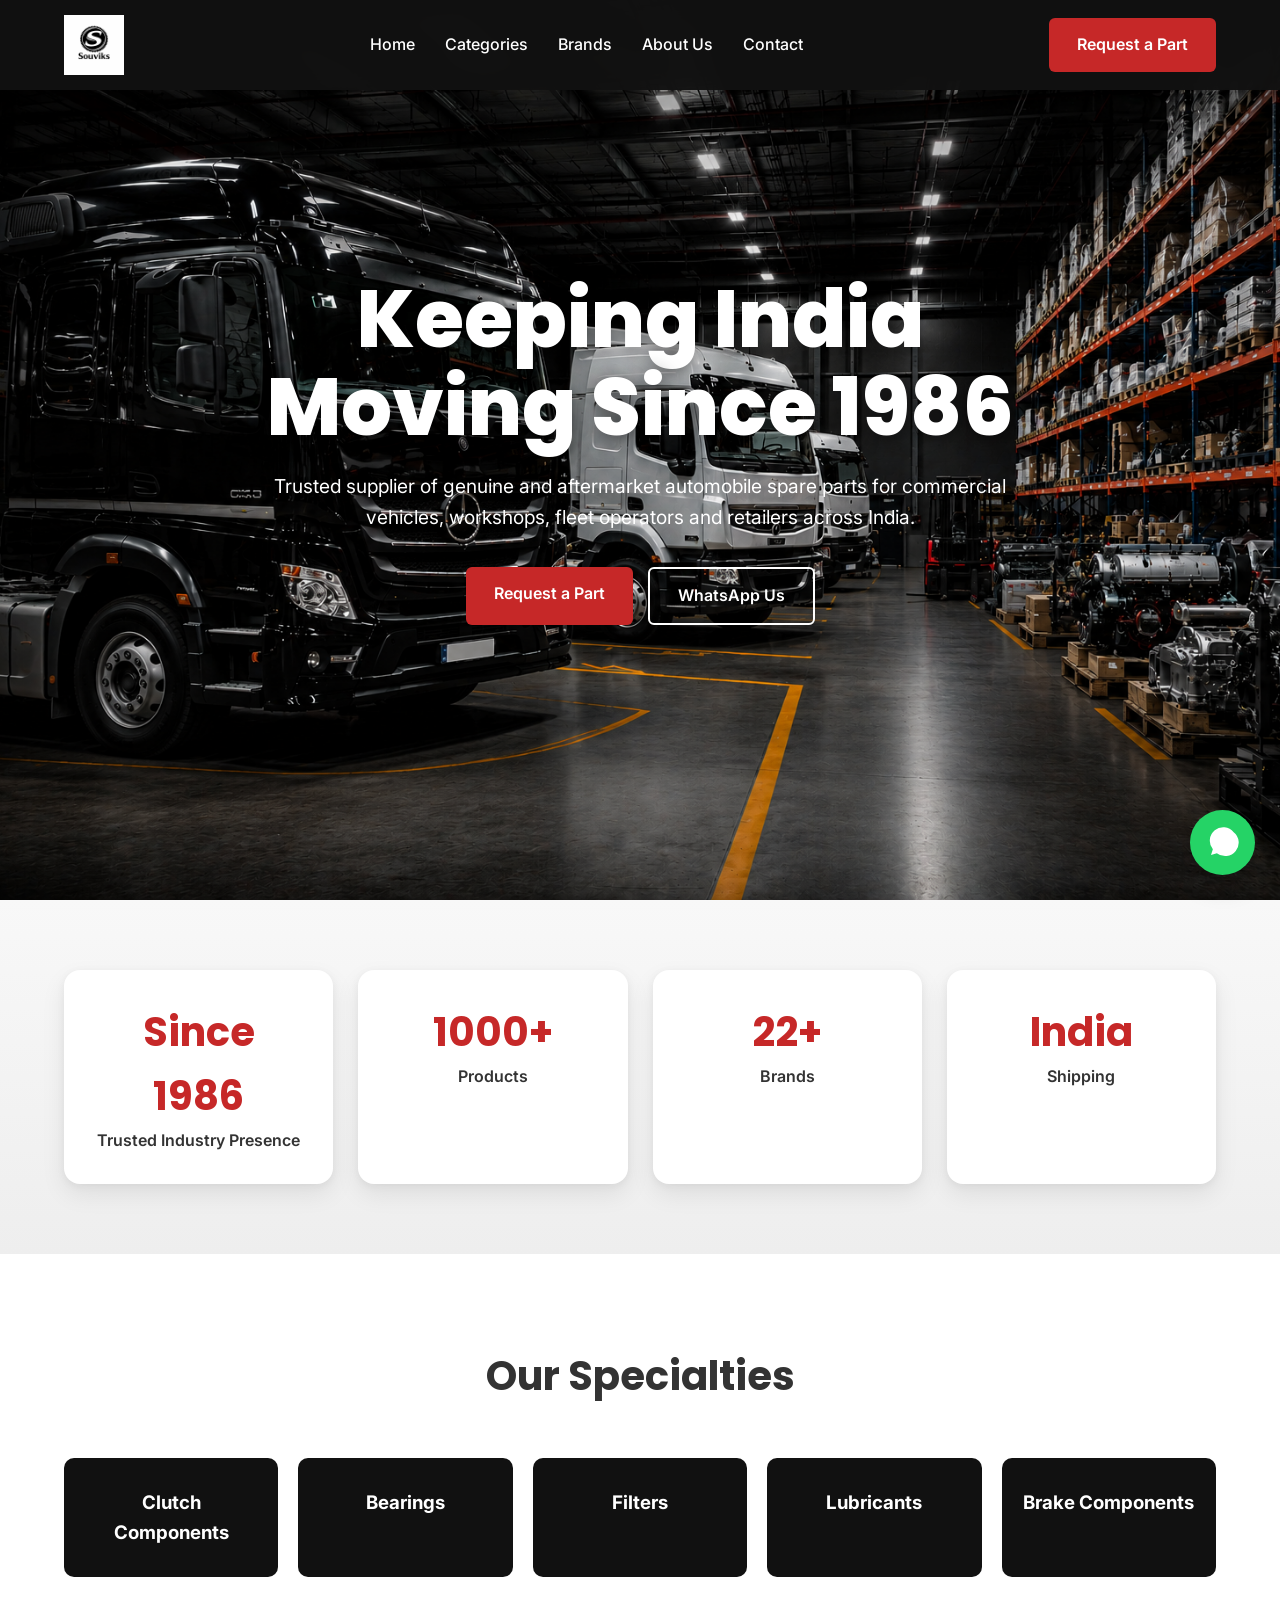
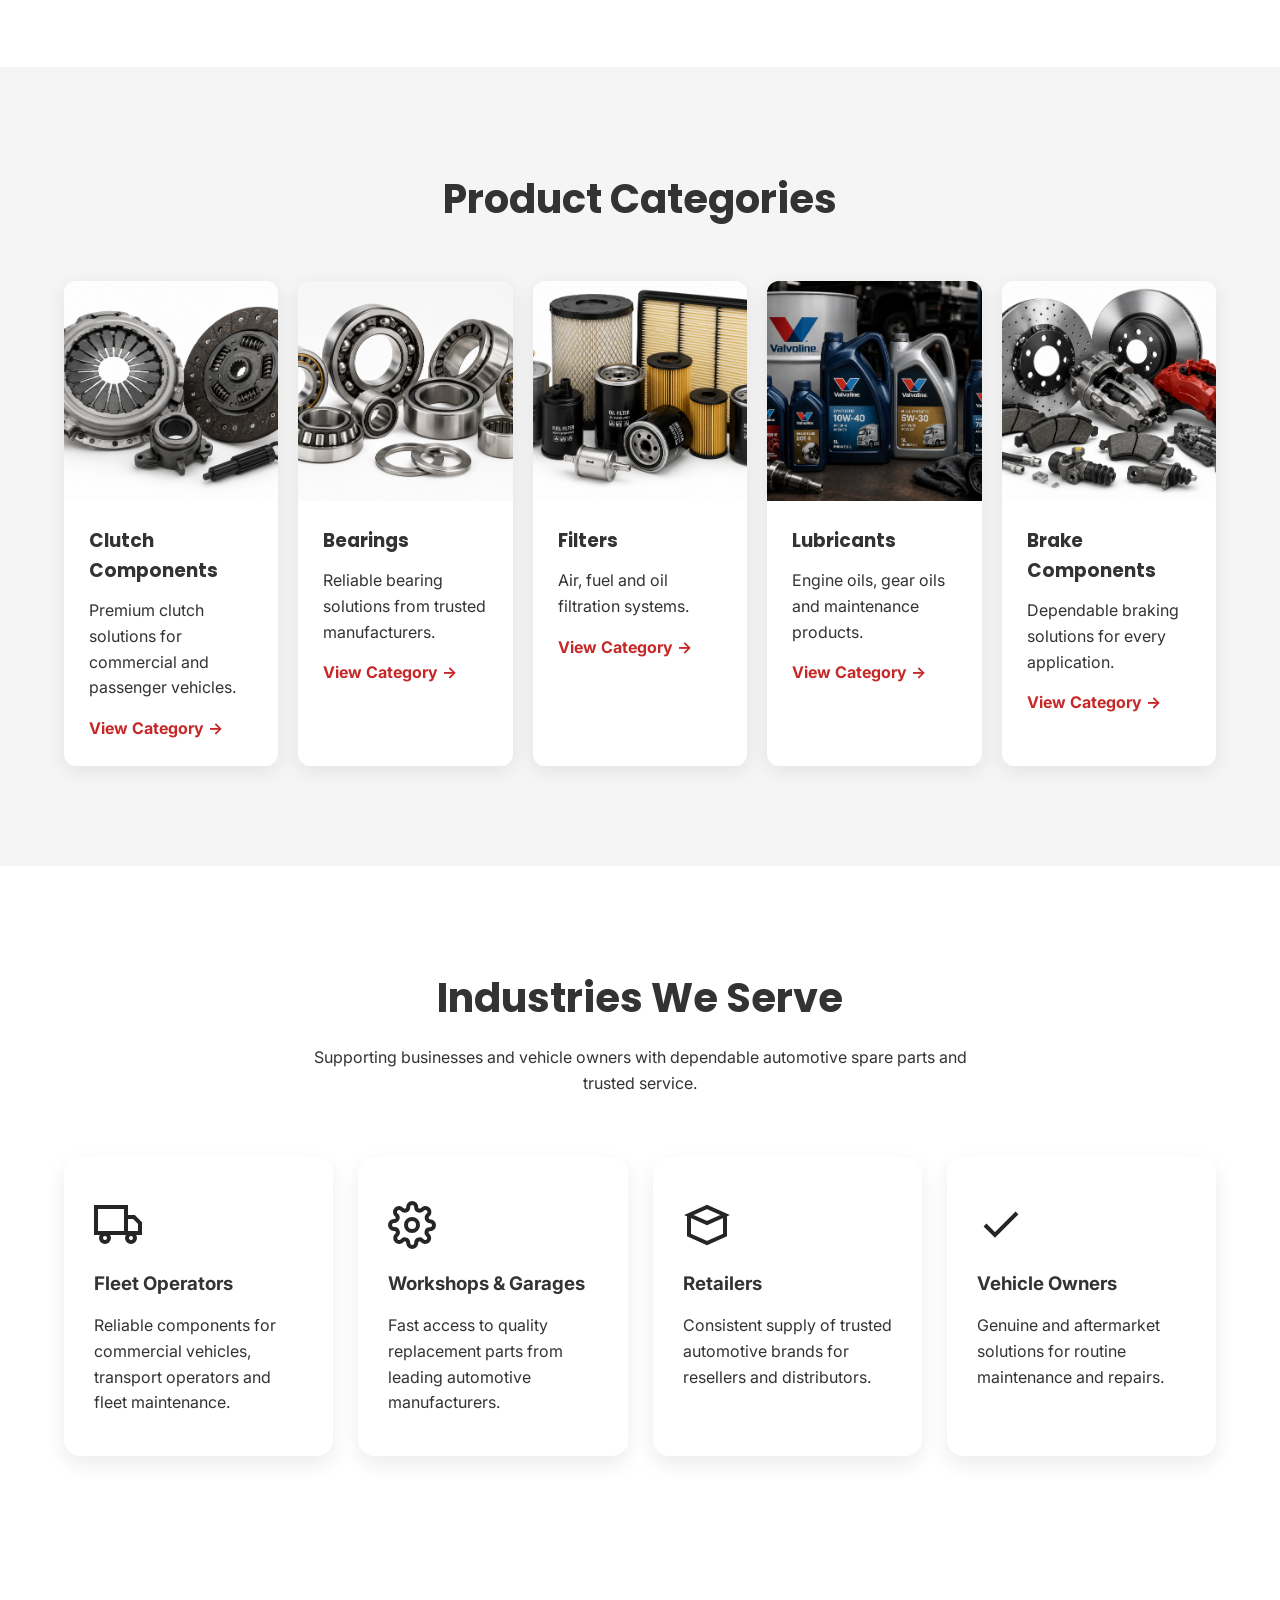
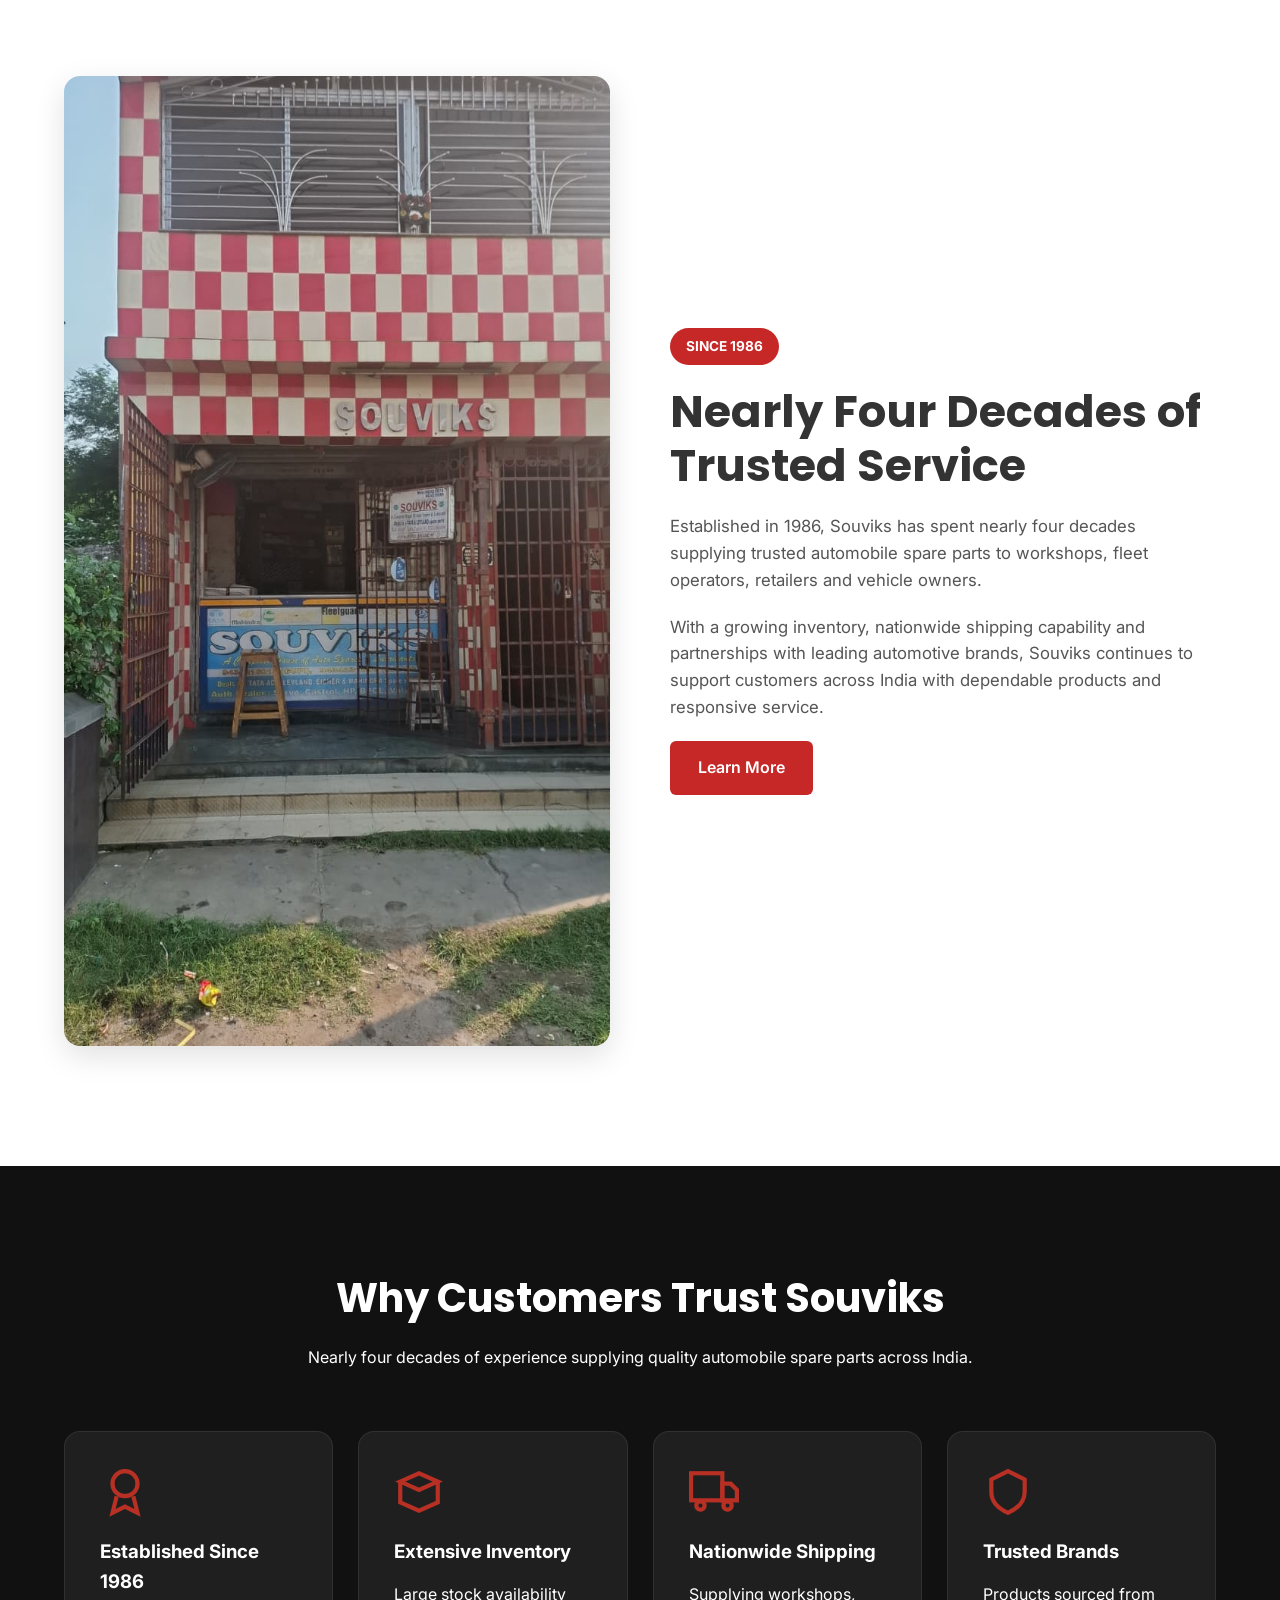
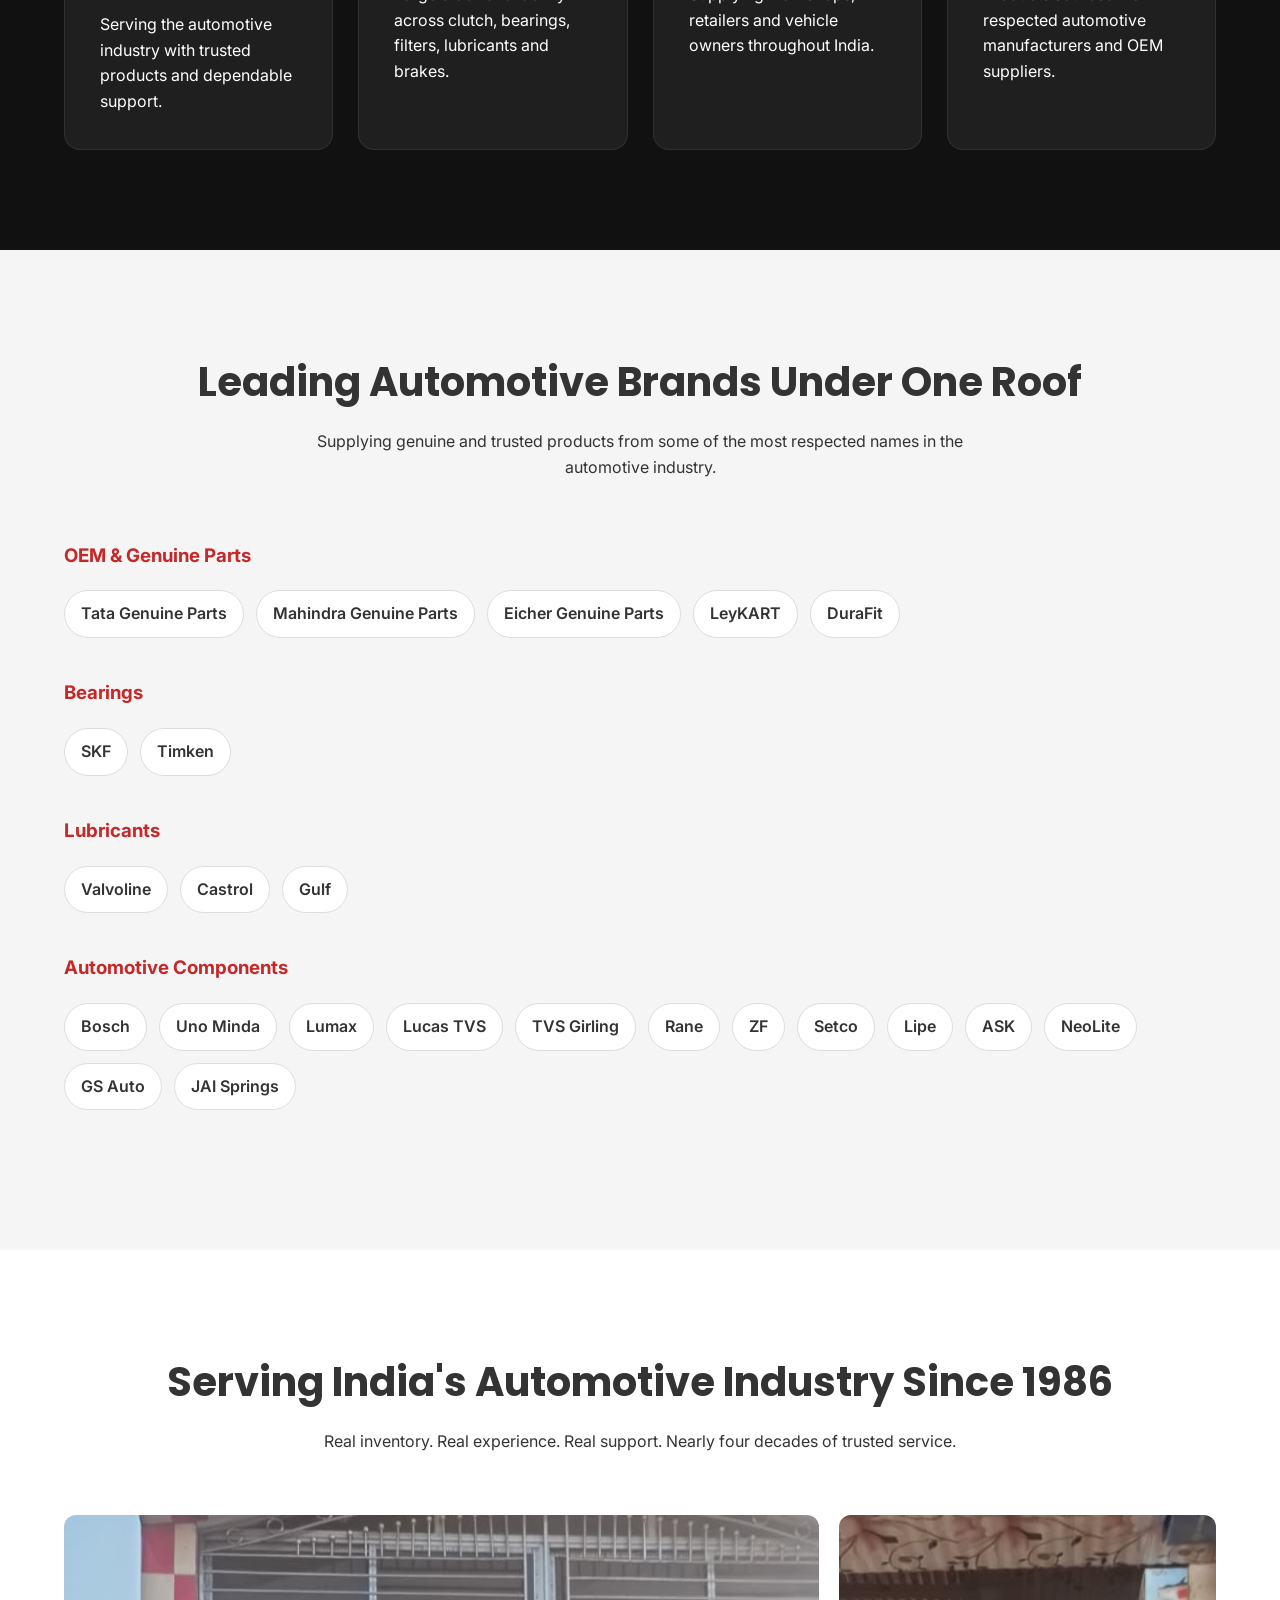
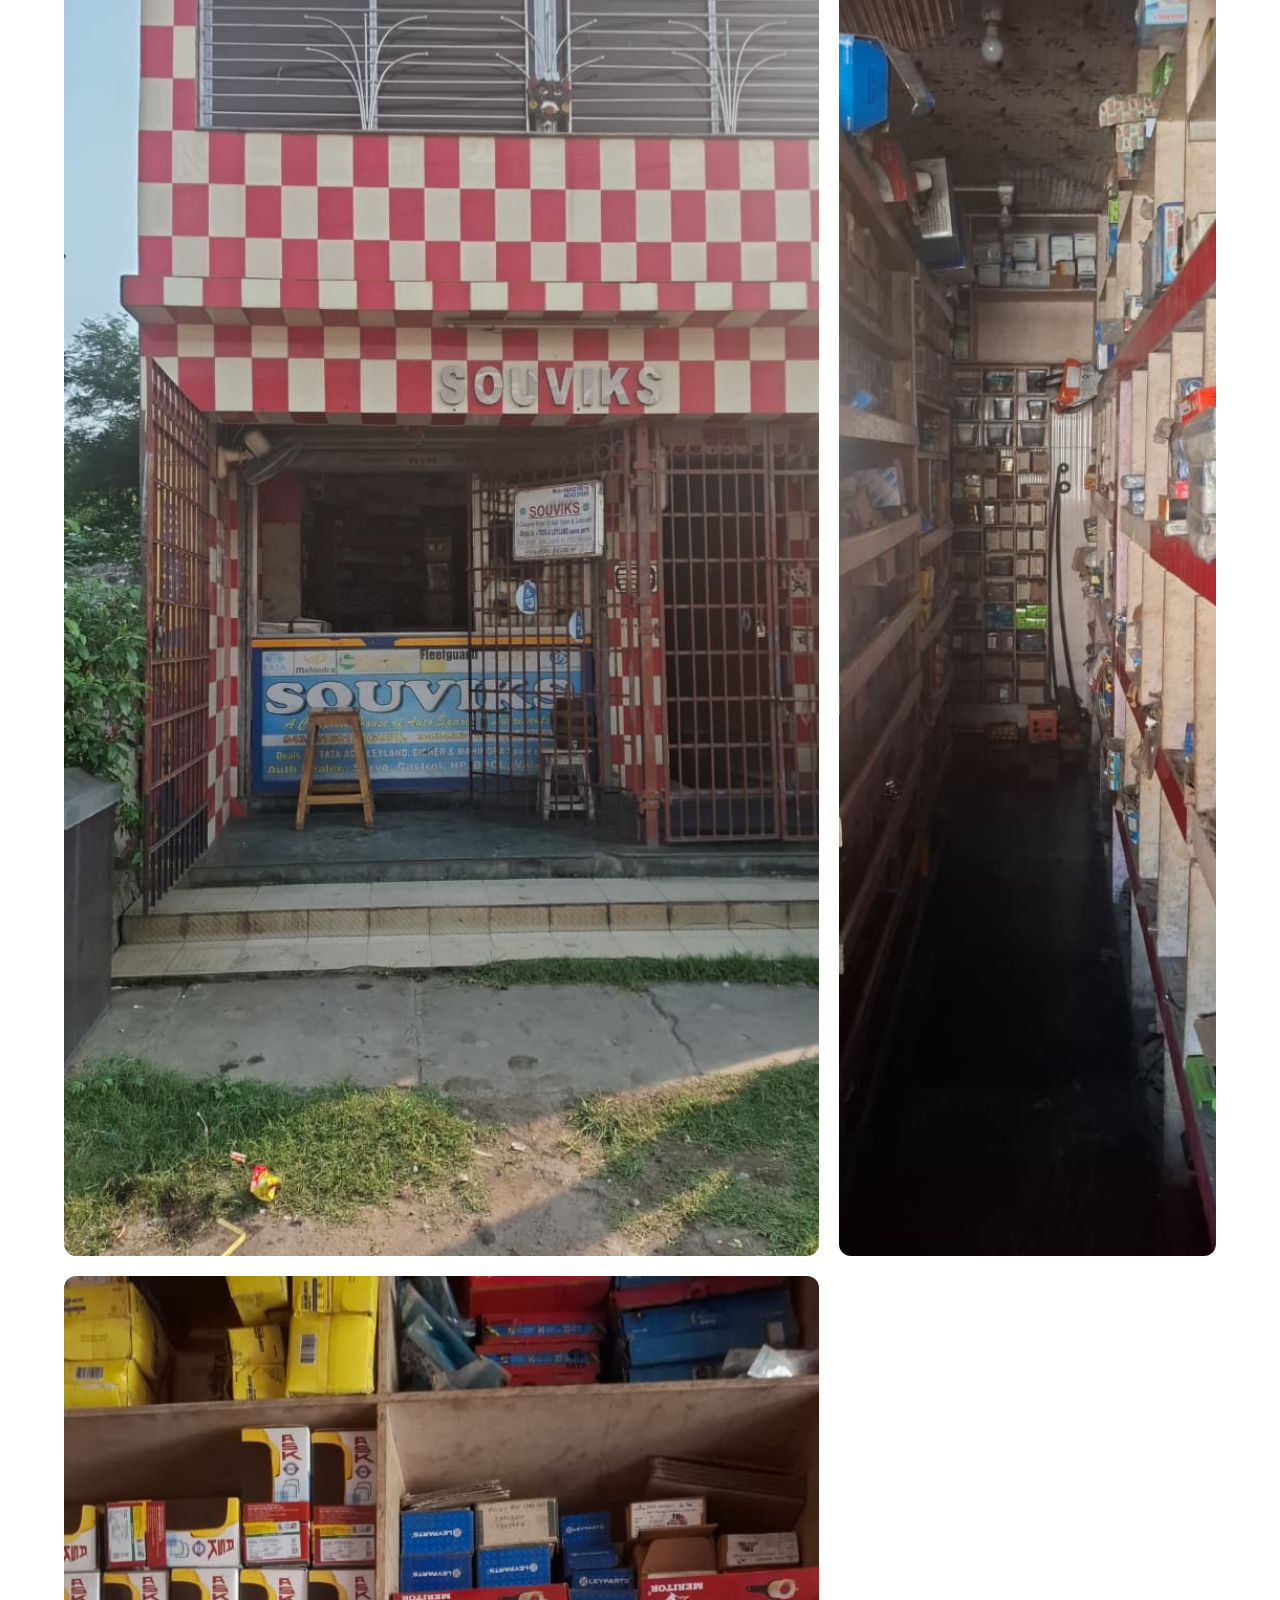
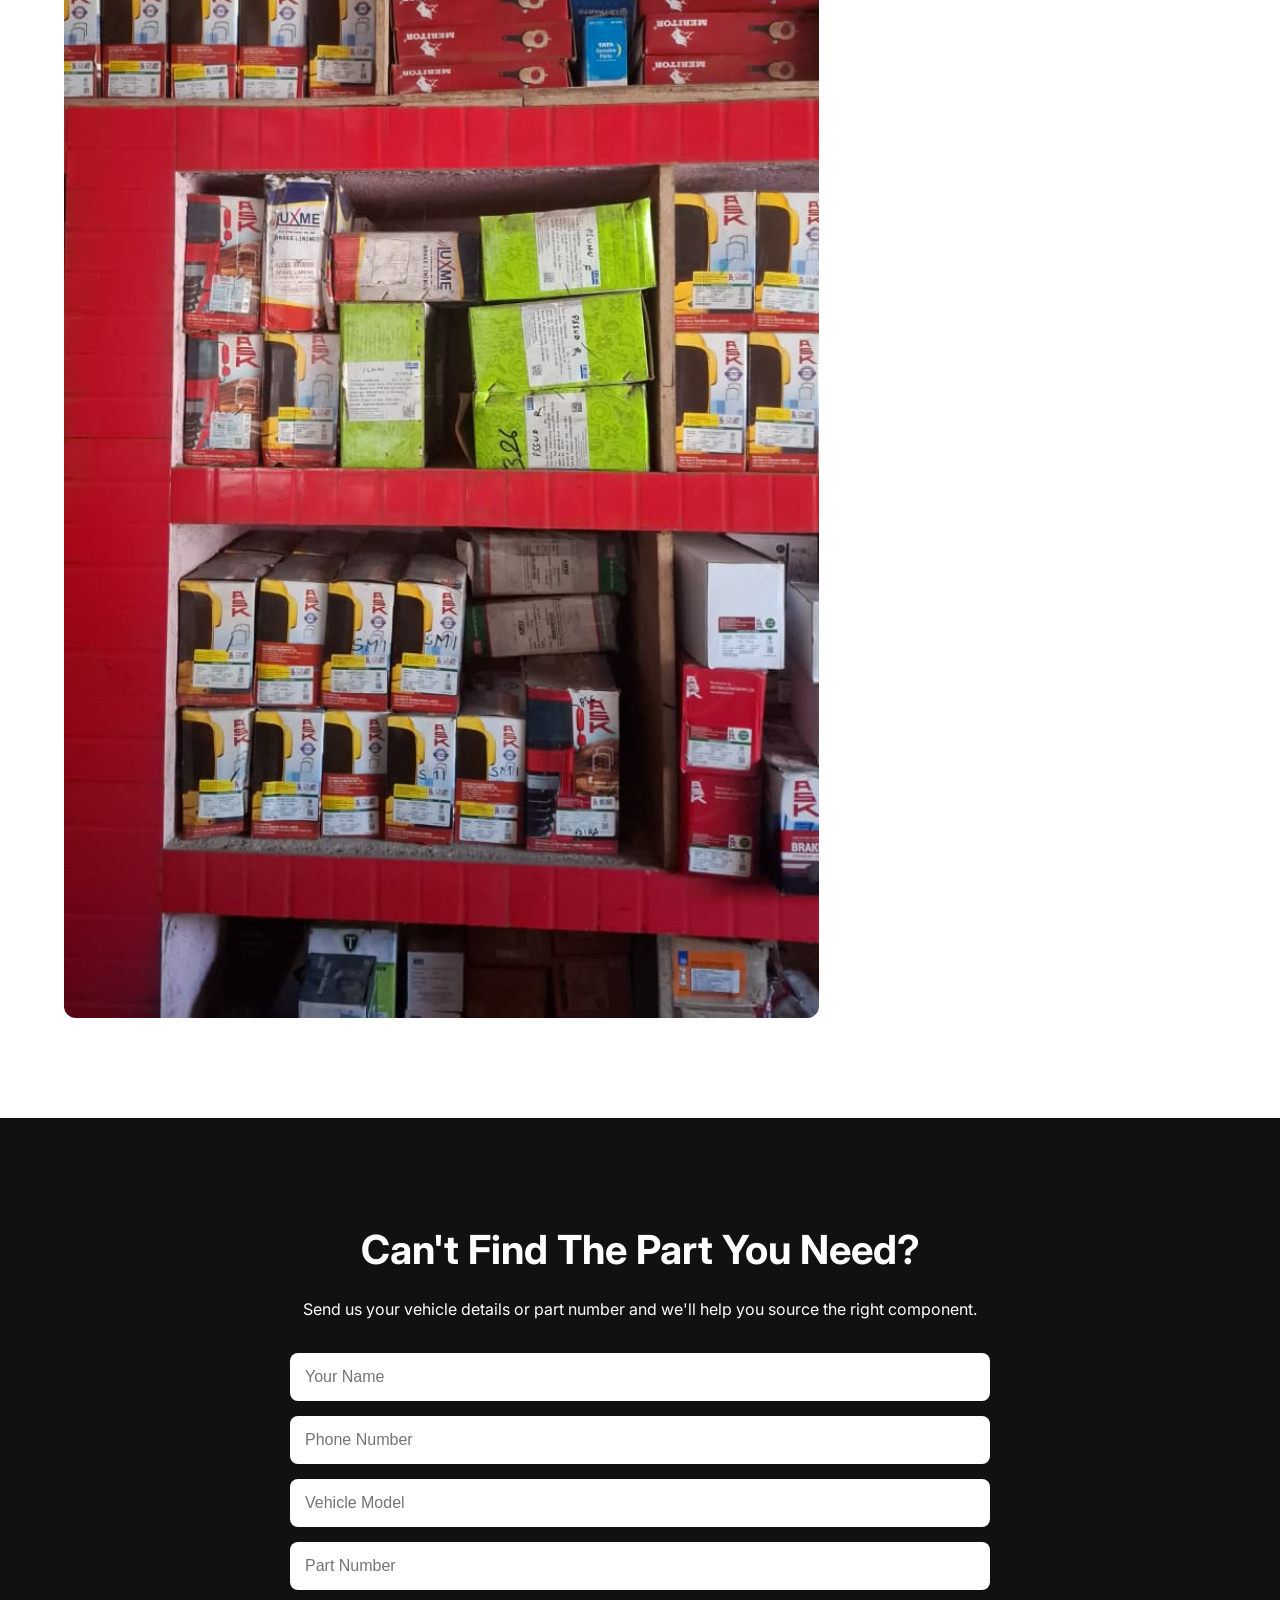
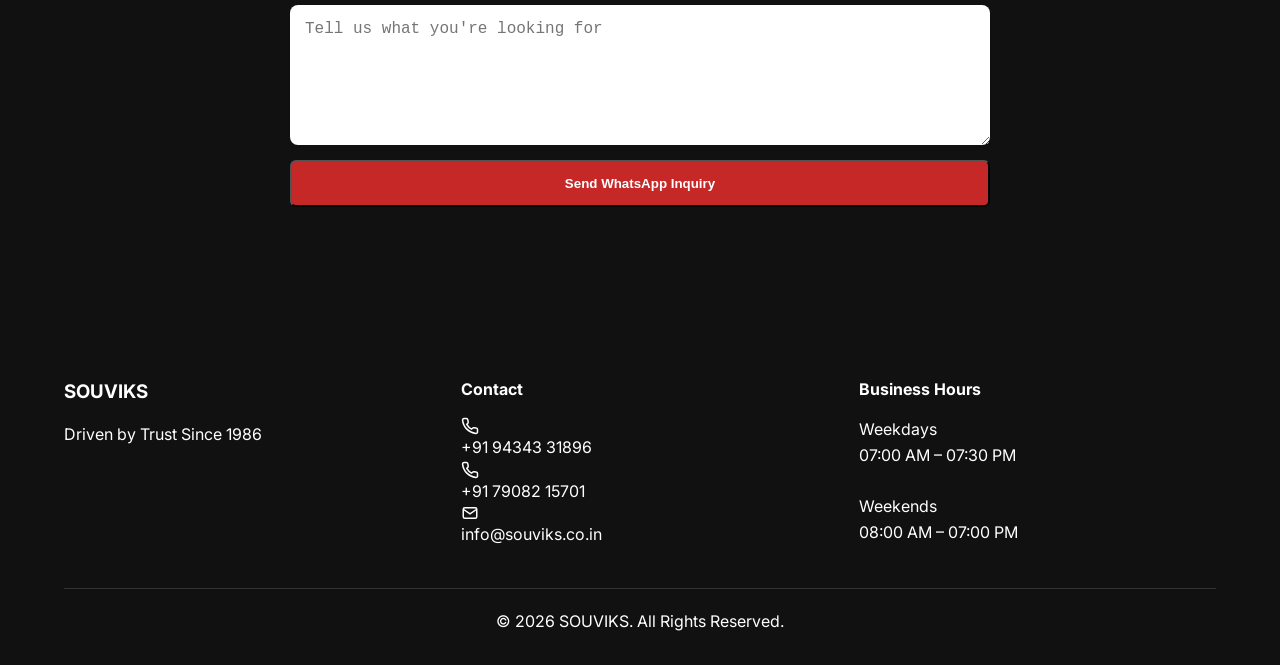
==== index.html @ f091e2f6 "changed hero" ====
<!DOCTYPE html>
<html lang="en">
<head>
    <meta charset="UTF-8">
    <meta name="viewport" content="width=device-width, initial-scale=1.0">
<link rel="icon" type="image/x-icon" href="/favicon.ico">

<link rel="icon" type="image/png" sizes="32x32" href="/favicon-32x32.png">

<link rel="icon" type="image/png" sizes="16x16" href="/favicon-16x16.png">

<link rel="apple-touch-icon" sizes="180x180" href="/apple-touch-icon.png">

<link rel="manifest" href="/site.webmanifest">
    
    <title>SOUVIKS | Trusted Automobile Spare Parts Since 1986</title>

    <meta name="description" content="Trusted automobile spare parts supplier since 1986. Clutch components, bearings, filters, lubricants and brake systems. Nationwide shipping across India.">

    <link rel="stylesheet" href="css/style.css">

    <link href="https://fonts.googleapis.com/css2?family=Inter:wght@300;400;500;600&family=Poppins:wght@400;600;700;800&display=swap" rel="stylesheet">
</head>

<body>

<header class="navbar">
    <div class="container nav-wrapper">

        <a href="index.html" class="logo">
            <img src="assets/logo/souviks-logo.png" alt="Souviks Logo">
        </a>

        <nav>
            <ul class="nav-links">
                <li><a href="index.html">Home</a></li>
                <li><a href="#categories">Categories</a></li>
                <li><a href="brands.html">Brands</a></li>
                <li><a href="about.html">About Us</a></li>
                <li><a href="contact.html">Contact</a></li>
            </ul>
        </nav>

        <a href="request-part.html" class="btn btn-primary">
            Request a Part
        </a>

    </div>
</header>

<section class="hero">

    <div class="hero-overlay"></div>

    <img
        src="assets/images/hero-truck.png"
        alt="Automobile Spare Parts"
        class="hero-bg">

    <div class="hero-content">

        <h1>
Keeping India Moving Since 1986
</h1>

  <p>
Trusted supplier of genuine and aftermarket
automobile spare parts for commercial vehicles,
workshops, fleet operators and retailers across India.
</p>

        <div class="hero-buttons">

            <a href="request-part.html" class="btn btn-primary">
                Request a Part
            </a>

            <a
                href="https://wa.me/917908215701"
                target="_blank"
                class="btn btn-secondary">
                WhatsApp Us
            </a>

        </div>

    </div>

</section>

<section class="trust-metrics">

    <div class="container metrics-grid">

        <div class="metric">
           <h2>Since 1986</h2>
<p>Trusted Industry Presence</p>
        </div>

        <div class="metric">
            <h2>1000+</h2>
            <p>Products</p>
        </div>

        <div class="metric">
            <h2>22+</h2>
            <p>Brands</p>
        </div>

        <div class="metric">
            <h2>India</h2>
            <p>Shipping</p>
        </div>

    </div>

</section>

<section class="specialties">

    <div class="container">

        <h2>Our Specialties</h2>

        <div class="specialties-grid">

            <div class="specialty-card">
                <h3>Clutch Components</h3>
            </div>

            <div class="specialty-card">
                <h3>Bearings</h3>
            </div>

            <div class="specialty-card">
                <h3>Filters</h3>
            </div>

            <div class="specialty-card">
                <h3>Lubricants</h3>
            </div>

            <div class="specialty-card">
                <h3>Brake Components</h3>
            </div>

        </div>

    </div>

</section>

<section id="categories" class="categories">

    <div class="container">

        <h2>Product Categories</h2>

        <div class="category-grid">

            <div class="category-card">

                <img src="assets/images/clutch-components.png" alt="Clutch Components">

                <div class="category-content">
                    <h3>Clutch Components</h3>
                    <p>Premium clutch solutions for commercial and passenger vehicles.</p>
                    <a href="#">View Category →</a>
                </div>

            </div>

            <div class="category-card">

                <img src="assets/images/bearings.png" alt="Bearings">

                <div class="category-content">
                    <h3>Bearings</h3>
                    <p>Reliable bearing solutions from trusted manufacturers.</p>
                    <a href="#">View Category →</a>
                </div>

            </div>

            <div class="category-card">

                <img src="assets/images/filters.png" alt="Filters">

                <div class="category-content">
                    <h3>Filters</h3>
                    <p>Air, fuel and oil filtration systems.</p>
                    <a href="#">View Category →</a>
                </div>

            </div>

            <div class="category-card">

                <img src="assets/images/lubricants.png" alt="Lubricants">

                <div class="category-content">
                    <h3>Lubricants</h3>
                    <p>Engine oils, gear oils and maintenance products.</p>
                    <a href="#">View Category →</a>
                </div>

            </div>

            <div class="category-card">

                <img src="assets/images/brake-components.png" alt="Brake Components">

                <div class="category-content">
                    <h3>Brake Components</h3>
                    <p>Dependable braking solutions for every application.</p>
                    <a href="#">View Category →</a>
                </div>

            </div>

        </div>

    </div>

</section>
<section class="industries">

    <div class="container">

        <div class="section-heading">
            <h2>Industries We Serve</h2>
            <p>
                Supporting businesses and vehicle owners with dependable
                automotive spare parts and trusted service.
            </p>
        </div>

        <div class="industries-grid">

            <div class="industry-card">
                <img
    src="assets/icons/truck.svg"
    alt=""
    class="industry-icon">
                <h3>Fleet Operators</h3>
                <p>
                    Reliable components for commercial vehicles,
                    transport operators and fleet maintenance.
                </p>
            </div>

            <div class="industry-card">
               <img
    src="assets/icons/gear.svg"
    alt=""
    class="industry-icon">
                <h3>Workshops & Garages</h3>
                <p>
                    Fast access to quality replacement parts from
                    leading automotive manufacturers.
                </p>
            </div>

            <div class="industry-card">
              <img
    src="assets/icons/inventory.svg"
    alt=""
    class="industry-icon">
                <h3>Retailers</h3>
                <p>
                    Consistent supply of trusted automotive brands
                    for resellers and distributors.
                </p>
            </div>

            <div class="industry-card">
              <img
    src="assets/icons/check.svg"
    alt=""
    class="industry-icon">
                <h3>Vehicle Owners</h3>
                <p>
                    Genuine and aftermarket solutions for routine
                    maintenance and repairs.
                </p>
            </div>

        </div>

    </div>

</section>
    <section class="about-highlight">

    <div class="container">

        <div class="about-highlight-grid">

            <div class="about-highlight-image">

                <img
                    src="assets/images/storefront.jpeg"
                    alt="Souviks Storefront">

            </div>

            <div class="about-highlight-content">

                <span class="section-tag">
                    SINCE 1986
                </span>

                <h2>
                    Nearly Four Decades of Trusted Service
                </h2>

                <p>
                    Established in 1986, Souviks has spent nearly
                    four decades supplying trusted automobile spare
                    parts to workshops, fleet operators, retailers
                    and vehicle owners.
                </p>

                <p>
                    With a growing inventory, nationwide shipping
                    capability and partnerships with leading
                    automotive brands, Souviks continues to support
                    customers across India with dependable products
                    and responsive service.
                </p>

                <a href="about.html" class="btn btn-primary">
                    Learn More
                </a>

            </div>

        </div>

    </div>

</section>
    <section class="why-souviks">

    <div class="container">

        <div class="section-heading light">

            <h2>Why Customers Trust Souviks</h2>

            <p>
                Nearly four decades of experience supplying quality
                automobile spare parts across India.
            </p>

        </div>

        <div class="why-grid">

           <div class="why-card">

    <img
        src="assets/icons/award.svg"
        alt="Experience"
        class="why-icon">

    <h3>Established Since 1986</h3>

    <p>
        Serving the automotive industry with trusted
        products and dependable support.
    </p>

</div>

            <div class="why-card">
                  <img
        src="assets/icons/inventory.svg"
        alt="Inventory"
        class="why-icon">
                <h3>Extensive Inventory</h3>
                <p>
                    Large stock availability across clutch,
                    bearings, filters, lubricants and brakes.
                </p>
            </div>

            <div class="why-card">
                   <img
        src="assets/icons/truck.svg"
        alt="Shipping"
        class="why-icon">
                <h3>Nationwide Shipping</h3>
                <p>
                    Supplying workshops, retailers and vehicle
                    owners throughout India.
                </p>
            </div>

            <div class="why-card">
                  <img
        src="assets/icons/shield.svg"
        alt="trust"
        class="why-icon">
                <h3>Trusted Brands</h3>
                <p>
                    Products sourced from respected automotive
                    manufacturers and OEM suppliers.
                </p>
            </div>

        </div>

    </div>

</section>

    <section class="brands-stock">

    <div class="container">

        <div class="section-heading">

            <h2>Leading Automotive Brands Under One Roof</h2>

            <p>
                Supplying genuine and trusted products from some
                of the most respected names in the automotive industry.
            </p>

        </div>

        <div class="brand-groups">

            <div class="brand-group">

                <h3>OEM & Genuine Parts</h3>

                <div class="brand-tags">
                    <span>Tata Genuine Parts</span>
                    <span>Mahindra Genuine Parts</span>
                    <span>Eicher Genuine Parts</span>
                    <span>LeyKART</span>
                    <span>DuraFit</span>
                </div>

            </div>

            <div class="brand-group">

                <h3>Bearings</h3>

                <div class="brand-tags">
                    <span>SKF</span>
                    <span>Timken</span>
                </div>

            </div>

            <div class="brand-group">

                <h3>Lubricants</h3>

                <div class="brand-tags">
                    <span>Valvoline</span>
                    <span>Castrol</span>
                    <span>Gulf</span>
                </div>

            </div>

            <div class="brand-group">

                <h3>Automotive Components</h3>

                <div class="brand-tags">
                    <span>Bosch</span>
                    <span>Uno Minda</span>
                    <span>Lumax</span>
                    <span>Lucas TVS</span>
                    <span>TVS Girling</span>
                    <span>Rane</span>
                    <span>ZF</span>
                    <span>Setco</span>
                    <span>Lipe</span>
                    <span>ASK</span>
                    <span>NeoLite</span>
                    <span>GS Auto</span>
                    <span>JAI Springs</span>
                </div>

            </div>

        </div>

    </div>

</section>
<section class="gallery">

    <div class="container">

        <div class="section-heading">

            <h2>Serving India's Automotive Industry Since 1986</h2>

            <p>
                Real inventory. Real experience. Real support.
                Nearly four decades of trusted service.
            </p>

        </div>

        <div class="gallery-grid">

            <div class="gallery-large">
                <img src="assets/images/storefront.jpeg" alt="Souviks Storefront">
            </div>

            <div class="gallery-small">
                <img src="assets/images/inventory-1.jpeg" alt="Souviks Inventory">
            </div>

            <div class="gallery-small">
                <img src="assets/images/inventory-2.jpeg" alt="Souviks Inventory">
            </div>

        </div>

    </div>

</section>

    <section class="request-part-section">

    <div class="container">

        <div class="request-wrapper">

            <h2>Can't Find The Part You Need?</h2>

            <p>
                Send us your vehicle details or part number and
                we'll help you source the right component.
            </p>

            <form id="whatsappForm">

                <input type="text"
                       id="name"
                       placeholder="Your Name"
                       required>

                <input type="text"
                       id="phone"
                       placeholder="Phone Number"
                       required>

                <input type="text"
                       id="vehicle"
                       placeholder="Vehicle Model">

                <input type="text"
                       id="partnumber"
                       placeholder="Part Number">

                <textarea
                       id="message"
                       placeholder="Tell us what you're looking for"></textarea>

                <button type="submit"
                        class="btn btn-primary">
                    Send WhatsApp Inquiry
                </button>

            </form>

        </div>

    </div>

</section>

    <footer class="footer">

    <div class="container">

        <div class="footer-grid">

            <div>

                <h3>SOUVIKS</h3>

                <p>
                    Driven by Trust Since 1986
                </p>

            </div>

            <div>

                <h4>Contact</h4>

                <p>
    <img src="assets/icons/phone.svg"
         class="footer-icon"
         alt="">
    +91 94343 31896
</p>
               <p>
    <img src="assets/icons/phone.svg"
         class="footer-icon"
         alt="">
    +91 79082 15701
</p>
               <p>
    <img src="assets/icons/mail.svg"
         class="footer-icon"
         alt="">
    info@souviks.co.in
</p>

            </div>

            <div>

                <h4>Business Hours</h4>

                <p>Weekdays</p>
                <p>07:00 AM – 07:30 PM</p>

                <br>

                <p>Weekends</p>
                <p>08:00 AM – 07:00 PM</p>

            </div>

        </div>

        <div class="copyright">

            © 2026 SOUVIKS. All Rights Reserved.

        </div>

    </div>

</footer>
    
 <a href="https://wa.me/917908215701"
   target="_blank"
   class="floating-whatsapp">

    <img
        src="assets/icons/whatsapp.svg"
        alt="WhatsApp">

</a>

<script src="js/main.js"></script>
</body>
</html>
---- css/style.css ----
/* =========================
   GLOBAL
========================= */

*{
    margin:0;
    padding:0;
    box-sizing:border-box;
}

html{
    scroll-behavior:smooth;
}

body{
    font-family:'Inter',sans-serif;
    color:#333;
    background:#fff;
    line-height:1.6;
}

.container{
    width:90%;
    max-width:1200px;
    margin:auto;
}

img{
    max-width:100%;
    display:block;
}

a{
    text-decoration:none;
}

/* =========================
   BUTTONS
========================= */

.btn{
    display:inline-block;
    padding:14px 28px;
    border-radius:6px;
    font-weight:600;
    transition:0.3s ease;
}

.btn-primary{
    background:#c62828;
    color:#fff;
}

.btn-primary:hover{
    background:#a81f1f;
}

.btn-secondary{
    border:2px solid #fff;
    color:#fff;
}

.btn-secondary:hover{
    background:#fff;
    color:#111;
}

/* =========================
   NAVBAR
========================= */

.navbar{
    position:fixed;
    width:100%;
    top:0;
    left:0;
    z-index:999;
    background:rgba(17,17,17,0.95);
    backdrop-filter:blur(10px);
}

.nav-wrapper{
    display:flex;
    align-items:center;
    justify-content:space-between;
    padding:15px 0;
}

.logo img{
    height:60px;
}

.nav-links{
    list-style:none;
    display:flex;
    gap:30px;
}

.nav-links a{
    color:#fff;
    font-weight:500;
}

.nav-links a:hover{
    color:#c62828;
}

/* =========================
   HERO
========================= */

.hero{
    position:relative;
    min-height:100vh;
    display:flex;
    align-items:center;
    justify-content:center;
    overflow:hidden;
}

.hero-bg{
    position:absolute;
    width:100%;
    height:100%;
    object-fit:cover;
}

.hero-overlay{
    position:absolute;
    inset:0;
    background:rgba(0,0,0,0.78);
}

.hero-content{
    position:relative;
    z-index:10;
    text-align:center;
    max-width:850px;
    color:#fff;
    padding:20px;
}

.hero-content h1{
    font-family:'Poppins',sans-serif;
    font-size:5rem;
    font-weight:800;
    text-shadow:0 4px 20px rgba(0,0,0,.6);
    line-height:1.1;
    margin-bottom:20px;
}

.hero-content p{
    font-size:1.2rem;
    max-width:1000px;
    margin-bottom:35px;
}

.hero-buttons{
    display:flex;
    justify-content:center;
    gap:15px;
    flex-wrap:wrap;
}

/* =========================
   TRUST METRICS
========================= */

.trust-metrics{

    background:
    linear-gradient(
        180deg,
        #f8f8f8 0%,
        #eeeeee 100%
    );

    padding:70px 0;
}

.metrics-grid{
    display:grid;
    grid-template-columns:repeat(4,1fr);
    gap:25px;
}

.metric{
    background:#fff;
    padding:30px;
    border-radius:16px;
    text-align:center;

    box-shadow:
        0 10px 25px rgba(0,0,0,.08),
        0 2px 8px rgba(0,0,0,.05);

    transition:.3s ease;
}

.metric h2{
    color:#c62828;
    font-size:2.5rem;
    font-family:'Poppins',sans-serif;
}

.metric:hover{
    transform:translateY(-8px);
    box-shadow:
        0 20px 40px rgba(0,0,0,.12),
        0 8px 16px rgba(0,0,0,.08);
}
.metric p{
    font-weight:600;
}

/* =========================
   SPECIALTIES
========================= */

.specialties{
    padding:90px 0;
}

.specialties h2{
    text-align:center;
    margin-bottom:50px;
    font-family:'Poppins',sans-serif;
    font-size:2.5rem;
}

.specialties-grid{
    display:grid;
    grid-template-columns:repeat(5,1fr);
    gap:20px;
}

.specialty-card{
    background:#111;
    color:#fff;
    text-align:center;
    padding:30px 20px;
    border-radius:10px;
    transition:0.3s ease;
}

.specialty-card:hover{
    background:#c62828;
    transform:translateY(-5px);
}

/* =========================
   CATEGORIES
========================= */

.categories{
    background:#f5f5f5;
    padding:100px 0;
}

.categories h2{
    text-align:center;
    margin-bottom:50px;
    font-family:'Poppins',sans-serif;
    font-size:2.5rem;
}


.category-grid{
    display:grid;
    grid-template-columns:repeat(5,1fr);
    gap:20px;
}

.category-card{
    background:#fff;
    border-radius:12px;
    overflow:hidden;
    box-shadow:0 5px 20px rgba(0,0,0,.08);
    transition:.3s ease;
    height:100%;
}

.category-card:hover{
    transform:translateY(-8px);
}

.category-card img{
    width:100%;
    height:220px;
    object-fit:cover;
}

.category-content{
    padding:25px;
}

.category-content h3{
    margin-bottom:12px;
    font-family:'Poppins',sans-serif;
}

.category-content p{
    margin-bottom:15px;
}

.category-content a{
    color:#c62828;
    font-weight:700;
}

/* =========================
   RESPONSIVE
========================= */

@media(max-width:992px){

    .metrics-grid{
        grid-template-columns:repeat(2,1fr);
    }

    .specialties-grid{
        grid-template-columns:repeat(2,1fr);
    }

    .hero-content h1{
        font-size:3rem;
    }
}

@media(max-width:768px){

    .nav-links{
        display:none;
    }

    .metrics-grid{
        grid-template-columns:1fr;
    }

    .specialties-grid{
        grid-template-columns:1fr;
    }

    .hero-content h1{
        font-size:2.3rem;
    }

    .hero-content p{
        font-size:1rem;
    }
}
/* =========================
   COMMON SECTION HEADING
========================= */

.section-heading{
    text-align:center;
    margin-bottom:60px;
}

.section-heading h2{
    font-family:'Poppins',sans-serif;
    font-size:2.5rem;
    margin-bottom:15px;
}

.section-heading p{
    max-width:700px;
    margin:auto;
}

.light{
    color:#fff;
}

/* =========================
   INDUSTRIES
========================= */

.industries{
    padding:100px 0;
}

.industries-grid{
    display:grid;
    grid-template-columns:repeat(auto-fit,minmax(250px,1fr));
    gap:25px;
}

.industry-card{
    background:#fff;
    padding:40px 30px;
    border-radius:16px;

    box-shadow:
        0 8px 20px rgba(0,0,0,.08);

    transition:.3s ease;

    border-top:4px solid transparent;
}
.industry-icon{

    width:48px;
    height:48px;

    margin-bottom:20px;

    opacity:.85;
}
.industry-card:hover{

    transform:translateY(-8px);

    border-top:4px solid #c62828;

    box-shadow:
        0 20px 40px rgba(0,0,0,.12);
}
.industry-card h3{
    margin-bottom:15px;
}

/* =========================
   ABOUT HIGHLIGHT
========================= */

.about-highlight{
    padding:120px 0;
    background:#ffffff;
}

.about-highlight-grid{
    display:grid;
    grid-template-columns:1fr 1fr;
    gap:60px;
    align-items:center;
}

.about-highlight-image img{
    width:100%;
    border-radius:16px;
    box-shadow:0 10px 30px rgba(0,0,0,.12);
}

.section-tag{
    display:inline-block;
    background:#c62828;
    color:#fff;
    padding:8px 16px;
    border-radius:30px;
    font-size:.85rem;
    font-weight:700;
    margin-bottom:20px;
}

.about-highlight-content h2{
    font-size:2.8rem;
    line-height:1.2;
    margin-bottom:20px;
    font-family:'Poppins',sans-serif;
}

.about-highlight-content p{
    margin-bottom:20px;
    font-size:1.05rem;
    color:#555;
}

@media(max-width:992px){

    .about-highlight-grid{
        grid-template-columns:1fr;
    }

    .about-highlight-content h2{
        font-size:2rem;
    }

}

/* =========================
   WHY SOUVIKS
========================= */

.why-souviks{
    background:#111;
    color:#fff;
    padding:100px 0;
}
.why-icon{

    width:50px;
    height:50px;

    margin-bottom:20px;

    filter:
        invert(21%)
        sepia(88%)
        saturate(2148%)
        hue-rotate(347deg)
        brightness(88%)
        contrast(90%);
}
.why-grid{
    display:grid;
    grid-template-columns:repeat(auto-fit,minmax(250px,1fr));
    gap:25px;
}

.why-card{
    background:#1f1f1f;

    padding:35px;

    border-radius:16px;

    border:1px solid rgba(255,255,255,.08);

    transition:.3s ease;
}
.why-card:hover{

    transform:translateY(-8px);

    background:#252525;

    border-color:#c62828;

    box-shadow:
        0 15px 35px rgba(0,0,0,.4);
}

.why-card h3{
    color:#fff;
    margin-bottom:15px;
}

/* =========================
   BRANDS
========================= */

.brands-stock{
    padding:100px 0;
    background:#f5f5f5;
}

.brand-group{
    margin-bottom:40px;
}

.brand-group h3{
    margin-bottom:20px;
    color:#c62828;
}

.brand-tags{
    display:flex;
    flex-wrap:wrap;
    gap:12px;
}

.brand-tags span{
    background:#fff;
    border:1px solid #ddd;
    padding:10px 16px;
    border-radius:30px;
    font-weight:600;
}
/* =========================
   GALLERY
========================= */

.gallery{
    padding:100px 0;
}

.gallery-grid{
    display:grid;
    grid-template-columns:2fr 1fr;
    gap:20px;
}

.gallery-large img,
.gallery-small img{
    width:100%;
    height:100%;
    object-fit:cover;
    border-radius:12px;
}

.gallery-small{
    display:grid;
    gap:20px;
}

/* =========================
   REQUEST PART
========================= */

.request-part-section{
    background:#111111;
    color:#fff;
    padding:100px 0;
}

.request-wrapper{
    max-width:700px;
    margin:auto;
    text-align:center;
}

.request-wrapper h2{
    font-size:2.5rem;
    margin-bottom:15px;
}

.request-wrapper p{
    margin-bottom:30px;
}

.request-wrapper form{
    display:grid;
    gap:15px;
}

.request-wrapper input,
.request-wrapper textarea{
    padding:15px;
    border:none;
    border-radius:8px;
    font-size:1rem;
}

.request-wrapper textarea{
    min-height:140px;
    resize:vertical;
}

/* =========================
   FOOTER
========================= */

.footer{
    background:#111;
    color:#fff;
    padding:70px 0 30px;
}
.footer-icon{

    width:18px;
    height:18px;

    margin-right:8px;

    vertical-align:middle;

    filter:invert(100%);
}
.footer-grid{
    display:grid;
    grid-template-columns:repeat(auto-fit,minmax(250px,1fr));
    gap:40px;
}

.footer h3,
.footer h4{
    margin-bottom:15px;
}

.copyright{
    margin-top:40px;
    padding-top:20px;
    border-top:1px solid #333;
    text-align:center;
}

/* =========================
   WHATSAPP
========================= */

.floating-whatsapp{

    position:fixed;

    right:25px;
    bottom:25px;

    width:65px;
    height:65px;

    display:flex;
    align-items:center;
    justify-content:center;

    background:#25D366;

    border-radius:50%;

    box-shadow:
        0 10px 25px rgba(0,0,0,.25);

    z-index:9999;
}

.floating-whatsapp img{

    width:32px;
    height:32px;

    filter:invert(100%);
}

/* =========================
   MOBILE
========================= */

@media(max-width:992px){

    .category-grid{
        display:flex;
        overflow-x:auto;
        gap:20px;
        padding-bottom:10px;
        scroll-snap-type:x mandatory;
    }

    .category-card{
        min-width:280px;
        scroll-snap-align:start;
    }

}
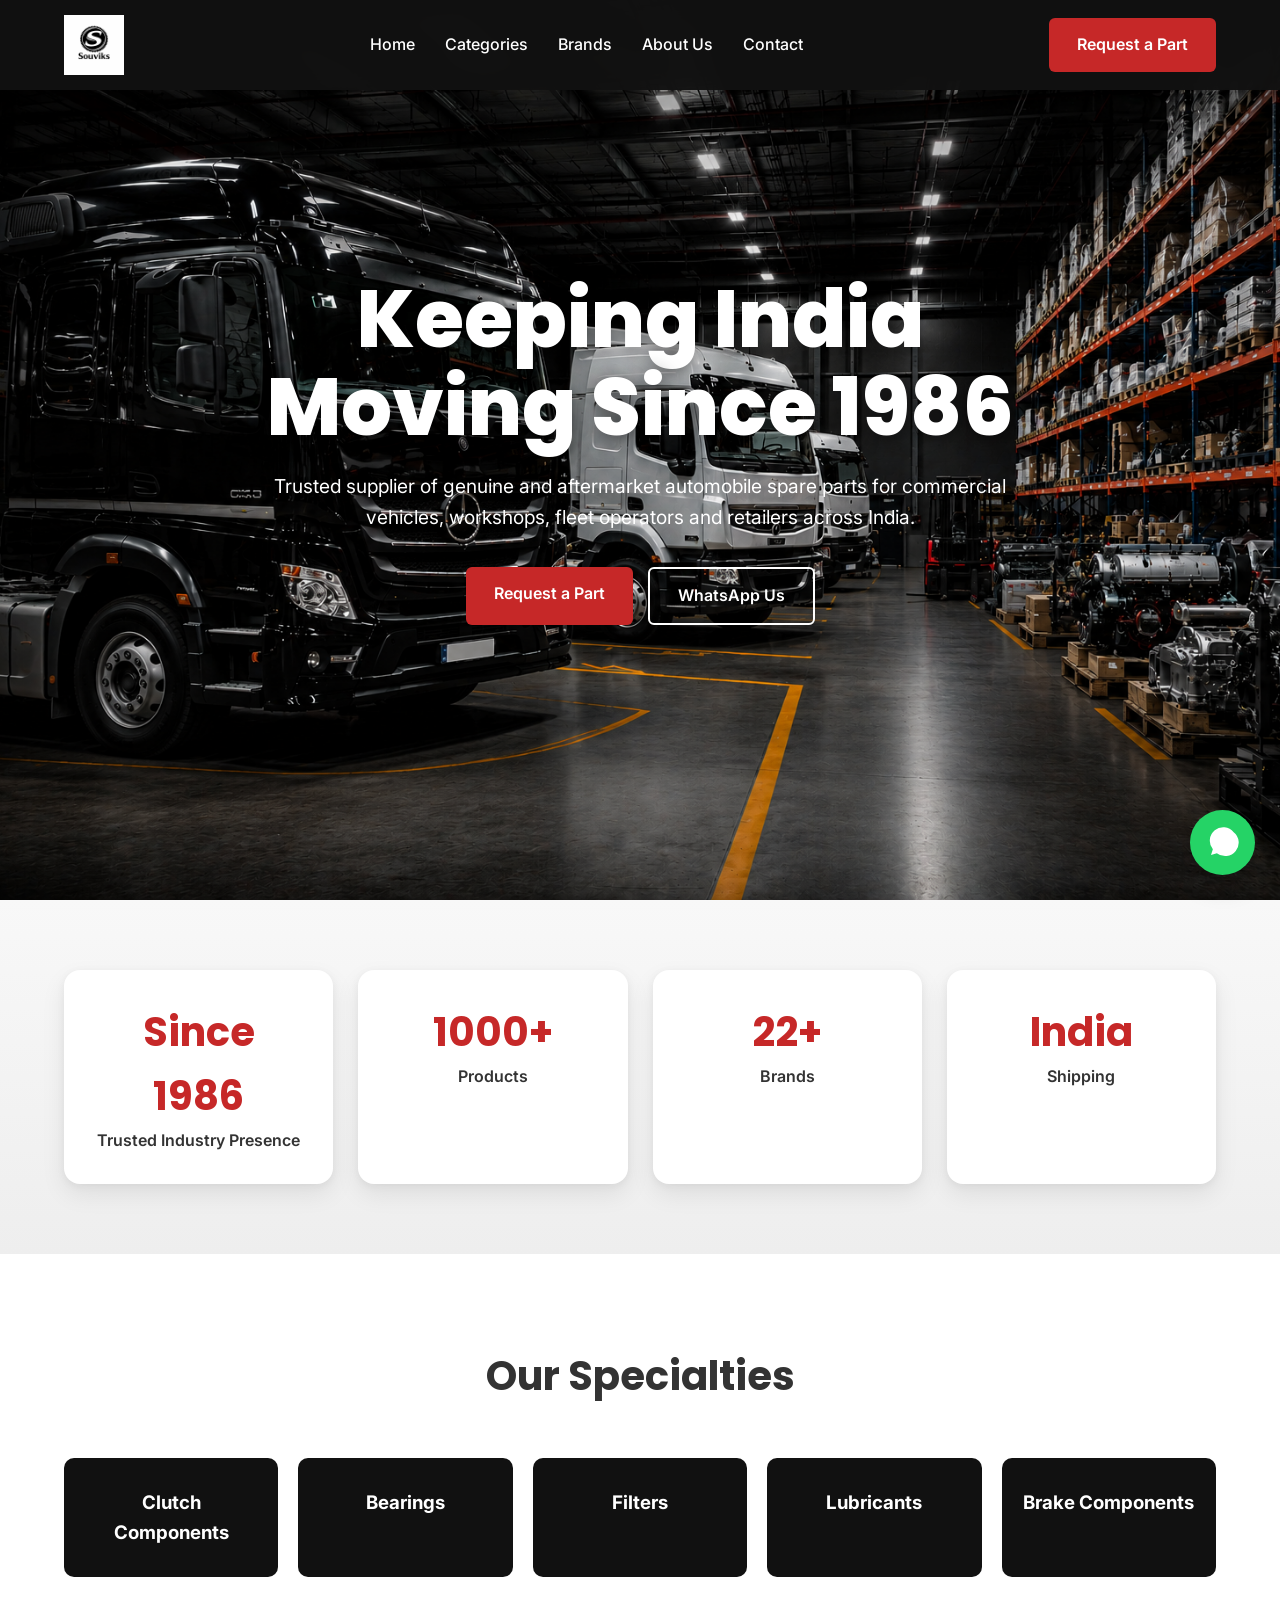
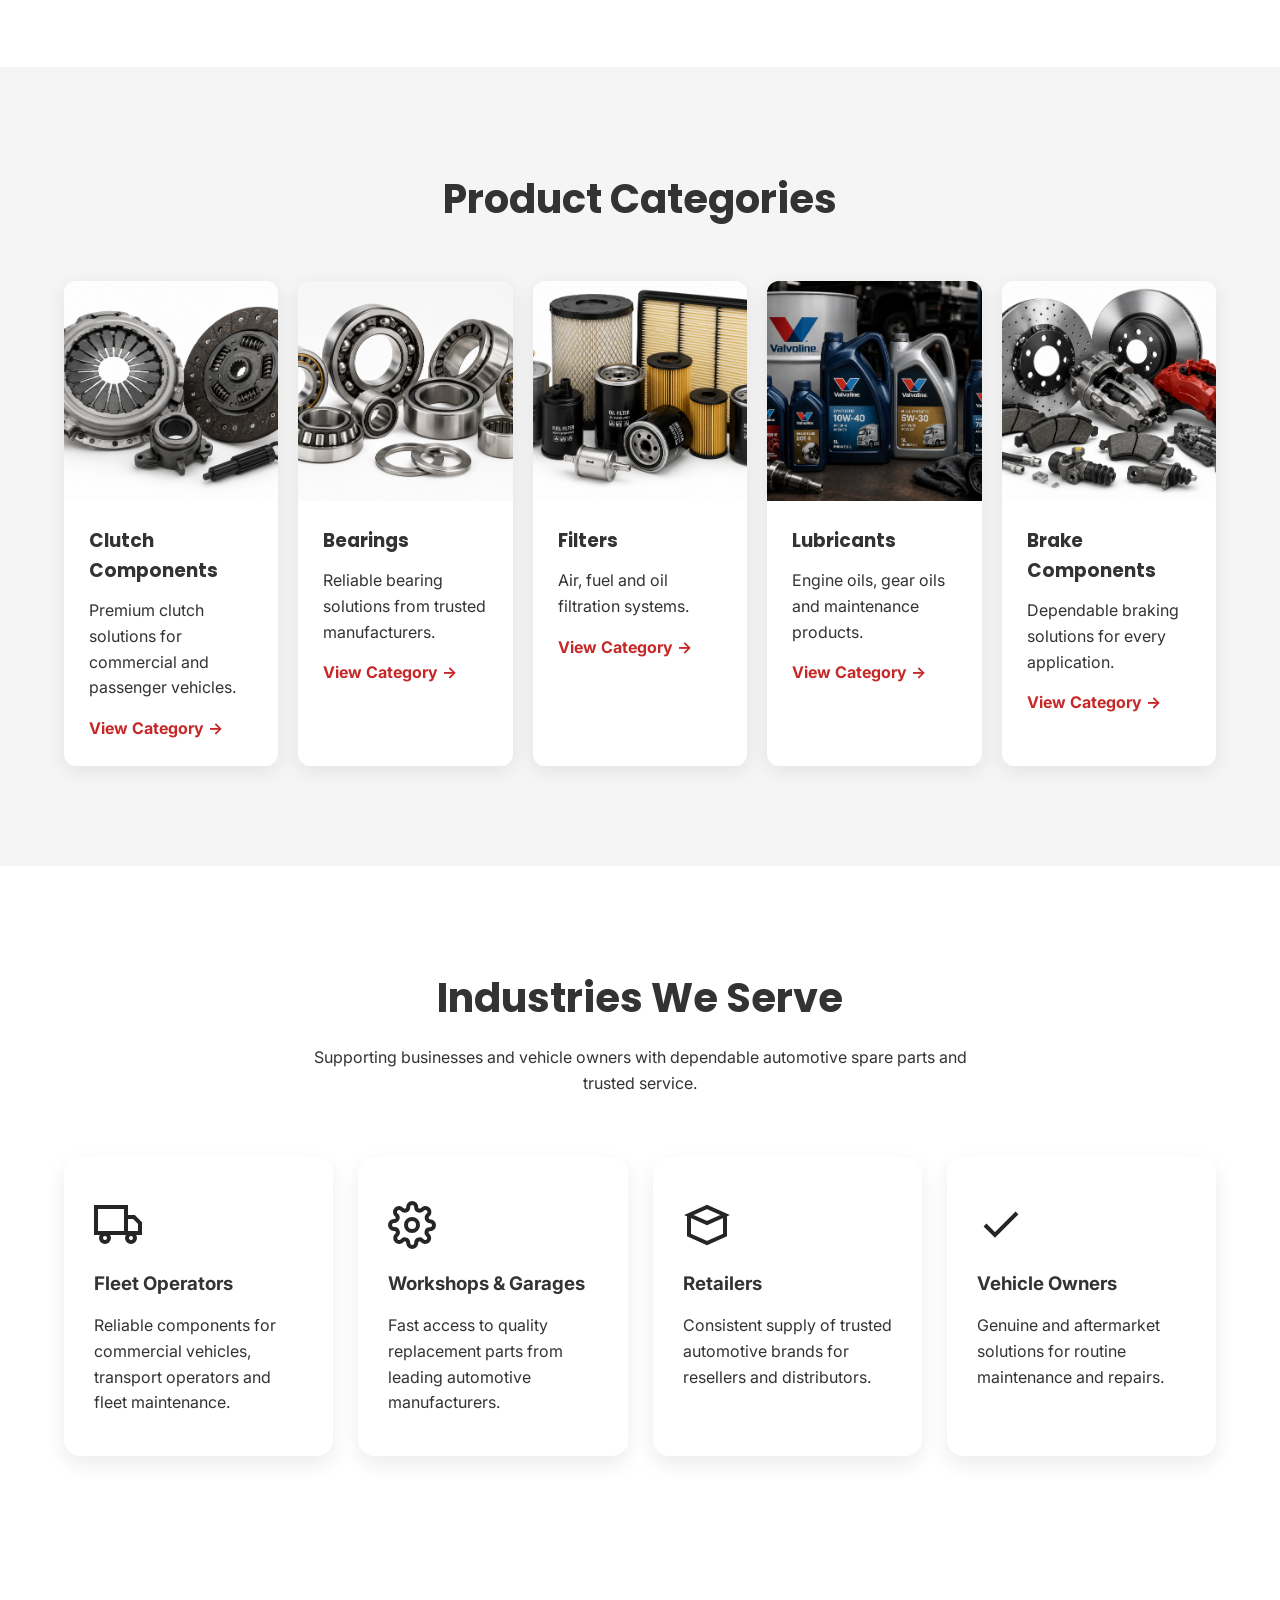
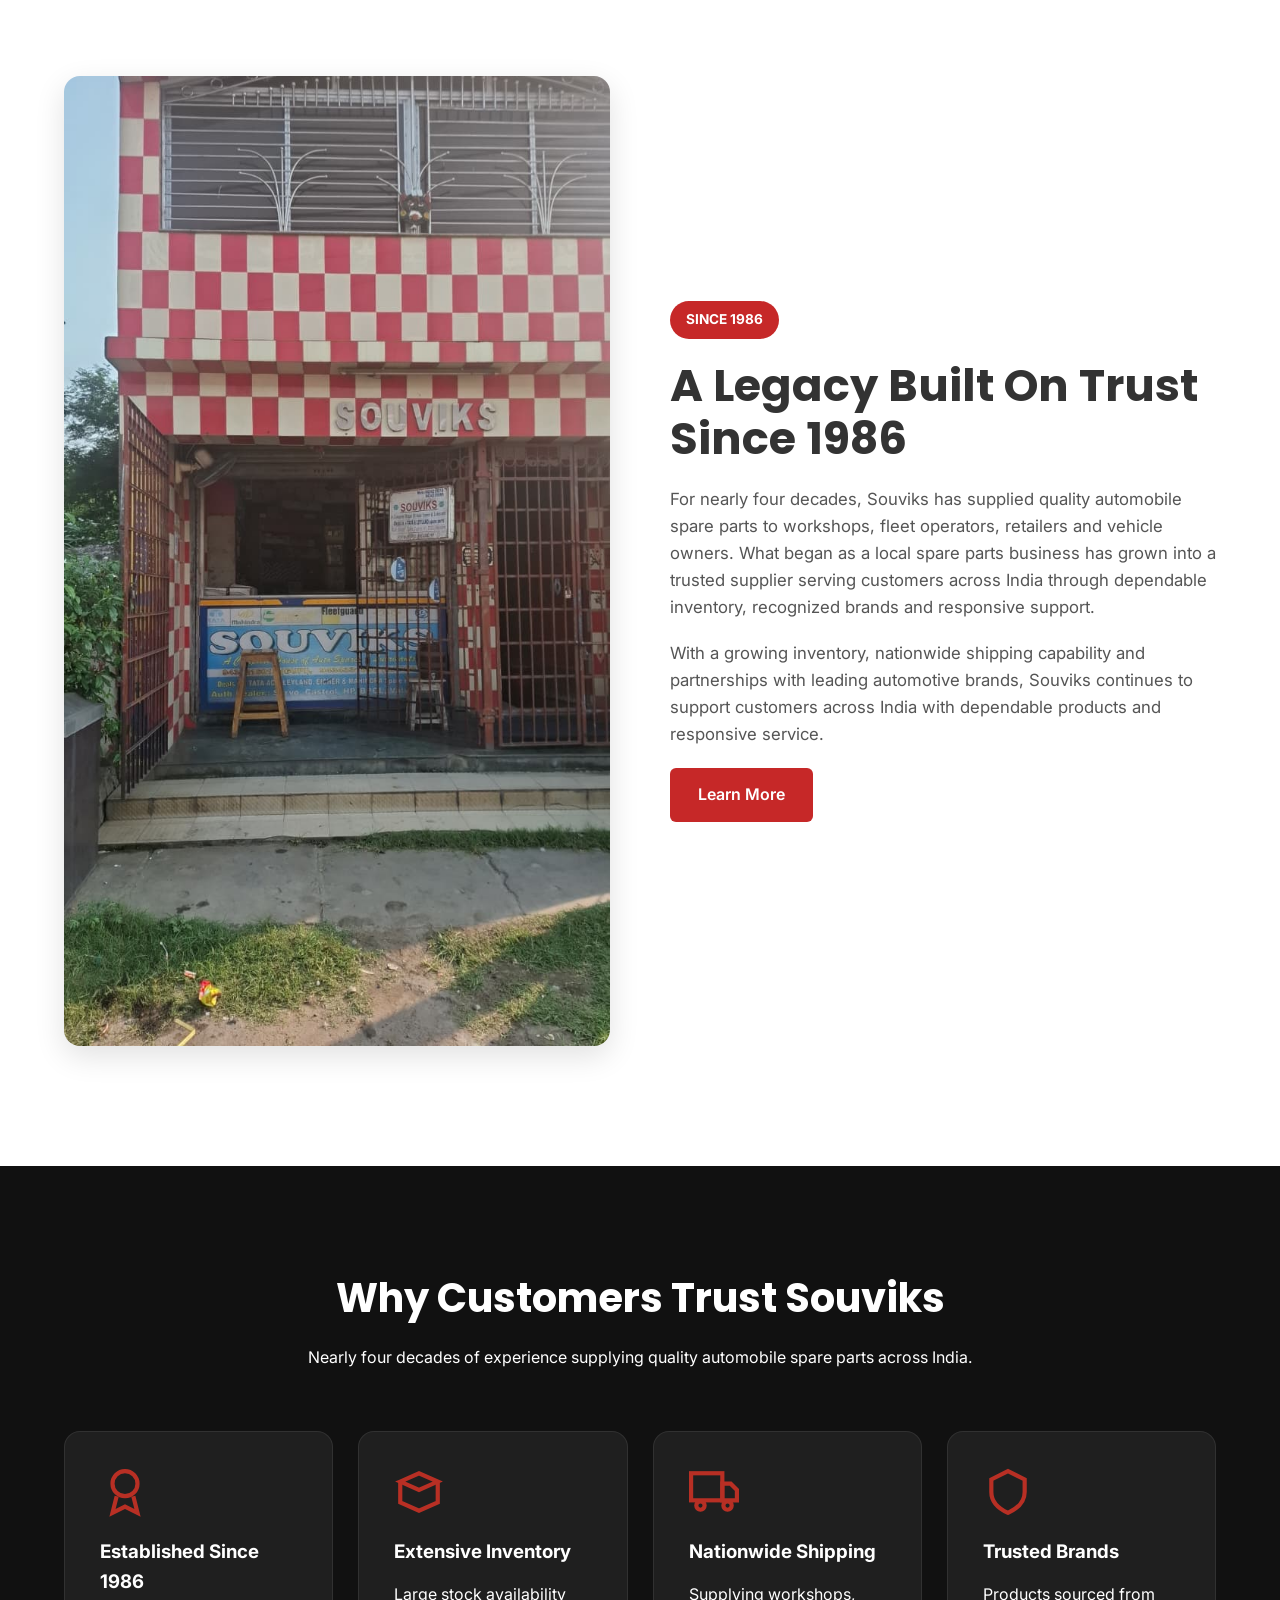
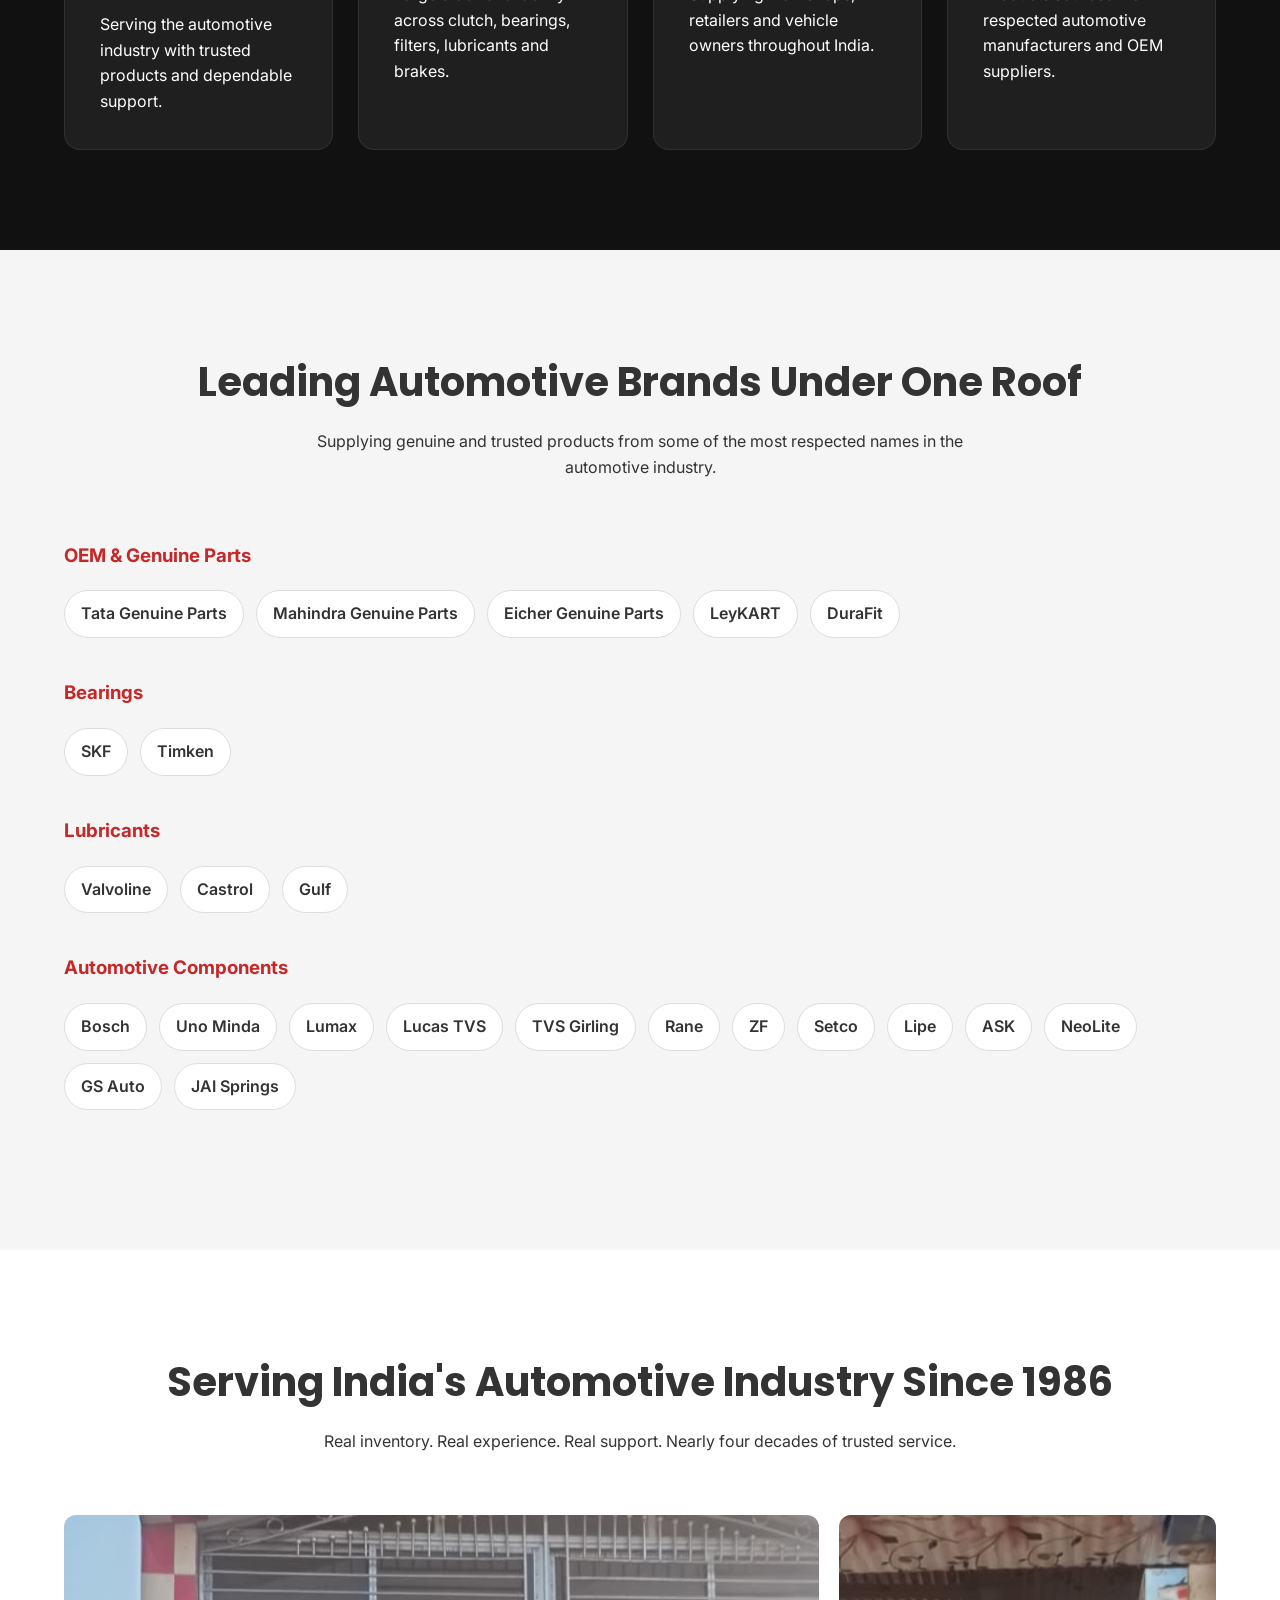
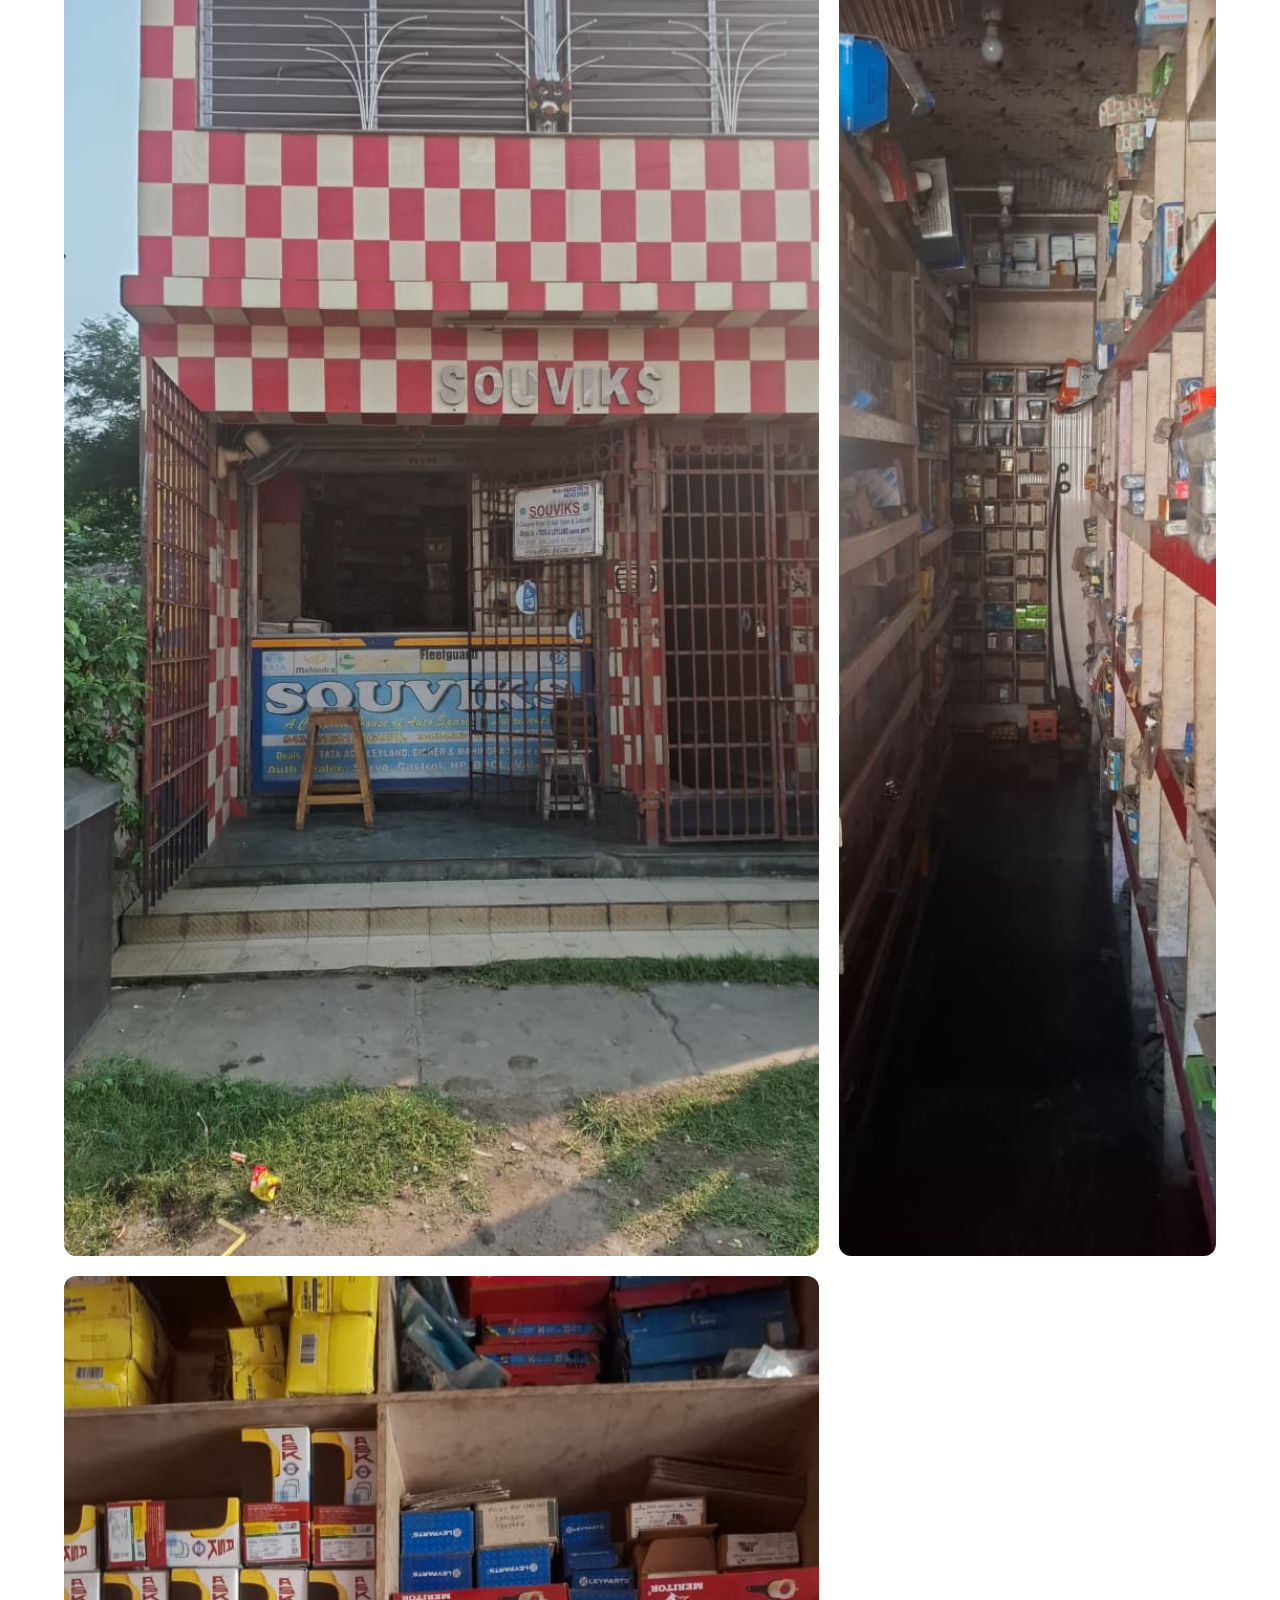
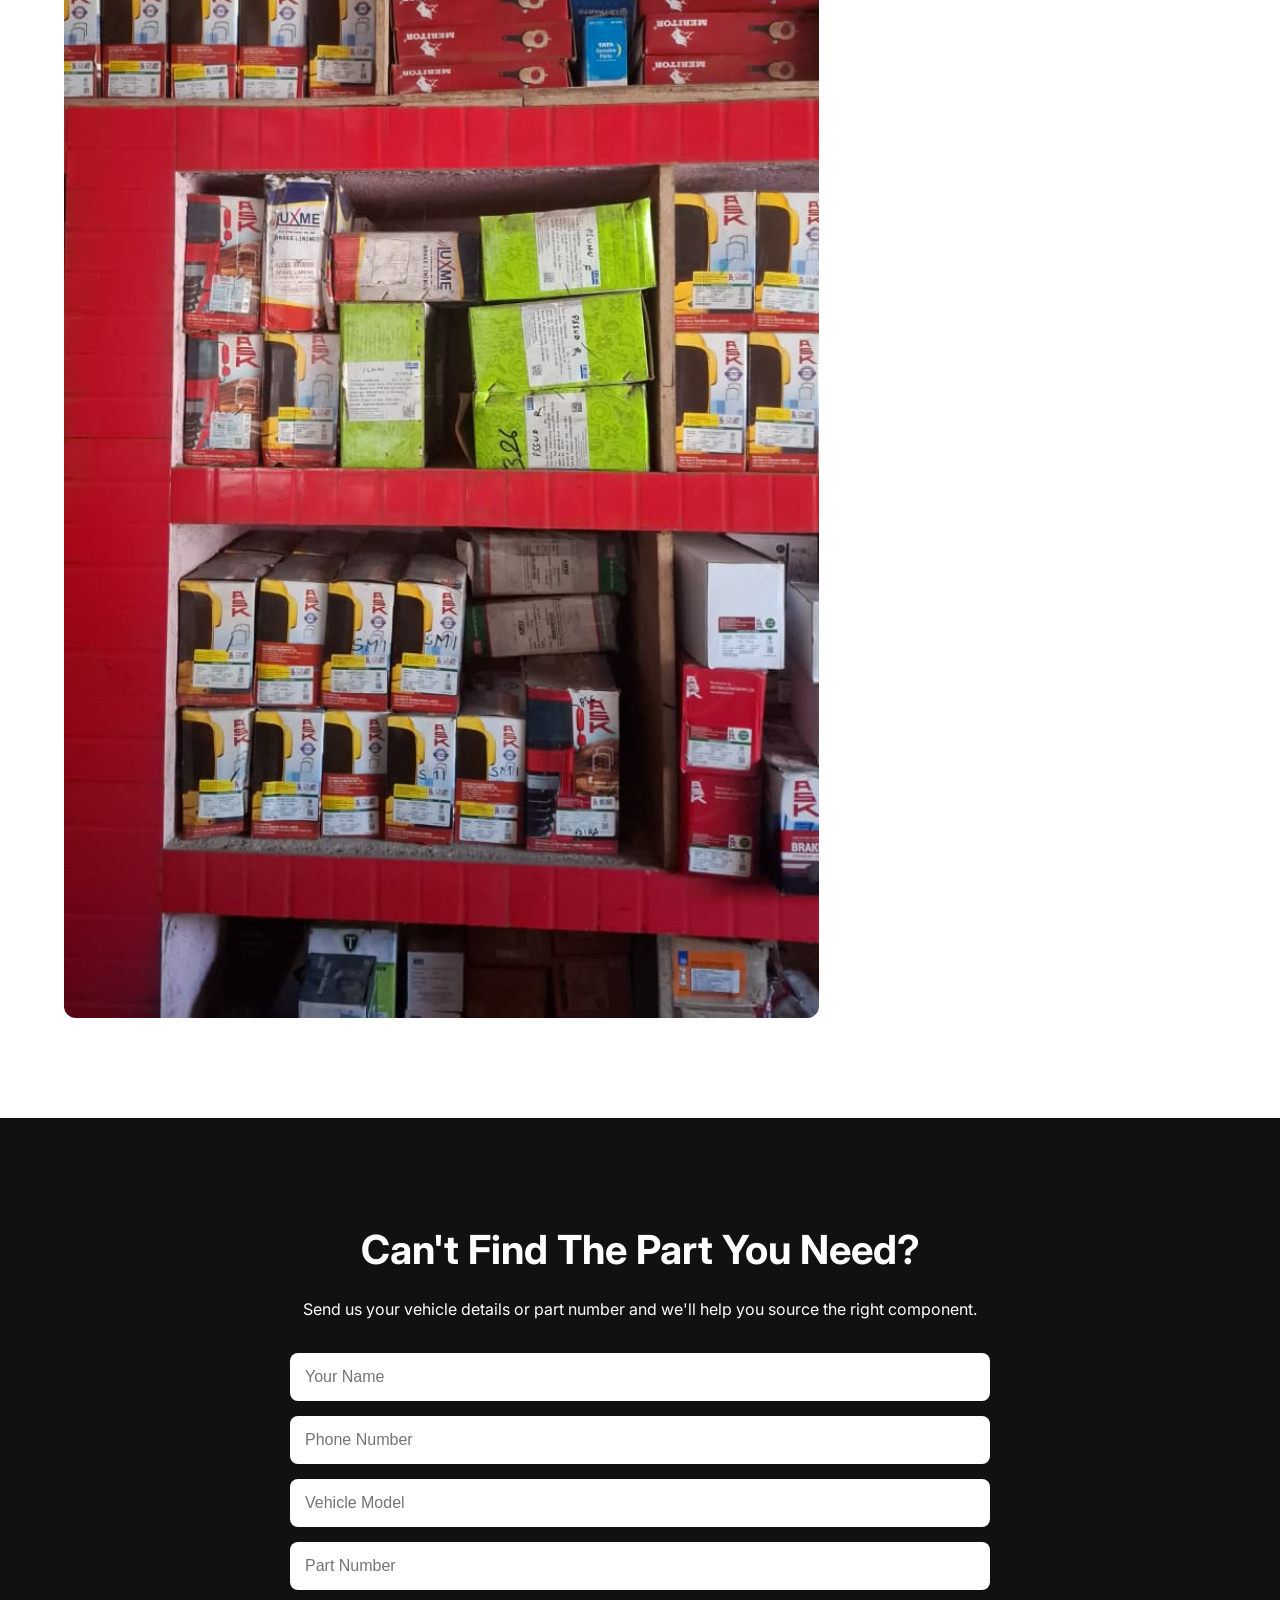
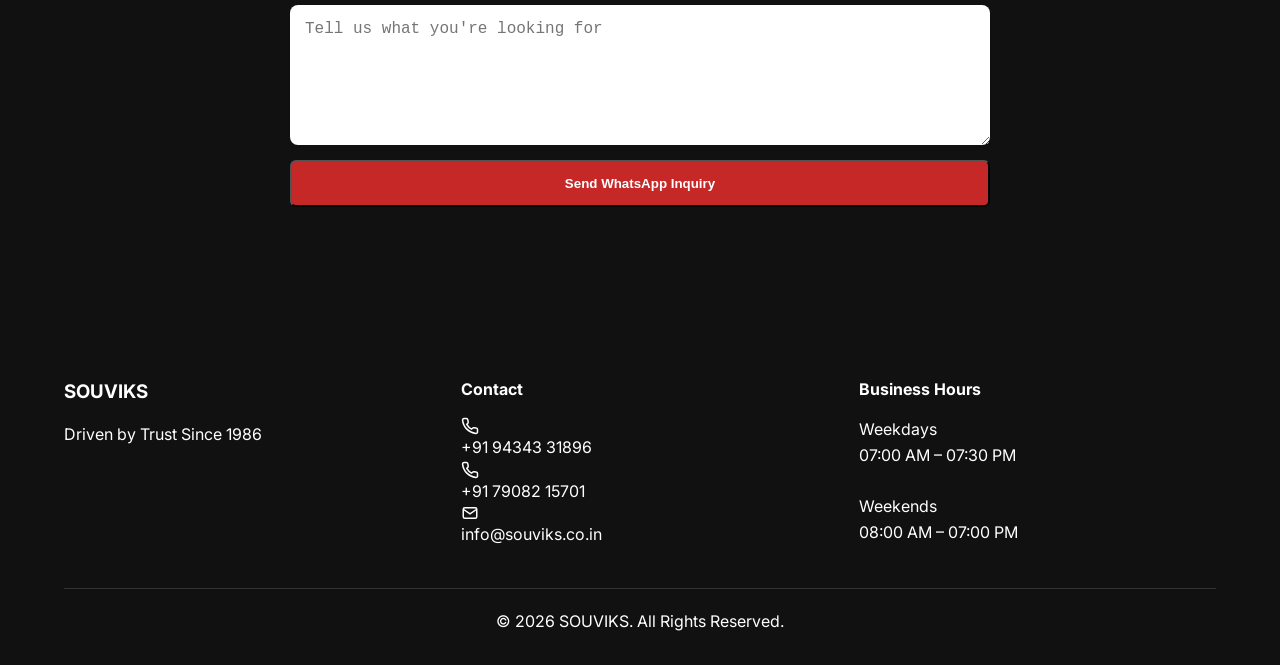
==== commit ea076a71: "Update index.html" ====
--- a/index.html
+++ b/index.html
@@ -311,14 +311,11 @@
                 </span>
 
                 <h2>
-                    Nearly Four Decades of Trusted Service
+                   A Legacy Built On Trust Since 1986
                 </h2>
 
                 <p>
-                    Established in 1986, Souviks has spent nearly
-                    four decades supplying trusted automobile spare
-                    parts to workshops, fleet operators, retailers
-                    and vehicle owners.
+                    For nearly four decades, Souviks has supplied quality automobile spare parts to workshops, fleet operators, retailers and vehicle owners. What began as a local spare parts business has grown into a trusted supplier serving customers across India through dependable inventory, recognized brands and responsive support.
                 </p>
 
                 <p>
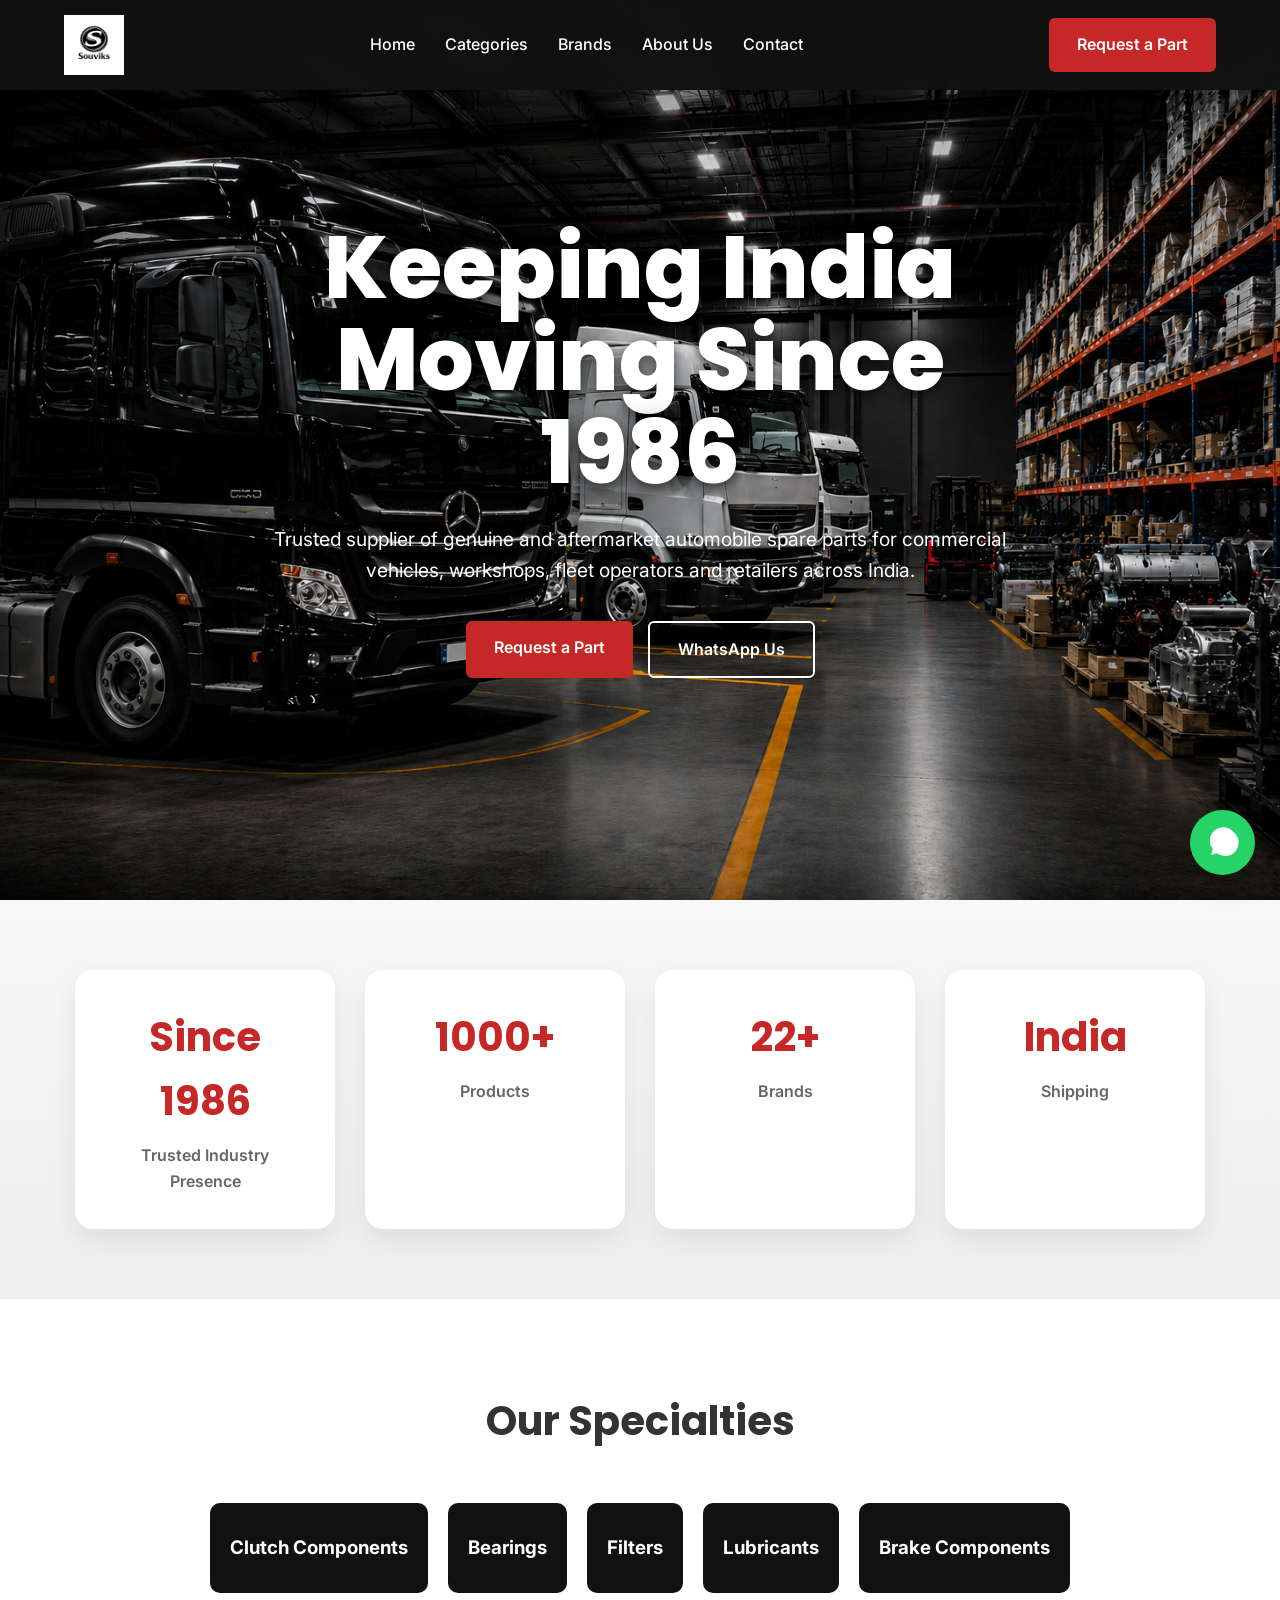
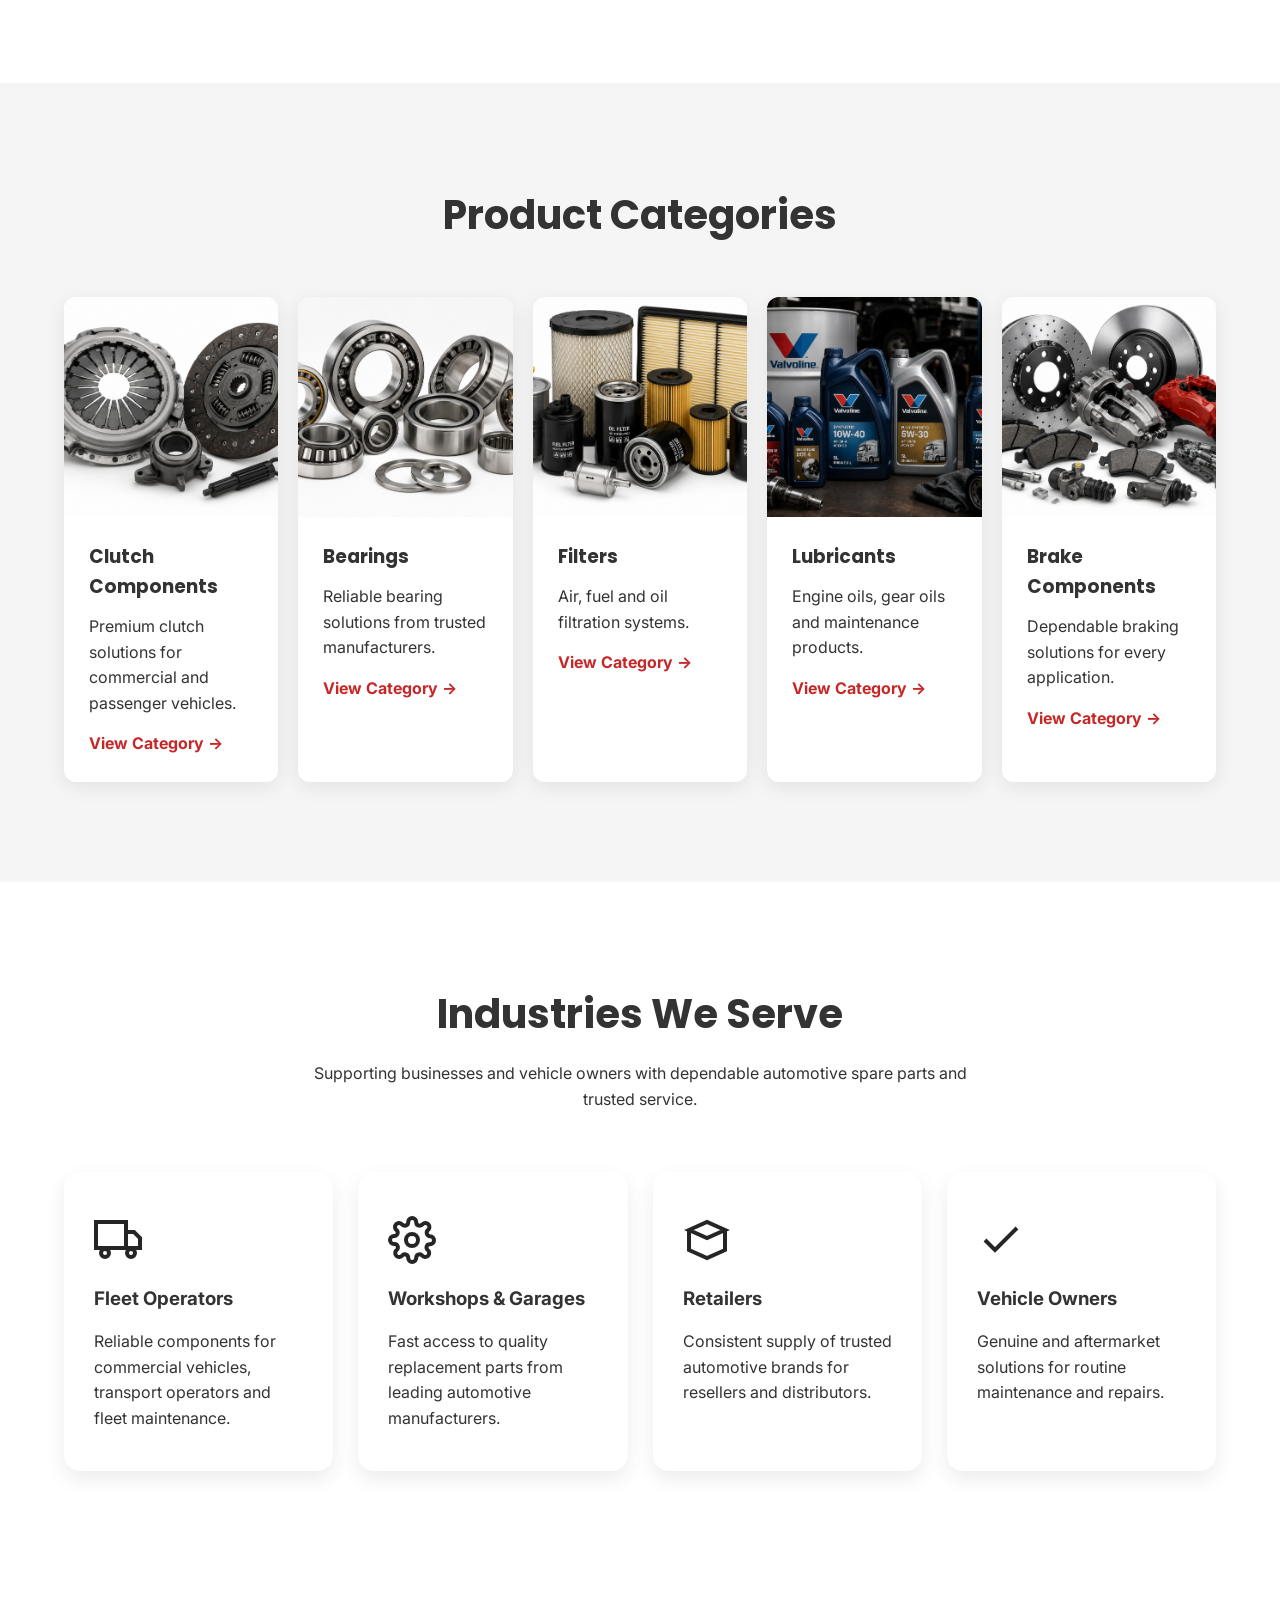
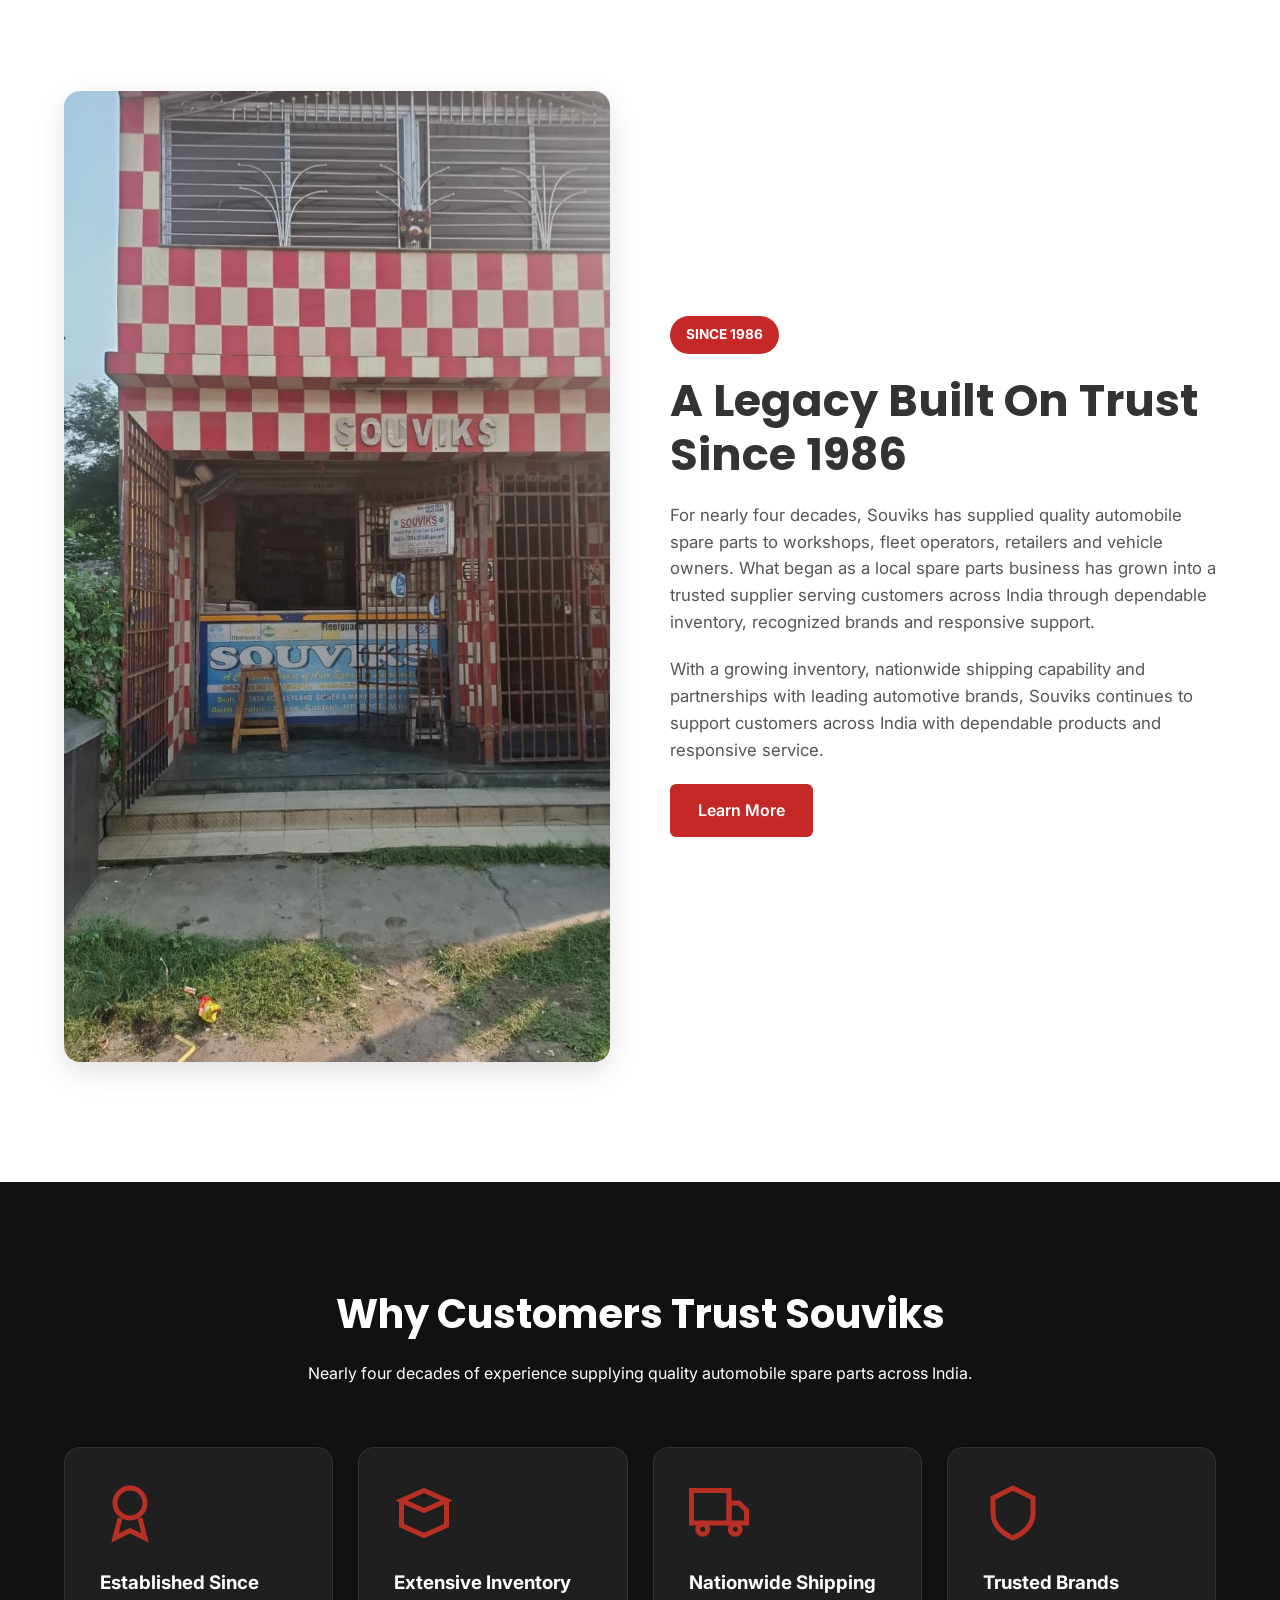
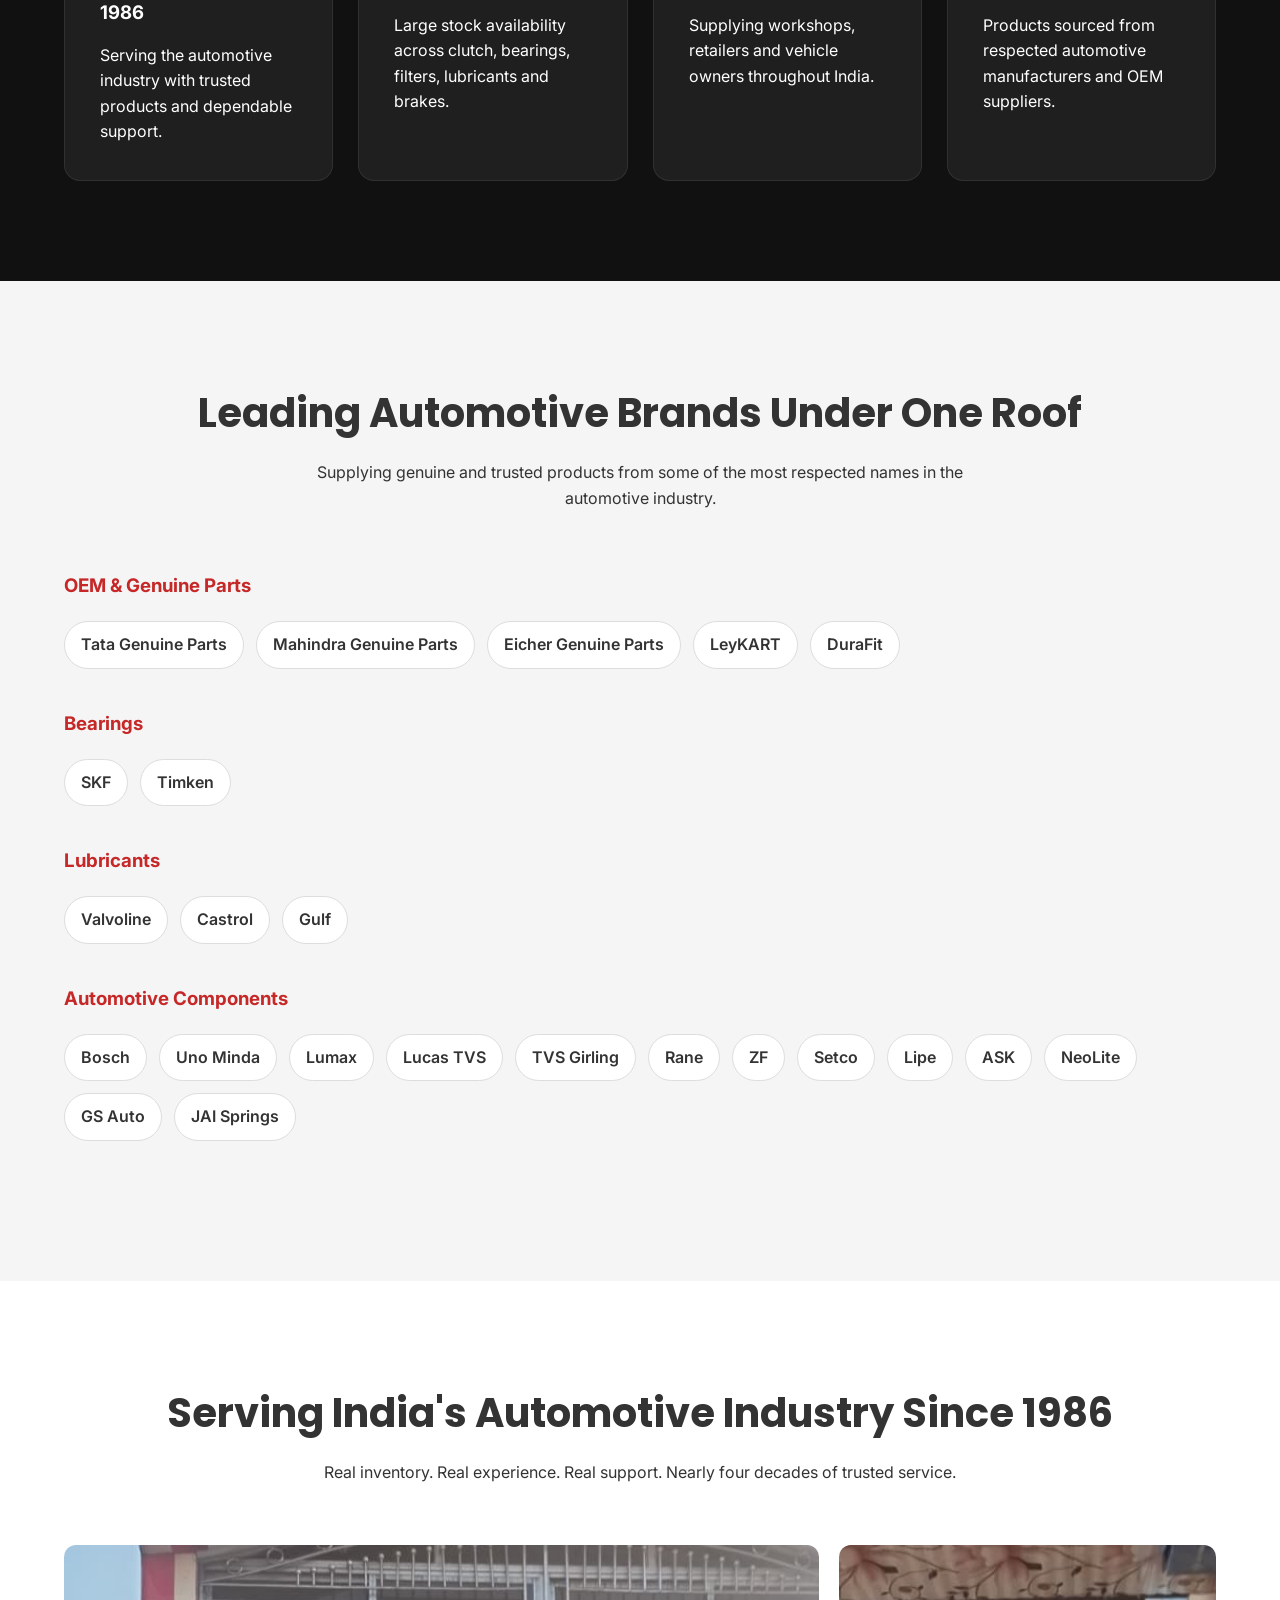
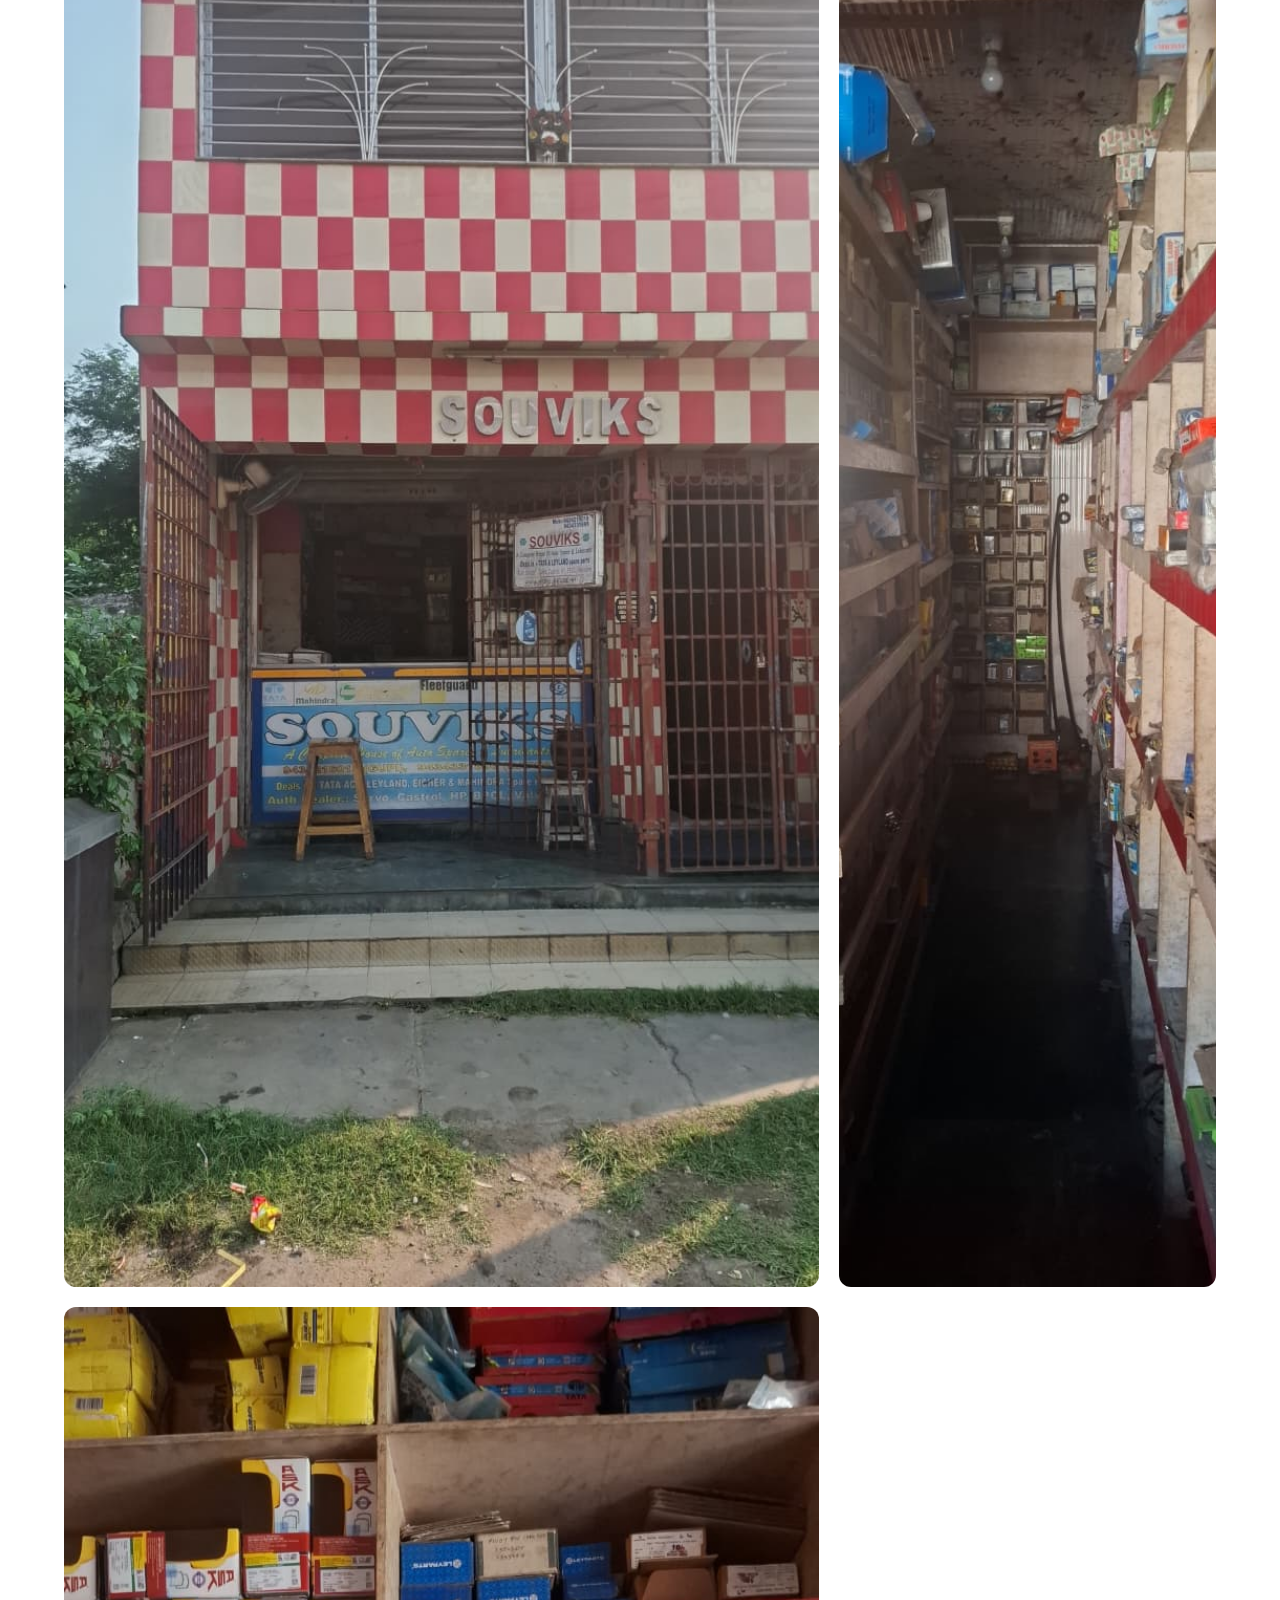
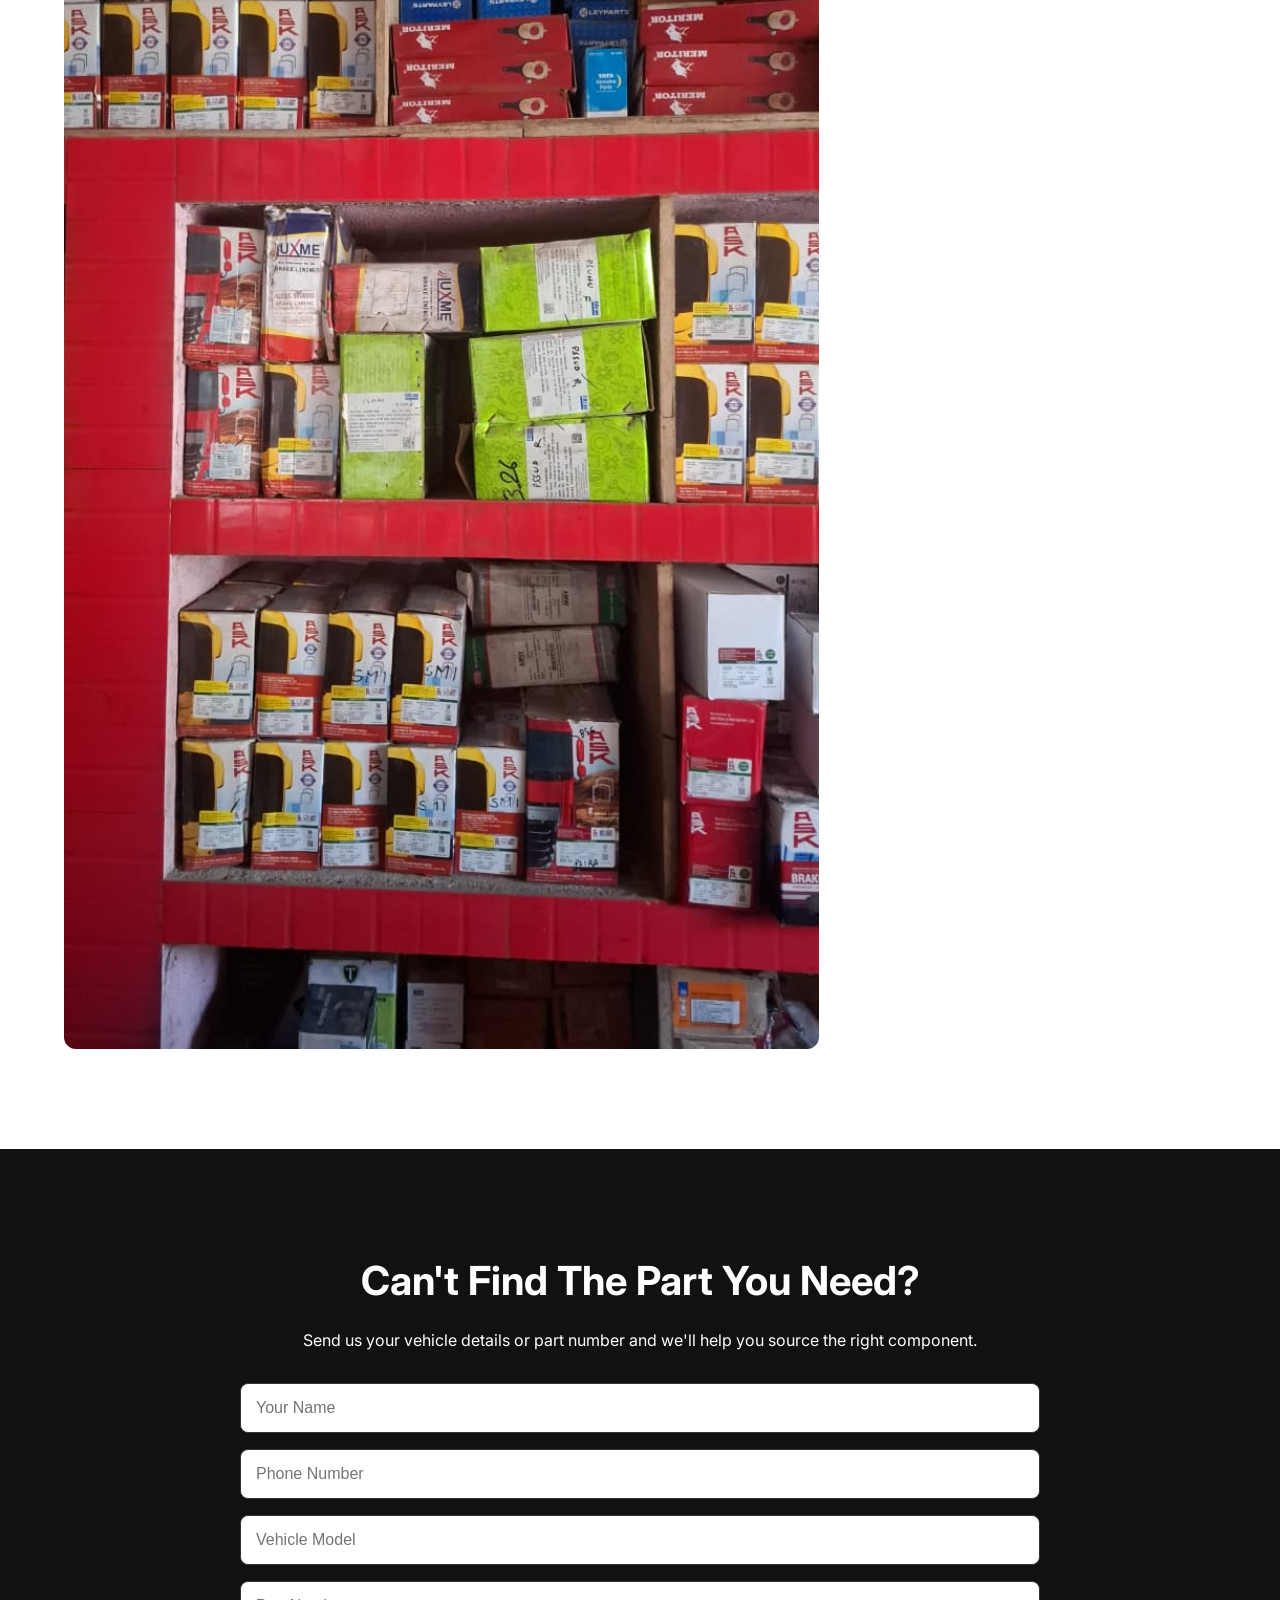
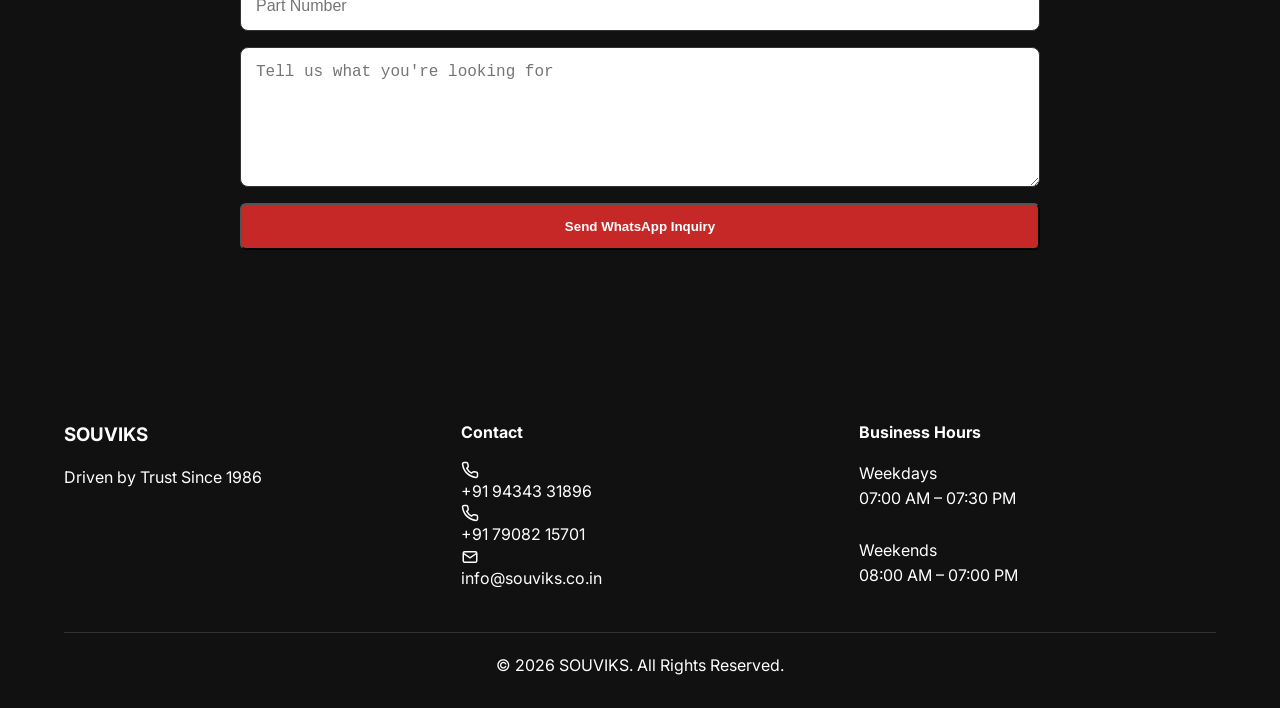
==== commit 053f38d8: "Update index.html" ====
--- a/index.html
+++ b/index.html
@@ -20,6 +20,56 @@
     <link rel="stylesheet" href="css/style.css">
 
     <link href="https://fonts.googleapis.com/css2?family=Inter:wght@300;400;500;600&family=Poppins:wght@400;600;700;800&display=swap" rel="stylesheet">
+<head>
+
+<meta charset="UTF-8">
+<meta name="viewport" content="width=device-width, initial-scale=1.0">
+
+<title>...</title>
+
+<meta name="description" content="...">
+
+<!-- Open Graph -->
+
+<meta property="og:title"
+content="Souviks | Trusted Automobile Spare Parts Since 1986">
+
+<meta property="og:description"
+content="Trusted supplier of genuine and aftermarket automobile spare parts across India.">
+
+<meta property="og:image"
+content="https://www.souviks.co.in/assets/images/og-image.jpg">
+
+<meta property="og:url"
+content="https://www.souviks.co.in">
+
+<meta property="og:type"
+content="website">
+
+<!-- Local Business Schema -->
+
+<script type="application/ld+json">
+{
+  "@context":"https://schema.org",
+  "@type":"AutoPartsStore",
+  "name":"Souviks",
+  "url":"https://www.souviks.co.in",
+  "telephone":"+919434331896",
+  "email":"info@souviks.co.in",
+  "address":{
+    "@type":"PostalAddress",
+    "streetAddress":"06/A, Souviks Building, Beside NH-2, Andal More",
+    "addressLocality":"Andal",
+    "addressRegion":"West Bengal",
+    "postalCode":"713321",
+    "addressCountry":"IN"
+  }
+}
+</script>
+
+<link rel="stylesheet" href="css/style.css">
+
+</head>
 </head>
 
 <body>
--- a/css/style.css
+++ b/css/style.css
@@ -126,9 +126,18 @@
 }
 
 .hero-overlay{
+
     position:absolute;
+
     inset:0;
-    background:rgba(0,0,0,0.78);
+
+    background:
+        linear-gradient(
+            90deg,
+            rgba(0,0,0,.82) 0%,
+            rgba(0,0,0,.55) 45%,
+            rgba(0,0,0,.40) 100%
+        );
 }
 
 .hero-content{
@@ -141,14 +150,21 @@
 }
 
 .hero-content h1{
+
     font-family:'Poppins',sans-serif;
-    font-size:5rem;
+
+    font-size:5.5rem;
+
     font-weight:800;
-    text-shadow:0 4px 20px rgba(0,0,0,.6);
-    line-height:1.1;
-    margin-bottom:20px;
-}
-
+
+    line-height:1.05;
+
+    margin-bottom:25px;
+
+    text-shadow:
+        0 4px 12px rgba(0,0,0,.5),
+        0 8px 30px rgba(0,0,0,.4);
+}
 .hero-content p{
     font-size:1.2rem;
     max-width:1000px;
@@ -183,35 +199,59 @@
     grid-template-columns:repeat(4,1fr);
     gap:25px;
 }
-
+.trust-metrics .metrics-grid{
+
+    display:flex;
+    justify-content:center;
+    gap:30px;
+    flex-wrap:wrap;
+}
+.trust-metrics .metric{
+
+    width:260px;
+
+    max-width:100%;
+
+    text-align:center;
+}
+.trust-metrics .section-heading{
+
+    text-align:center;
+}
 .metric{
+
     background:#fff;
-    padding:30px;
-    border-radius:16px;
-    text-align:center;
+
+    padding:35px;
+
+    border-radius:18px;
 
     box-shadow:
-        0 10px 25px rgba(0,0,0,.08),
-        0 2px 8px rgba(0,0,0,.05);
+        0 10px 30px rgba(0,0,0,.08);
 
     transition:.3s ease;
 }
-
 .metric h2{
     color:#c62828;
     font-size:2.5rem;
     font-family:'Poppins',sans-serif;
-}
-
-.metric:hover{
-    transform:translateY(-8px);
+       margin-bottom:10px;
+}
+
+
+ .metric:hover{
+
+    transform:translateY(-10px);
+
     box-shadow:
-        0 20px 40px rgba(0,0,0,.12),
+        0 20px 45px rgba(0,0,0,.15);
         0 8px 16px rgba(0,0,0,.08);
 }
 .metric p{
     font-weight:600;
-}
+             color:#666;
+}
+
 
 /* =========================
    SPECIALTIES
@@ -229,8 +269,13 @@
 }
 
 .specialties-grid{
-    display:grid;
-    grid-template-columns:repeat(5,1fr);
+
+    display:flex;
+
+    justify-content:center;
+
+    flex-wrap:wrap;
+
     gap:20px;
 }
 
@@ -278,6 +323,8 @@
     box-shadow:0 5px 20px rgba(0,0,0,.08);
     transition:.3s ease;
     height:100%;
+      position:relative;
+
 }
 
 .category-card:hover{
@@ -288,6 +335,7 @@
     width:100%;
     height:220px;
     object-fit:cover;
+      transition:.5s ease;
 }
 
 .category-content{
@@ -307,7 +355,10 @@
     color:#c62828;
     font-weight:700;
 }
-
+.category-card:hover img{
+
+    transform:scale(1.08);
+}
 /* =========================
    RESPONSIVE
 ========================= */
@@ -490,10 +541,10 @@
 }
 .why-icon{
 
-    width:50px;
-    height:50px;
-
-    margin-bottom:20px;
+   width:60px;
+    height:60px;
+
+    margin-bottom:25px;
 
     filter:
         invert(21%)
@@ -568,6 +619,272 @@
     border-radius:30px;
     font-weight:600;
 }
+    .brand-category{
+    margin-bottom:70px;
+}
+
+.brand-category h3{
+    color:#c62828;
+    margin-bottom:25px;
+    font-size:1.5rem;
+    font-family:'Poppins',sans-serif;
+}
+    .brand-card img{
+    max-width:140px;
+    max-height:70px;
+    width:auto;
+    height:auto;
+    object-fit:contain;
+
+    filter: grayscale(100%);
+    opacity: 0.75;
+
+    transition: all .3s ease;
+}
+
+.brand-card:hover img{
+    filter: grayscale(0%);
+    opacity: 1;
+}
+    .brand-explorer{
+
+    padding:100px 0;
+}
+
+.brand-tabs{
+
+    display:flex;
+    flex-wrap:wrap;
+    justify-content:center;
+    gap:20px;
+    margin:50px 0;
+}
+
+.brand-tab{
+
+    border:none;
+    background:#fff;
+    border-radius:18px;
+    padding:18px 22px;
+
+    display:flex;
+    align-items:center;
+    gap:12px;
+
+    cursor:pointer;
+
+    box-shadow:
+    0 10px 30px rgba(0,0,0,.08);
+
+    transition:.3s ease;
+}
+
+.brand-tab img{
+
+     width:42px;
+    height:42px;
+
+    object-fit:contain;
+    display:block;
+    border-radius:10px;
+   opacity:.8
+}
+
+.brand-tab:hover{
+
+    transform:translateY(-6px);
+}
+
+.brand-tab.active{
+
+    background:#111;
+    color:#fff;
+    border:2px solid #c62828;
+}
+
+.brand-panel{
+
+    display:none;
+
+    animation:brandReveal .5s ease;
+}
+
+.brand-panel.active{
+
+    display:block;
+}
+
+@keyframes brandReveal{
+
+    from{
+
+        opacity:0;
+        transform:translateY(20px);
+    }
+
+    to{
+
+        opacity:1;
+        transform:translateY(0);
+    }
+}
+
+.brand-card{
+
+    background:#fff;
+
+    border-radius:18px;
+
+    height:140px;
+
+    display:flex;
+
+    align-items:center;
+
+    justify-content:center;
+
+    padding:25px;
+
+    box-shadow:
+    0 10px 25px rgba(0,0,0,.08);
+
+    transition:.35s ease;
+   
+}
+
+.brand-card:hover{
+
+    transform:
+    translateY(-10px)
+    scale(1.04);
+
+    box-shadow:
+    0 25px 45px rgba(0,0,0,.18);
+}
+
+.brand-card img{
+
+    max-width:140px;
+
+    max-height:70px;
+
+    width:auto;
+
+    height:auto;
+
+    object-fit:contain;
+
+    filter:grayscale(100%);
+
+    opacity:.75;
+
+    transition:.35s ease;
+}
+    .brand-tab.active img{
+    filter:none;
+}
+.brand-card:hover img{
+
+    filter:none;
+   
+    transform:scale(1.1);
+    transition:.3s ease; 
+   opacity:1;
+}
+    .brand-grid{
+
+    display:grid;
+
+    grid-template-columns:
+    repeat(auto-fit,minmax(220px,1fr));
+
+    gap:24px;
+
+    margin-top:30px;
+}
+    .brand-placeholder{
+
+    text-align:center;
+
+    padding:80px 20px;
+
+    color:#666;
+}
+
+.brand-placeholder.hidden{
+
+    display:none;
+}
+
+    .brand-tab span{
+    background:#c62828;
+    color:#fff;
+    font-size:.75rem;
+    padding:3px 8px;
+    border-radius:20px;
+    margin-left:6px;
+}
+
+    .brand-card{
+
+    opacity:0;
+    transform:translateY(20px);
+    animation:brandCardFade .4s forwards;
+}
+
+.brand-card:nth-child(1){animation-delay:.05s;}
+.brand-card:nth-child(2){animation-delay:.1s;}
+.brand-card:nth-child(3){animation-delay:.15s;}
+.brand-card:nth-child(4){animation-delay:.2s;}
+.brand-card:nth-child(5){animation-delay:.25s;}
+.brand-card:nth-child(6){animation-delay:.3s;}
+.brand-card:nth-child(7){animation-delay:.35s;}
+.brand-card:nth-child(8){animation-delay:.4s;}
+.brand-card:nth-child(9){animation-delay:.45s;}
+
+@keyframes brandCardFade{
+
+    from{
+        opacity:0;
+        transform:translateY(20px);
+    }
+
+    to{
+        opacity:1;
+        transform:translateY(0);
+    }
+}
+
+    .brand-search{
+
+    text-align:center;
+    margin-bottom:40px;
+}
+
+.brand-search input{
+
+    width:100%;
+    max-width:500px;
+
+    padding:15px 20px;
+
+    border:1px solid #ddd;
+    border-radius:50px;
+
+    font-size:1rem;
+}
+
+    .brand-card{
+
+    text-decoration:none;
+    color:inherit;
+}
+
+.brand-card:hover{
+
+    text-decoration:none;
+}
+    
 /* =========================
    GALLERY
 ========================= */
@@ -628,7 +945,7 @@
 .request-wrapper input,
 .request-wrapper textarea{
     padding:15px;
-    border:none;
+      border:1px solid #333;
     border-radius:8px;
     font-size:1rem;
 }
@@ -732,3 +1049,278 @@
     }
 
 }
+
+    .page-hero{
+
+padding:140px 0 80px;
+
+background:#111;
+
+color:#fff;
+
+text-align:center;
+}
+
+.two-column{
+
+display:grid;
+
+grid-template-columns:1fr 1fr;
+
+gap:60px;
+
+align-items:center;
+}
+
+.about-story img{
+
+width:100%;
+
+border-radius:16px;
+
+box-shadow:
+0 15px 40px rgba(0,0,0,.15);
+}
+
+.about-stats{
+
+ 
+
+    background:#f8f8f8;
+
+padding:80px 0;
+}
+
+
+.about-cta{
+
+padding:100px 0;
+
+background:#111;
+
+color:#fff;
+
+text-align:center;
+}
+
+.nationwide{
+
+    padding:120px 20px;
+
+    background:
+    linear-gradient(
+        135deg,
+        #f8f8f8 0%,
+        #ffffff 100%
+    );
+
+    text-align:center;
+}
+    .nationwide h2{
+
+    font-size:3rem;
+
+    margin-bottom:20px;
+
+    color:#111;
+
+    font-weight:700;
+}
+    .nationwide p{
+
+    max-width:800px;
+
+    margin:auto;
+
+    color:#666;
+
+    font-size:1.1rem;
+
+    line-height:1.8;
+}
+
+    .page-hero h1{
+
+    max-width:900px;
+
+    margin:0 auto 20px;
+
+    font-size:4rem;
+
+    line-height:1.1;
+}
+
+.page-hero p{
+
+    max-width:800px;
+
+    margin:auto;
+
+    color:#ddd;
+
+    font-size:1.15rem;
+}
+
+.about-cta .btn{
+
+    margin-top:25px;
+
+    display:inline-block;
+}
+    
+
+
+@media (max-width: 768px){
+
+    .brand-grid{
+
+        display:flex;
+
+        overflow-x:auto;
+
+        gap:16px;
+
+        padding-bottom:10px;
+
+        scroll-snap-type:x mandatory;
+
+        -webkit-overflow-scrolling:touch;
+    }
+
+    .brand-grid::-webkit-scrollbar{
+
+        display:none;
+    }
+
+    .brand-card{
+
+        flex:0 0 150px;
+
+    min-width:150px;
+
+    height:120px;
+
+        scroll-snap-align:start;
+    }
+
+}
+    @media (max-width:768px){
+
+    .brand-panel{
+
+        padding-top:20px;
+    }
+
+    .brand-card:hover{
+
+        transform:none;
+    }
+
+}
+@media (max-width:768px){
+
+    .brand-tabs{
+
+        flex-wrap:nowrap;
+
+        overflow-x:auto;
+
+        justify-content:flex-start;
+
+        padding-bottom:10px;
+
+        scroll-snap-type:x proximity;
+    }
+
+    .brand-tabs::-webkit-scrollbar{
+
+        display:none;
+    }
+
+    .brand-tab{
+
+        flex-shrink:0;
+    }
+
+}
+.mobile-category-nav{
+
+    display:none;
+}
+
+@media (max-width:768px){
+
+    .mobile-category-nav{
+
+        display:flex;
+
+        align-items:center;
+
+        justify-content:space-between;
+
+        gap:10px;
+
+        margin:20px 0 30px;
+    }
+
+    .mobile-category-nav button{
+
+        border:none;
+
+        background:#111;
+
+        color:#fff;
+
+        padding:10px 14px;
+
+        border-radius:12px;
+
+        cursor:pointer;
+
+        font-size:.9rem;
+    }
+
+    #currentCategoryLabel{
+
+        flex:1;
+
+        text-align:center;
+
+        font-weight:600;
+
+        color:#111;
+    }
+}
+@media (max-width:768px){
+
+    .brand-tabs{
+
+        display:none;
+    }
+}    
+/*====== Request Part================*/
+
+.request-wrapper select{
+
+    padding:15px;
+
+    border:1px solid #333;
+
+    border-radius:8px;
+
+    font-size:1rem;
+
+    width:100%;
+}
+
+.request-wrapper form{
+
+    display:grid;
+
+    gap:16px;
+}
+
+.request-wrapper{
+
+    max-width:800px;
+}
--- a/css/style.css
+++ b/css/style.css
@@ -126,9 +126,18 @@
 }
 
 .hero-overlay{
+
     position:absolute;
+
     inset:0;
-    background:rgba(0,0,0,0.78);
+
+    background:
+        linear-gradient(
+            90deg,
+            rgba(0,0,0,.82) 0%,
+            rgba(0,0,0,.55) 45%,
+            rgba(0,0,0,.40) 100%
+        );
 }
 
 .hero-content{
@@ -141,14 +150,21 @@
 }
 
 .hero-content h1{
+
     font-family:'Poppins',sans-serif;
-    font-size:5rem;
+
+    font-size:5.5rem;
+
     font-weight:800;
-    text-shadow:0 4px 20px rgba(0,0,0,.6);
-    line-height:1.1;
-    margin-bottom:20px;
-}
-
+
+    line-height:1.05;
+
+    margin-bottom:25px;
+
+    text-shadow:
+        0 4px 12px rgba(0,0,0,.5),
+        0 8px 30px rgba(0,0,0,.4);
+}
 .hero-content p{
     font-size:1.2rem;
     max-width:1000px;
@@ -183,35 +199,59 @@
     grid-template-columns:repeat(4,1fr);
     gap:25px;
 }
-
+.trust-metrics .metrics-grid{
+
+    display:flex;
+    justify-content:center;
+    gap:30px;
+    flex-wrap:wrap;
+}
+.trust-metrics .metric{
+
+    width:260px;
+
+    max-width:100%;
+
+    text-align:center;
+}
+.trust-metrics .section-heading{
+
+    text-align:center;
+}
 .metric{
+
     background:#fff;
-    padding:30px;
-    border-radius:16px;
-    text-align:center;
+
+    padding:35px;
+
+    border-radius:18px;
 
     box-shadow:
-        0 10px 25px rgba(0,0,0,.08),
-        0 2px 8px rgba(0,0,0,.05);
+        0 10px 30px rgba(0,0,0,.08);
 
     transition:.3s ease;
 }
-
 .metric h2{
     color:#c62828;
     font-size:2.5rem;
     font-family:'Poppins',sans-serif;
-}
-
-.metric:hover{
-    transform:translateY(-8px);
+       margin-bottom:10px;
+}
+
+
+ .metric:hover{
+
+    transform:translateY(-10px);
+
     box-shadow:
-        0 20px 40px rgba(0,0,0,.12),
+        0 20px 45px rgba(0,0,0,.15);
         0 8px 16px rgba(0,0,0,.08);
 }
 .metric p{
     font-weight:600;
-}
+             color:#666;
+}
+
 
 /* =========================
    SPECIALTIES
@@ -229,8 +269,13 @@
 }
 
 .specialties-grid{
-    display:grid;
-    grid-template-columns:repeat(5,1fr);
+
+    display:flex;
+
+    justify-content:center;
+
+    flex-wrap:wrap;
+
     gap:20px;
 }
 
@@ -278,6 +323,8 @@
     box-shadow:0 5px 20px rgba(0,0,0,.08);
     transition:.3s ease;
     height:100%;
+      position:relative;
+
 }
 
 .category-card:hover{
@@ -288,6 +335,7 @@
     width:100%;
     height:220px;
     object-fit:cover;
+      transition:.5s ease;
 }
 
 .category-content{
@@ -307,7 +355,10 @@
     color:#c62828;
     font-weight:700;
 }
-
+.category-card:hover img{
+
+    transform:scale(1.08);
+}
 /* =========================
    RESPONSIVE
 ========================= */
@@ -490,10 +541,10 @@
 }
 .why-icon{
 
-    width:50px;
-    height:50px;
-
-    margin-bottom:20px;
+   width:60px;
+    height:60px;
+
+    margin-bottom:25px;
 
     filter:
         invert(21%)
@@ -568,6 +619,272 @@
     border-radius:30px;
     font-weight:600;
 }
+    .brand-category{
+    margin-bottom:70px;
+}
+
+.brand-category h3{
+    color:#c62828;
+    margin-bottom:25px;
+    font-size:1.5rem;
+    font-family:'Poppins',sans-serif;
+}
+    .brand-card img{
+    max-width:140px;
+    max-height:70px;
+    width:auto;
+    height:auto;
+    object-fit:contain;
+
+    filter: grayscale(100%);
+    opacity: 0.75;
+
+    transition: all .3s ease;
+}
+
+.brand-card:hover img{
+    filter: grayscale(0%);
+    opacity: 1;
+}
+    .brand-explorer{
+
+    padding:100px 0;
+}
+
+.brand-tabs{
+
+    display:flex;
+    flex-wrap:wrap;
+    justify-content:center;
+    gap:20px;
+    margin:50px 0;
+}
+
+.brand-tab{
+
+    border:none;
+    background:#fff;
+    border-radius:18px;
+    padding:18px 22px;
+
+    display:flex;
+    align-items:center;
+    gap:12px;
+
+    cursor:pointer;
+
+    box-shadow:
+    0 10px 30px rgba(0,0,0,.08);
+
+    transition:.3s ease;
+}
+
+.brand-tab img{
+
+     width:42px;
+    height:42px;
+
+    object-fit:contain;
+    display:block;
+    border-radius:10px;
+   opacity:.8
+}
+
+.brand-tab:hover{
+
+    transform:translateY(-6px);
+}
+
+.brand-tab.active{
+
+    background:#111;
+    color:#fff;
+    border:2px solid #c62828;
+}
+
+.brand-panel{
+
+    display:none;
+
+    animation:brandReveal .5s ease;
+}
+
+.brand-panel.active{
+
+    display:block;
+}
+
+@keyframes brandReveal{
+
+    from{
+
+        opacity:0;
+        transform:translateY(20px);
+    }
+
+    to{
+
+        opacity:1;
+        transform:translateY(0);
+    }
+}
+
+.brand-card{
+
+    background:#fff;
+
+    border-radius:18px;
+
+    height:140px;
+
+    display:flex;
+
+    align-items:center;
+
+    justify-content:center;
+
+    padding:25px;
+
+    box-shadow:
+    0 10px 25px rgba(0,0,0,.08);
+
+    transition:.35s ease;
+   
+}
+
+.brand-card:hover{
+
+    transform:
+    translateY(-10px)
+    scale(1.04);
+
+    box-shadow:
+    0 25px 45px rgba(0,0,0,.18);
+}
+
+.brand-card img{
+
+    max-width:140px;
+
+    max-height:70px;
+
+    width:auto;
+
+    height:auto;
+
+    object-fit:contain;
+
+    filter:grayscale(100%);
+
+    opacity:.75;
+
+    transition:.35s ease;
+}
+    .brand-tab.active img{
+    filter:none;
+}
+.brand-card:hover img{
+
+    filter:none;
+   
+    transform:scale(1.1);
+    transition:.3s ease; 
+   opacity:1;
+}
+    .brand-grid{
+
+    display:grid;
+
+    grid-template-columns:
+    repeat(auto-fit,minmax(220px,1fr));
+
+    gap:24px;
+
+    margin-top:30px;
+}
+    .brand-placeholder{
+
+    text-align:center;
+
+    padding:80px 20px;
+
+    color:#666;
+}
+
+.brand-placeholder.hidden{
+
+    display:none;
+}
+
+    .brand-tab span{
+    background:#c62828;
+    color:#fff;
+    font-size:.75rem;
+    padding:3px 8px;
+    border-radius:20px;
+    margin-left:6px;
+}
+
+    .brand-card{
+
+    opacity:0;
+    transform:translateY(20px);
+    animation:brandCardFade .4s forwards;
+}
+
+.brand-card:nth-child(1){animation-delay:.05s;}
+.brand-card:nth-child(2){animation-delay:.1s;}
+.brand-card:nth-child(3){animation-delay:.15s;}
+.brand-card:nth-child(4){animation-delay:.2s;}
+.brand-card:nth-child(5){animation-delay:.25s;}
+.brand-card:nth-child(6){animation-delay:.3s;}
+.brand-card:nth-child(7){animation-delay:.35s;}
+.brand-card:nth-child(8){animation-delay:.4s;}
+.brand-card:nth-child(9){animation-delay:.45s;}
+
+@keyframes brandCardFade{
+
+    from{
+        opacity:0;
+        transform:translateY(20px);
+    }
+
+    to{
+        opacity:1;
+        transform:translateY(0);
+    }
+}
+
+    .brand-search{
+
+    text-align:center;
+    margin-bottom:40px;
+}
+
+.brand-search input{
+
+    width:100%;
+    max-width:500px;
+
+    padding:15px 20px;
+
+    border:1px solid #ddd;
+    border-radius:50px;
+
+    font-size:1rem;
+}
+
+    .brand-card{
+
+    text-decoration:none;
+    color:inherit;
+}
+
+.brand-card:hover{
+
+    text-decoration:none;
+}
+    
 /* =========================
    GALLERY
 ========================= */
@@ -628,7 +945,7 @@
 .request-wrapper input,
 .request-wrapper textarea{
     padding:15px;
-    border:none;
+      border:1px solid #333;
     border-radius:8px;
     font-size:1rem;
 }
@@ -732,3 +1049,278 @@
     }
 
 }
+
+    .page-hero{
+
+padding:140px 0 80px;
+
+background:#111;
+
+color:#fff;
+
+text-align:center;
+}
+
+.two-column{
+
+display:grid;
+
+grid-template-columns:1fr 1fr;
+
+gap:60px;
+
+align-items:center;
+}
+
+.about-story img{
+
+width:100%;
+
+border-radius:16px;
+
+box-shadow:
+0 15px 40px rgba(0,0,0,.15);
+}
+
+.about-stats{
+
+ 
+
+    background:#f8f8f8;
+
+padding:80px 0;
+}
+
+
+.about-cta{
+
+padding:100px 0;
+
+background:#111;
+
+color:#fff;
+
+text-align:center;
+}
+
+.nationwide{
+
+    padding:120px 20px;
+
+    background:
+    linear-gradient(
+        135deg,
+        #f8f8f8 0%,
+        #ffffff 100%
+    );
+
+    text-align:center;
+}
+    .nationwide h2{
+
+    font-size:3rem;
+
+    margin-bottom:20px;
+
+    color:#111;
+
+    font-weight:700;
+}
+    .nationwide p{
+
+    max-width:800px;
+
+    margin:auto;
+
+    color:#666;
+
+    font-size:1.1rem;
+
+    line-height:1.8;
+}
+
+    .page-hero h1{
+
+    max-width:900px;
+
+    margin:0 auto 20px;
+
+    font-size:4rem;
+
+    line-height:1.1;
+}
+
+.page-hero p{
+
+    max-width:800px;
+
+    margin:auto;
+
+    color:#ddd;
+
+    font-size:1.15rem;
+}
+
+.about-cta .btn{
+
+    margin-top:25px;
+
+    display:inline-block;
+}
+    
+
+
+@media (max-width: 768px){
+
+    .brand-grid{
+
+        display:flex;
+
+        overflow-x:auto;
+
+        gap:16px;
+
+        padding-bottom:10px;
+
+        scroll-snap-type:x mandatory;
+
+        -webkit-overflow-scrolling:touch;
+    }
+
+    .brand-grid::-webkit-scrollbar{
+
+        display:none;
+    }
+
+    .brand-card{
+
+        flex:0 0 150px;
+
+    min-width:150px;
+
+    height:120px;
+
+        scroll-snap-align:start;
+    }
+
+}
+    @media (max-width:768px){
+
+    .brand-panel{
+
+        padding-top:20px;
+    }
+
+    .brand-card:hover{
+
+        transform:none;
+    }
+
+}
+@media (max-width:768px){
+
+    .brand-tabs{
+
+        flex-wrap:nowrap;
+
+        overflow-x:auto;
+
+        justify-content:flex-start;
+
+        padding-bottom:10px;
+
+        scroll-snap-type:x proximity;
+    }
+
+    .brand-tabs::-webkit-scrollbar{
+
+        display:none;
+    }
+
+    .brand-tab{
+
+        flex-shrink:0;
+    }
+
+}
+.mobile-category-nav{
+
+    display:none;
+}
+
+@media (max-width:768px){
+
+    .mobile-category-nav{
+
+        display:flex;
+
+        align-items:center;
+
+        justify-content:space-between;
+
+        gap:10px;
+
+        margin:20px 0 30px;
+    }
+
+    .mobile-category-nav button{
+
+        border:none;
+
+        background:#111;
+
+        color:#fff;
+
+        padding:10px 14px;
+
+        border-radius:12px;
+
+        cursor:pointer;
+
+        font-size:.9rem;
+    }
+
+    #currentCategoryLabel{
+
+        flex:1;
+
+        text-align:center;
+
+        font-weight:600;
+
+        color:#111;
+    }
+}
+@media (max-width:768px){
+
+    .brand-tabs{
+
+        display:none;
+    }
+}    
+/*====== Request Part================*/
+
+.request-wrapper select{
+
+    padding:15px;
+
+    border:1px solid #333;
+
+    border-radius:8px;
+
+    font-size:1rem;
+
+    width:100%;
+}
+
+.request-wrapper form{
+
+    display:grid;
+
+    gap:16px;
+}
+
+.request-wrapper{
+
+    max-width:800px;
+}
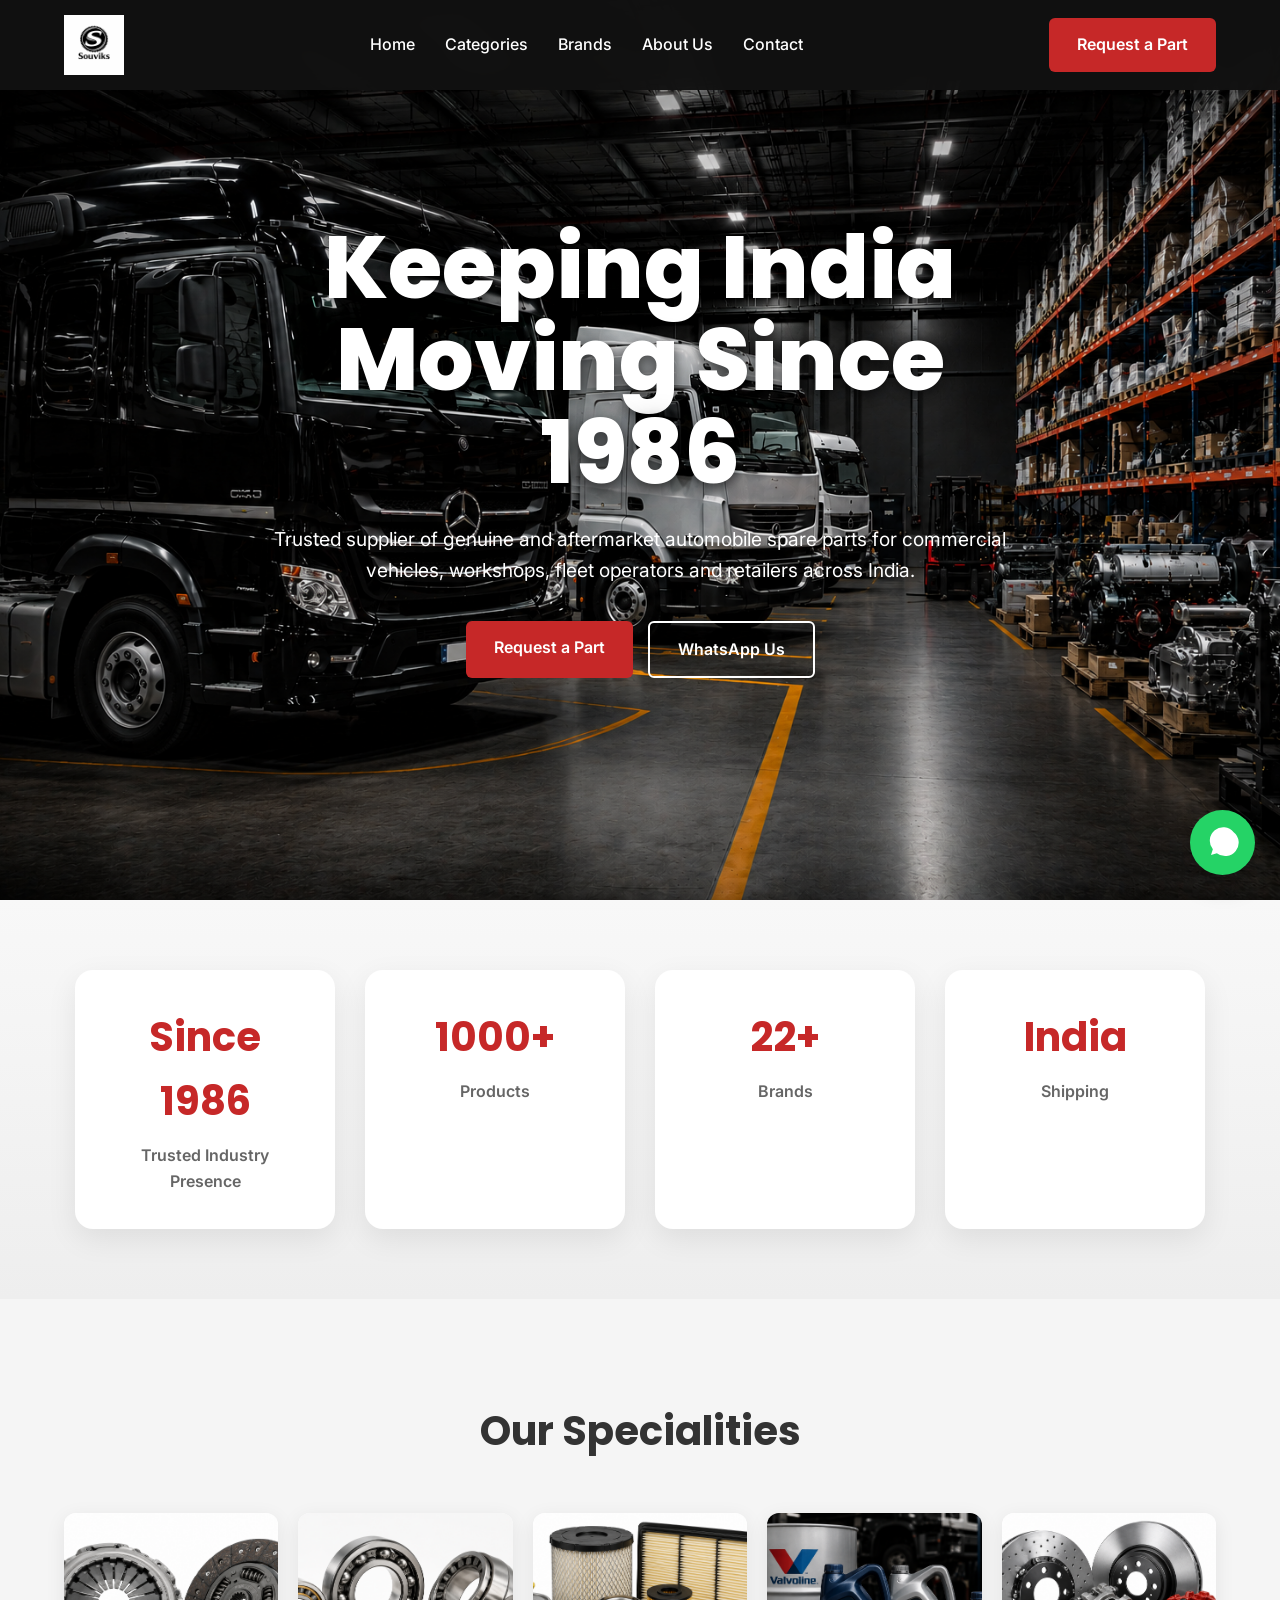
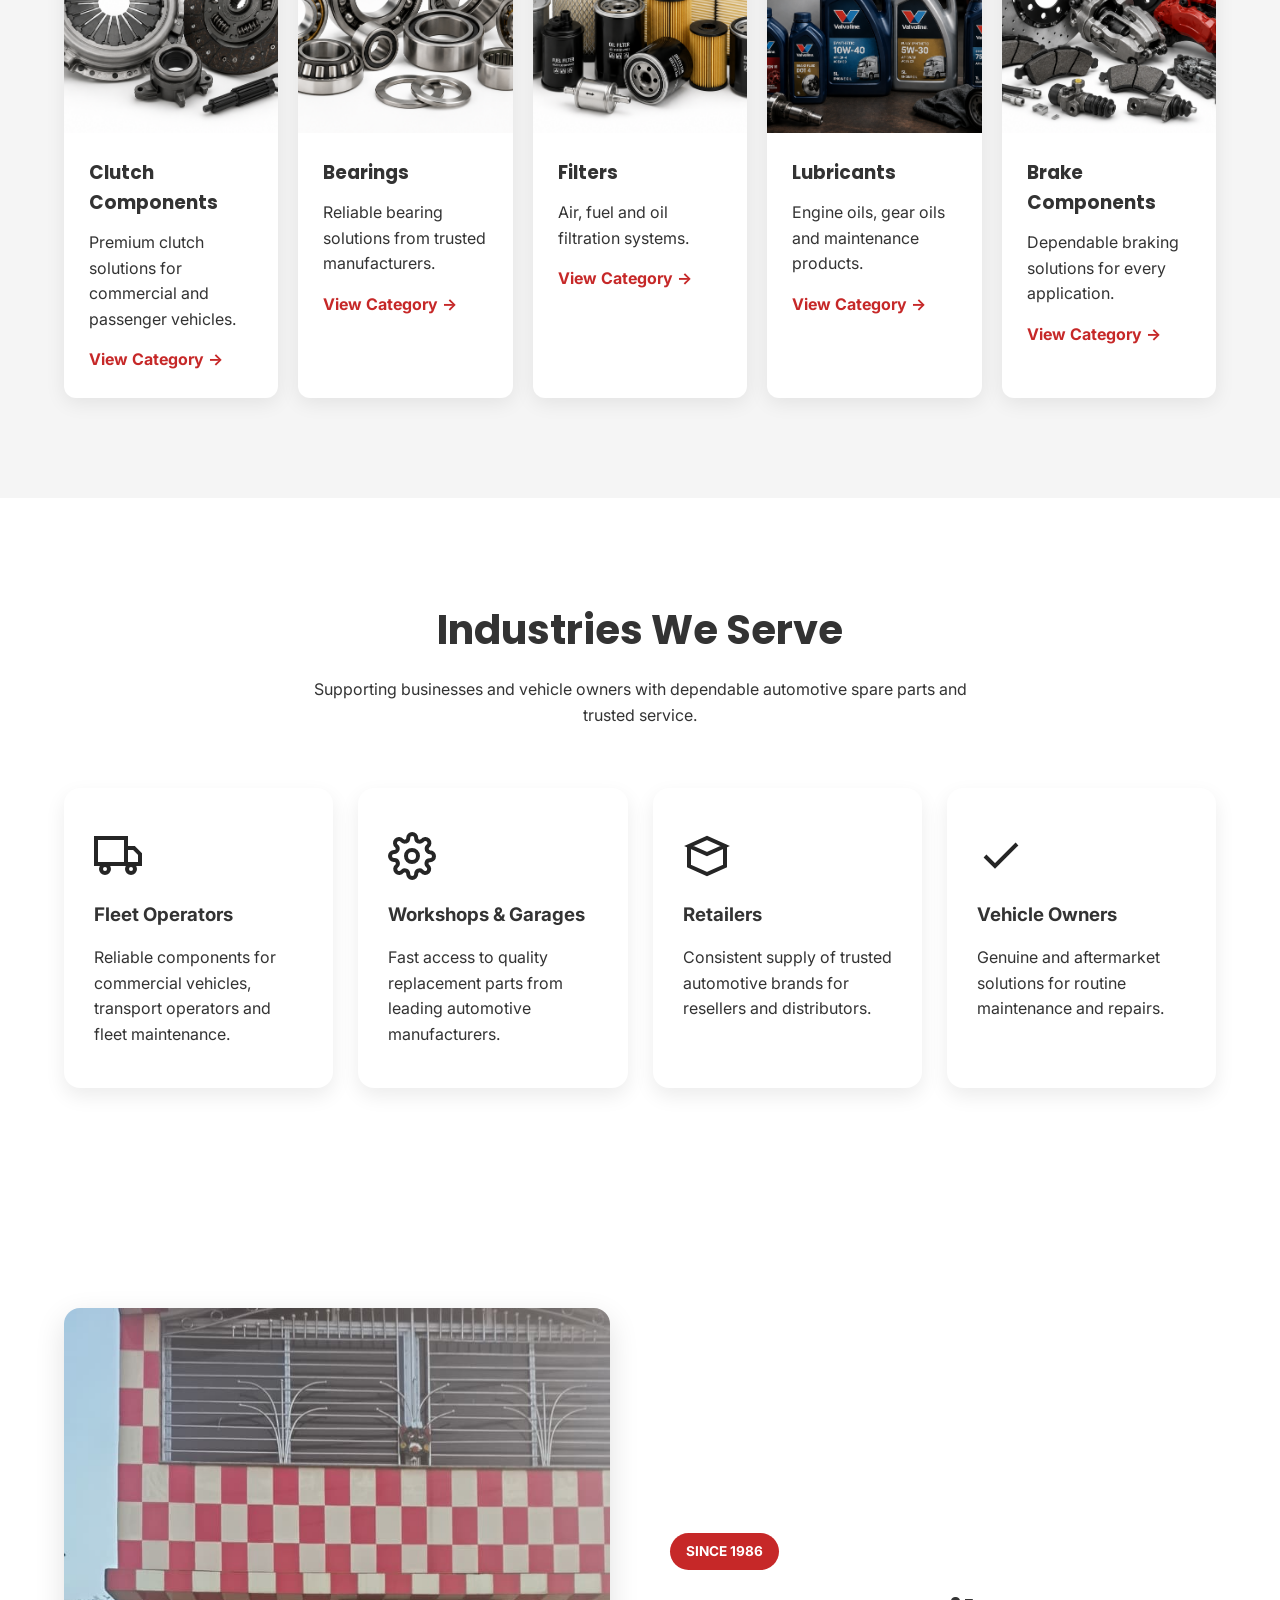
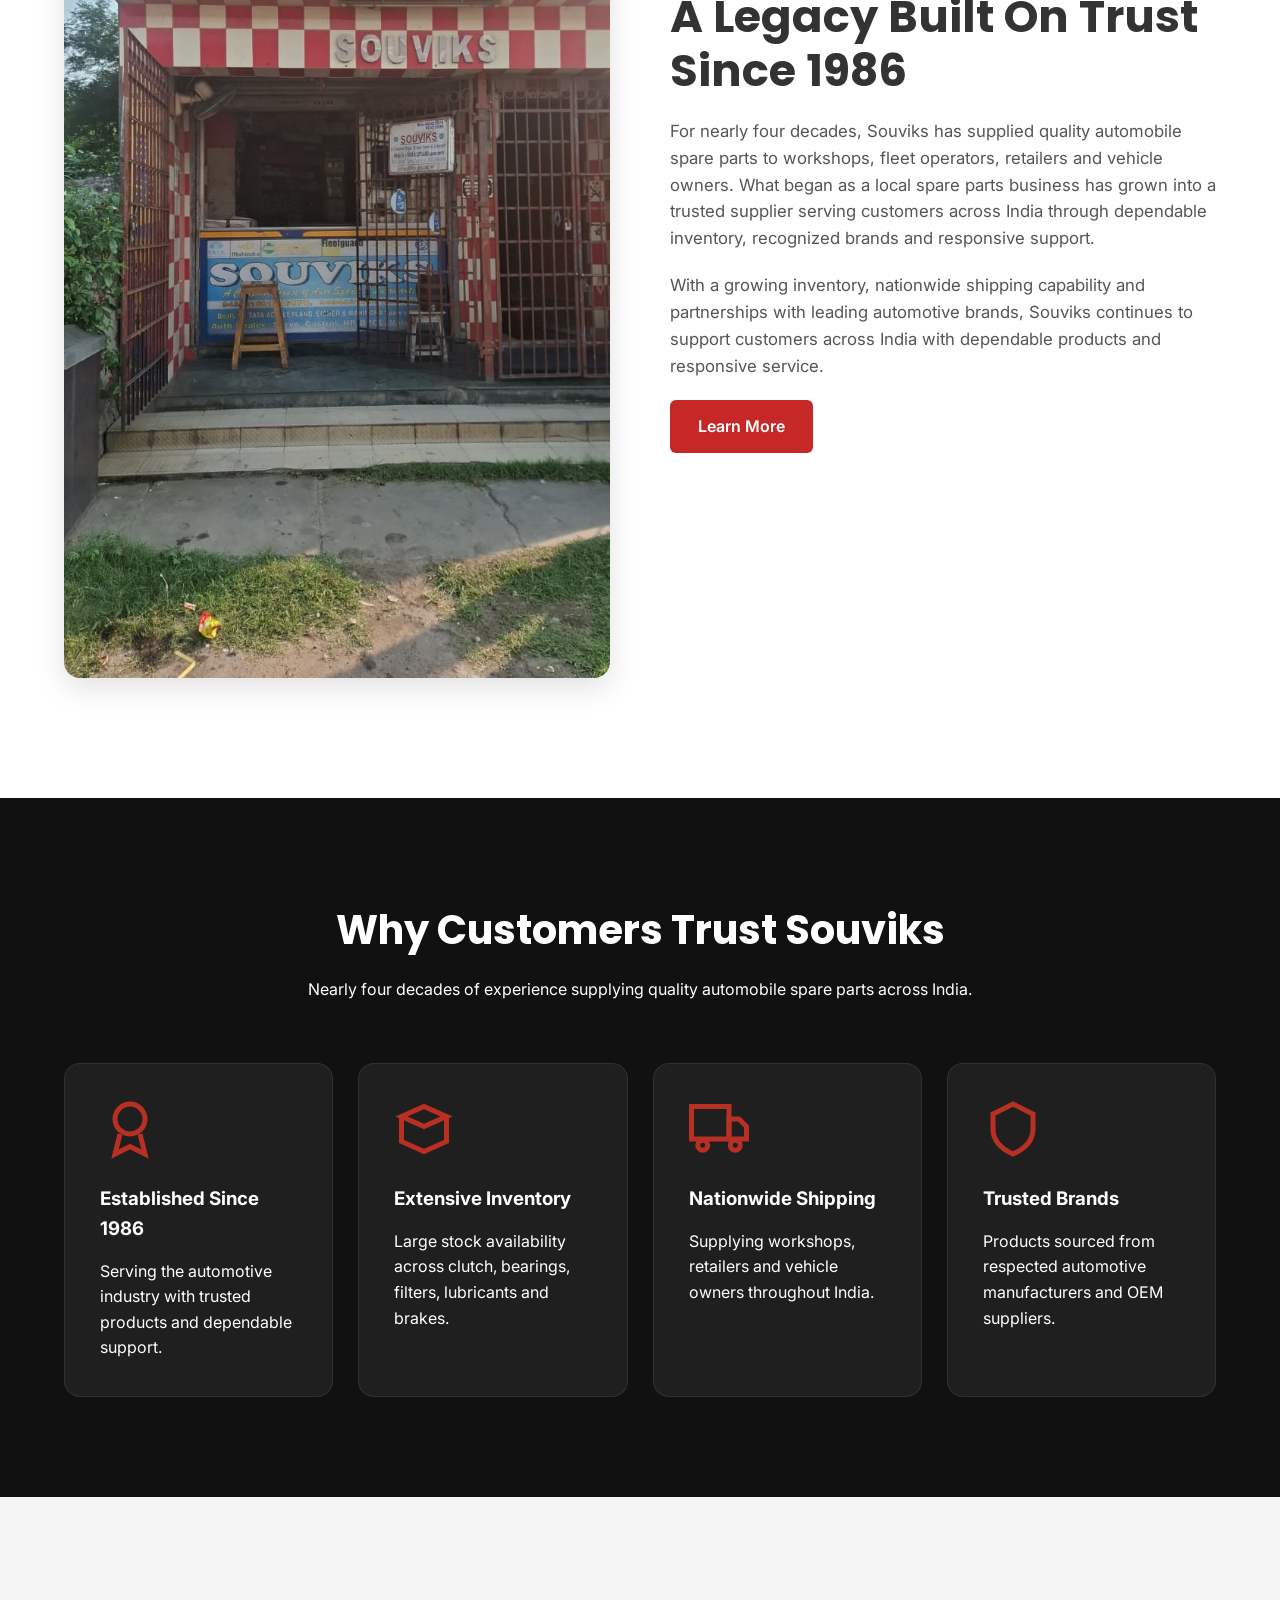
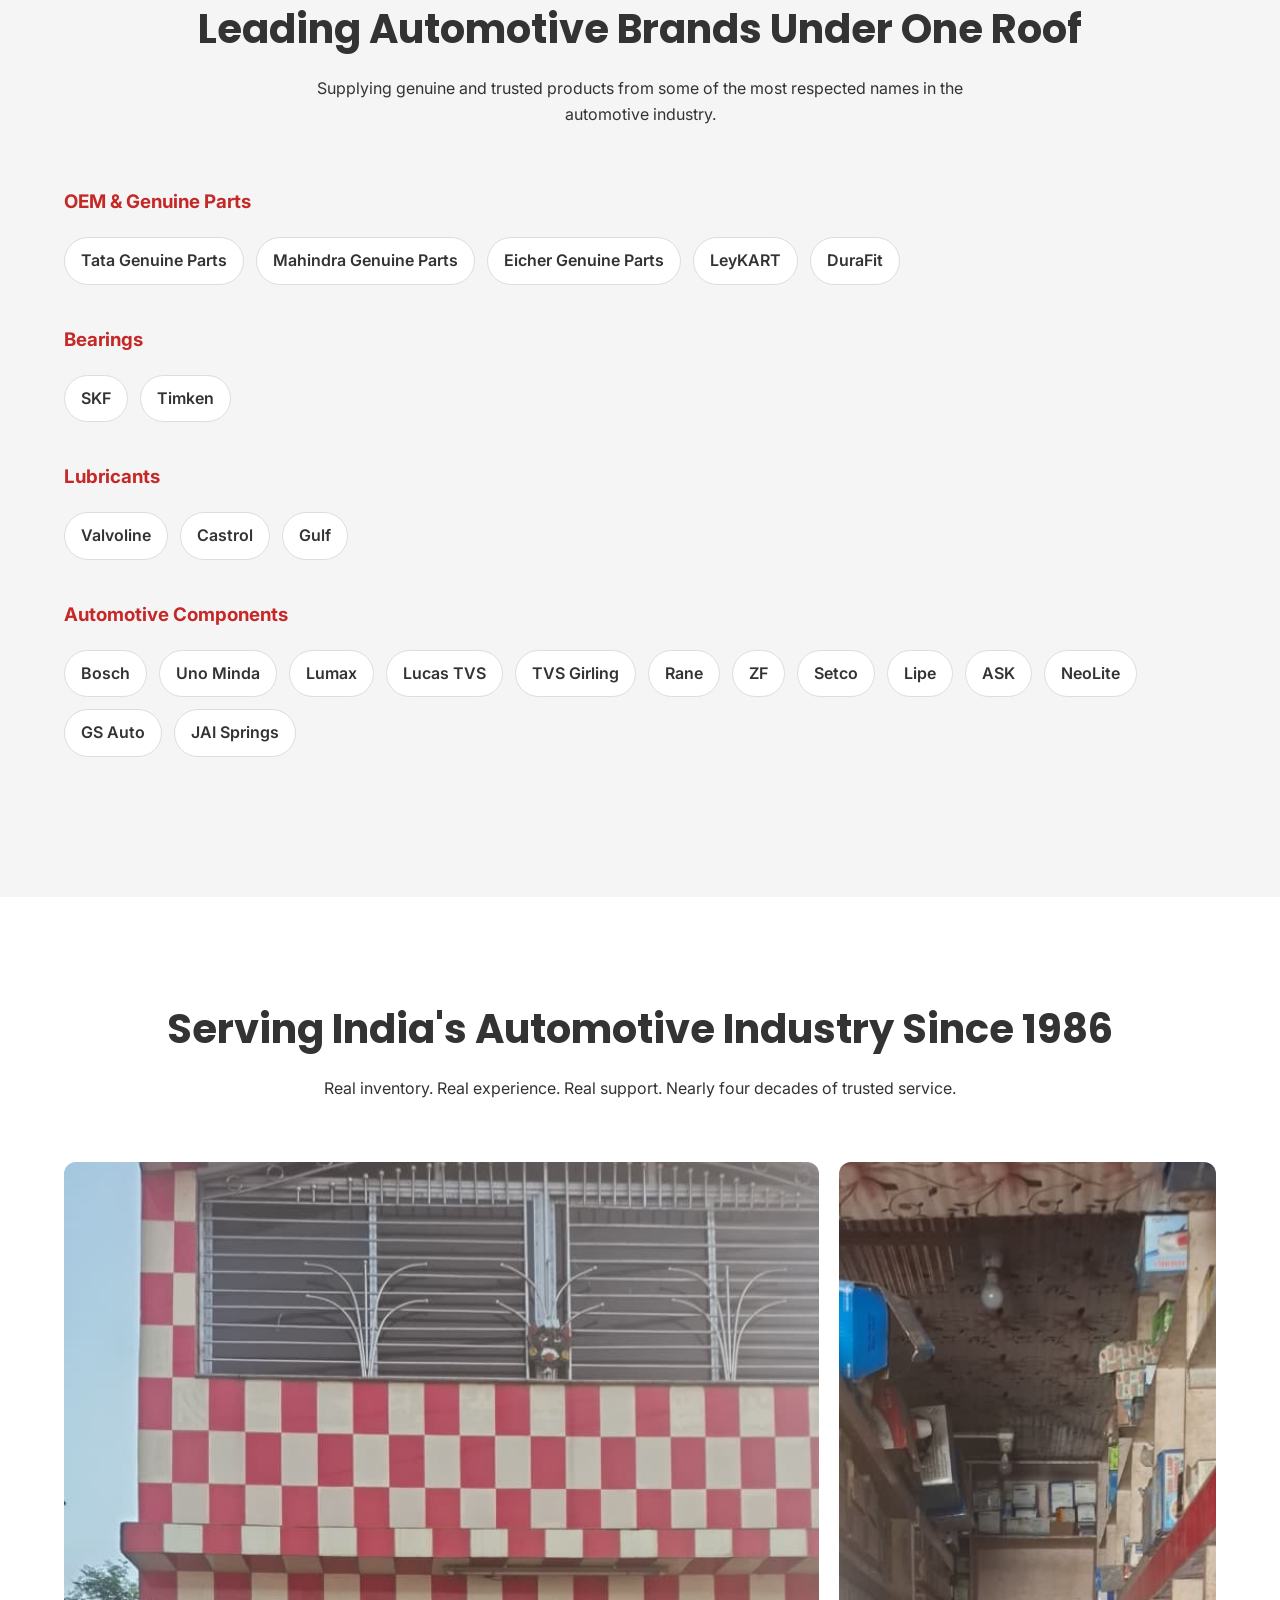
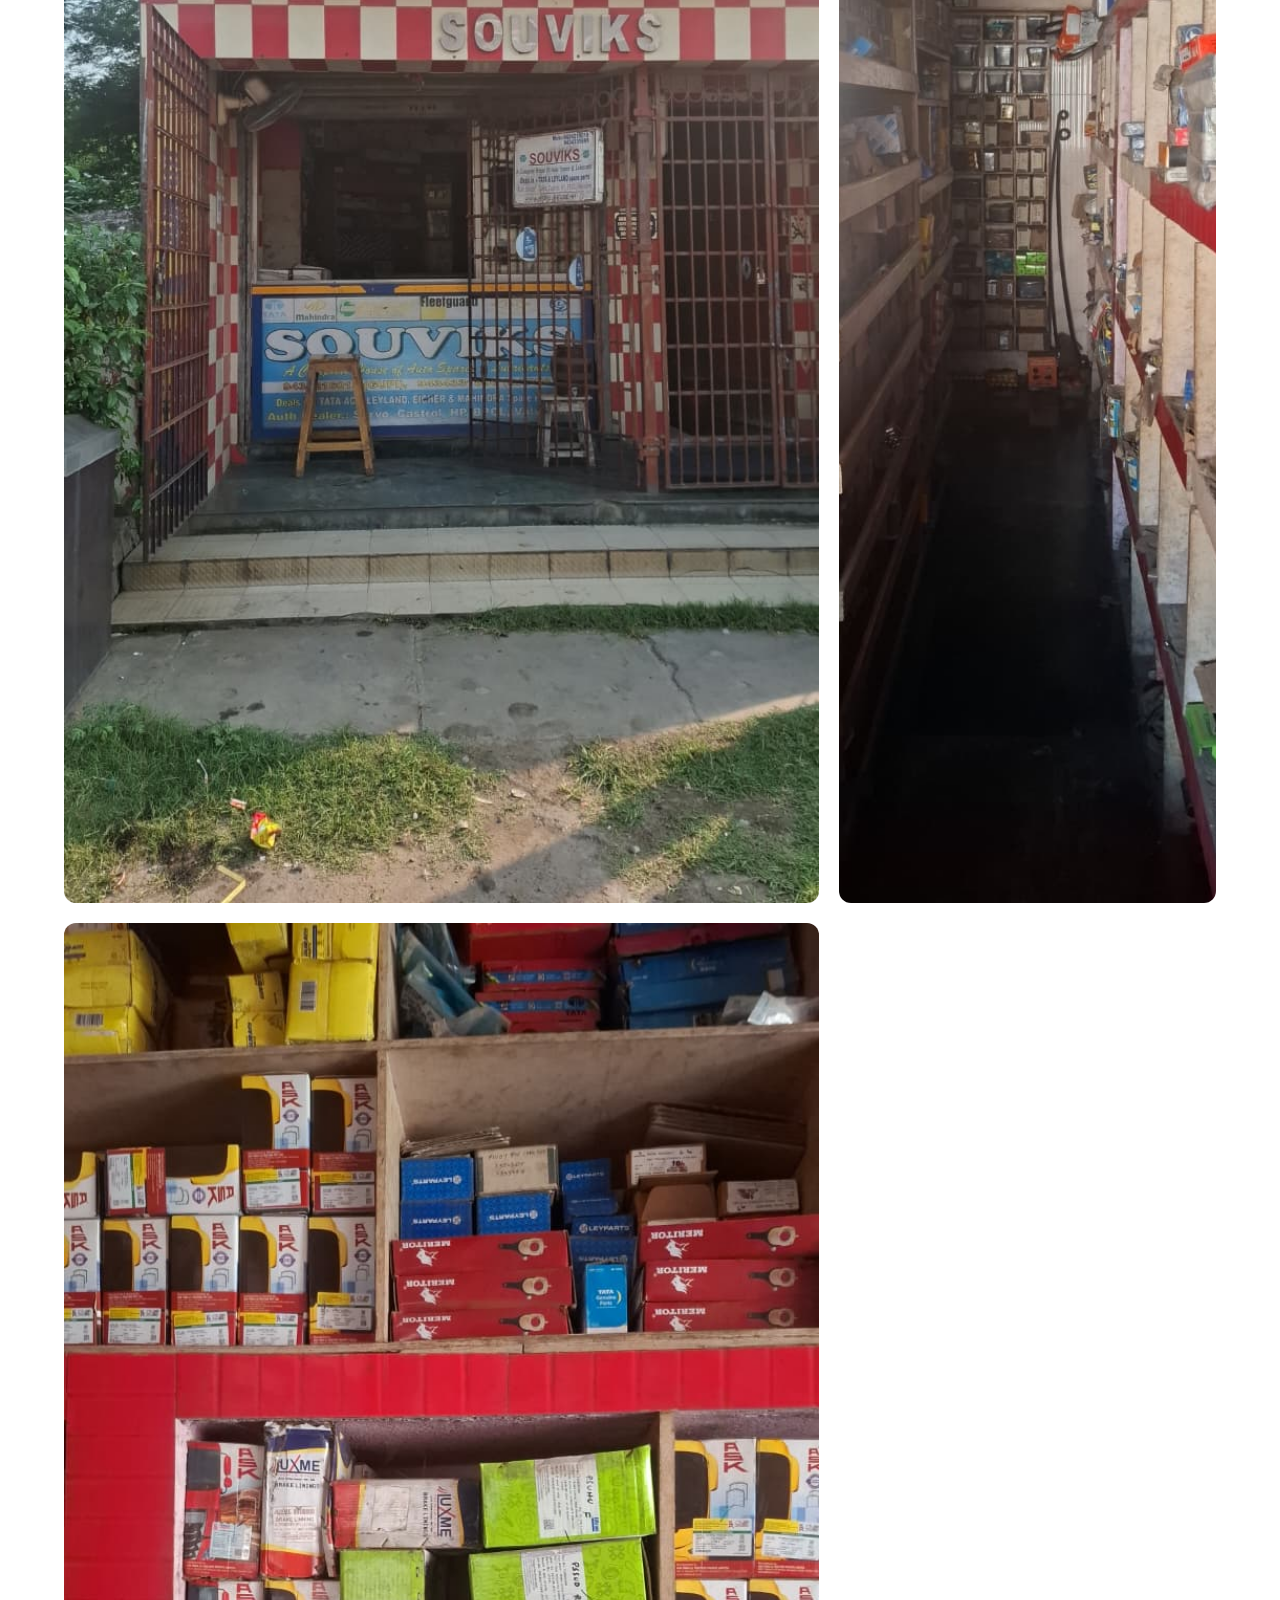
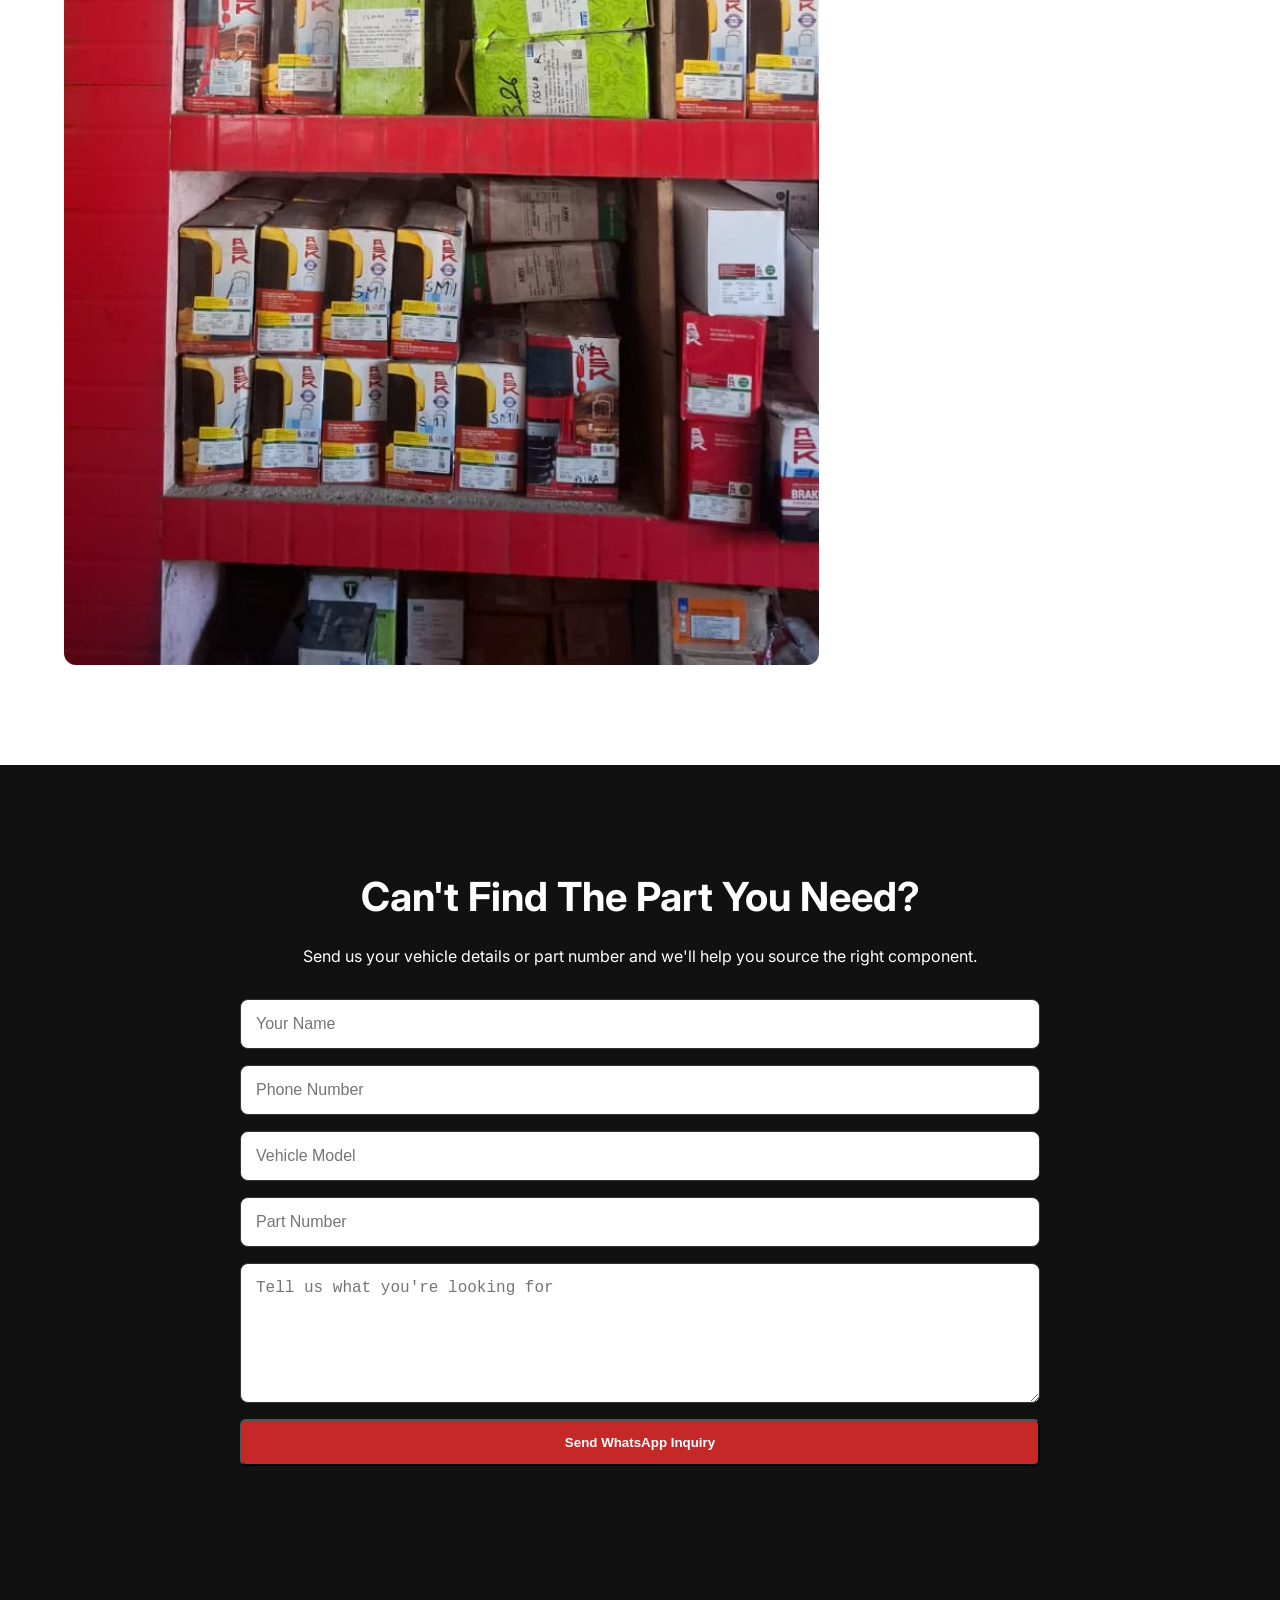
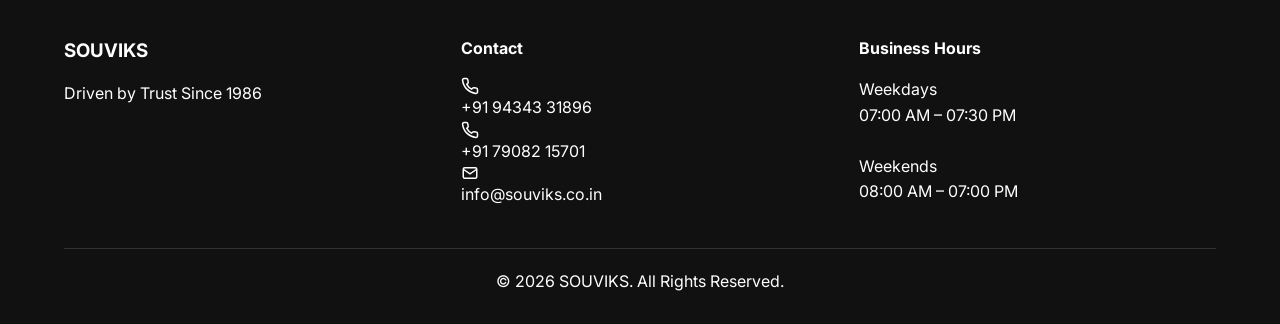
==== commit db250e3c: "Update index.html" ====
--- a/index.html
+++ b/index.html
@@ -12,7 +12,7 @@
 <link rel="apple-touch-icon" sizes="180x180" href="/apple-touch-icon.png">
 
 <link rel="manifest" href="/site.webmanifest">
-    
+ <link rel="canonical" href="https://souviks.co.in/">   
     <title>SOUVIKS | Trusted Automobile Spare Parts Since 1986</title>
 
     <meta name="description" content="Trusted automobile spare parts supplier since 1986. Clutch components, bearings, filters, lubricants and brake systems. Nationwide shipping across India.">
@@ -38,7 +38,16 @@
 content="Trusted supplier of genuine and aftermarket automobile spare parts across India.">
 
 <meta property="og:image"
-content="https://www.souviks.co.in/assets/images/og-image.jpg">
+content="https://souviks.co.in/assets/images/og-image.png">
+
+<meta property="og:image:width"
+content="1200">
+
+<meta property="og:image:height"
+content="630">
+
+<meta property="og:image:alt"
+content="Souviks - Trusted Automobile Spare Parts Since 1986">
 
 <meta property="og:url"
 content="https://www.souviks.co.in">
@@ -166,45 +175,13 @@
 
 </section>
 
-<section class="specialties">
-
-    <div class="container">
-
-        <h2>Our Specialties</h2>
-
-        <div class="specialties-grid">
-
-            <div class="specialty-card">
-                <h3>Clutch Components</h3>
-            </div>
-
-            <div class="specialty-card">
-                <h3>Bearings</h3>
-            </div>
-
-            <div class="specialty-card">
-                <h3>Filters</h3>
-            </div>
-
-            <div class="specialty-card">
-                <h3>Lubricants</h3>
-            </div>
-
-            <div class="specialty-card">
-                <h3>Brake Components</h3>
-            </div>
-
-        </div>
-
-    </div>
-
-</section>
+
 
 <section id="categories" class="categories">
 
     <div class="container">
 
-        <h2>Product Categories</h2>
+        <h2>Our Specialities</h2>
 
         <div class="category-grid">
 
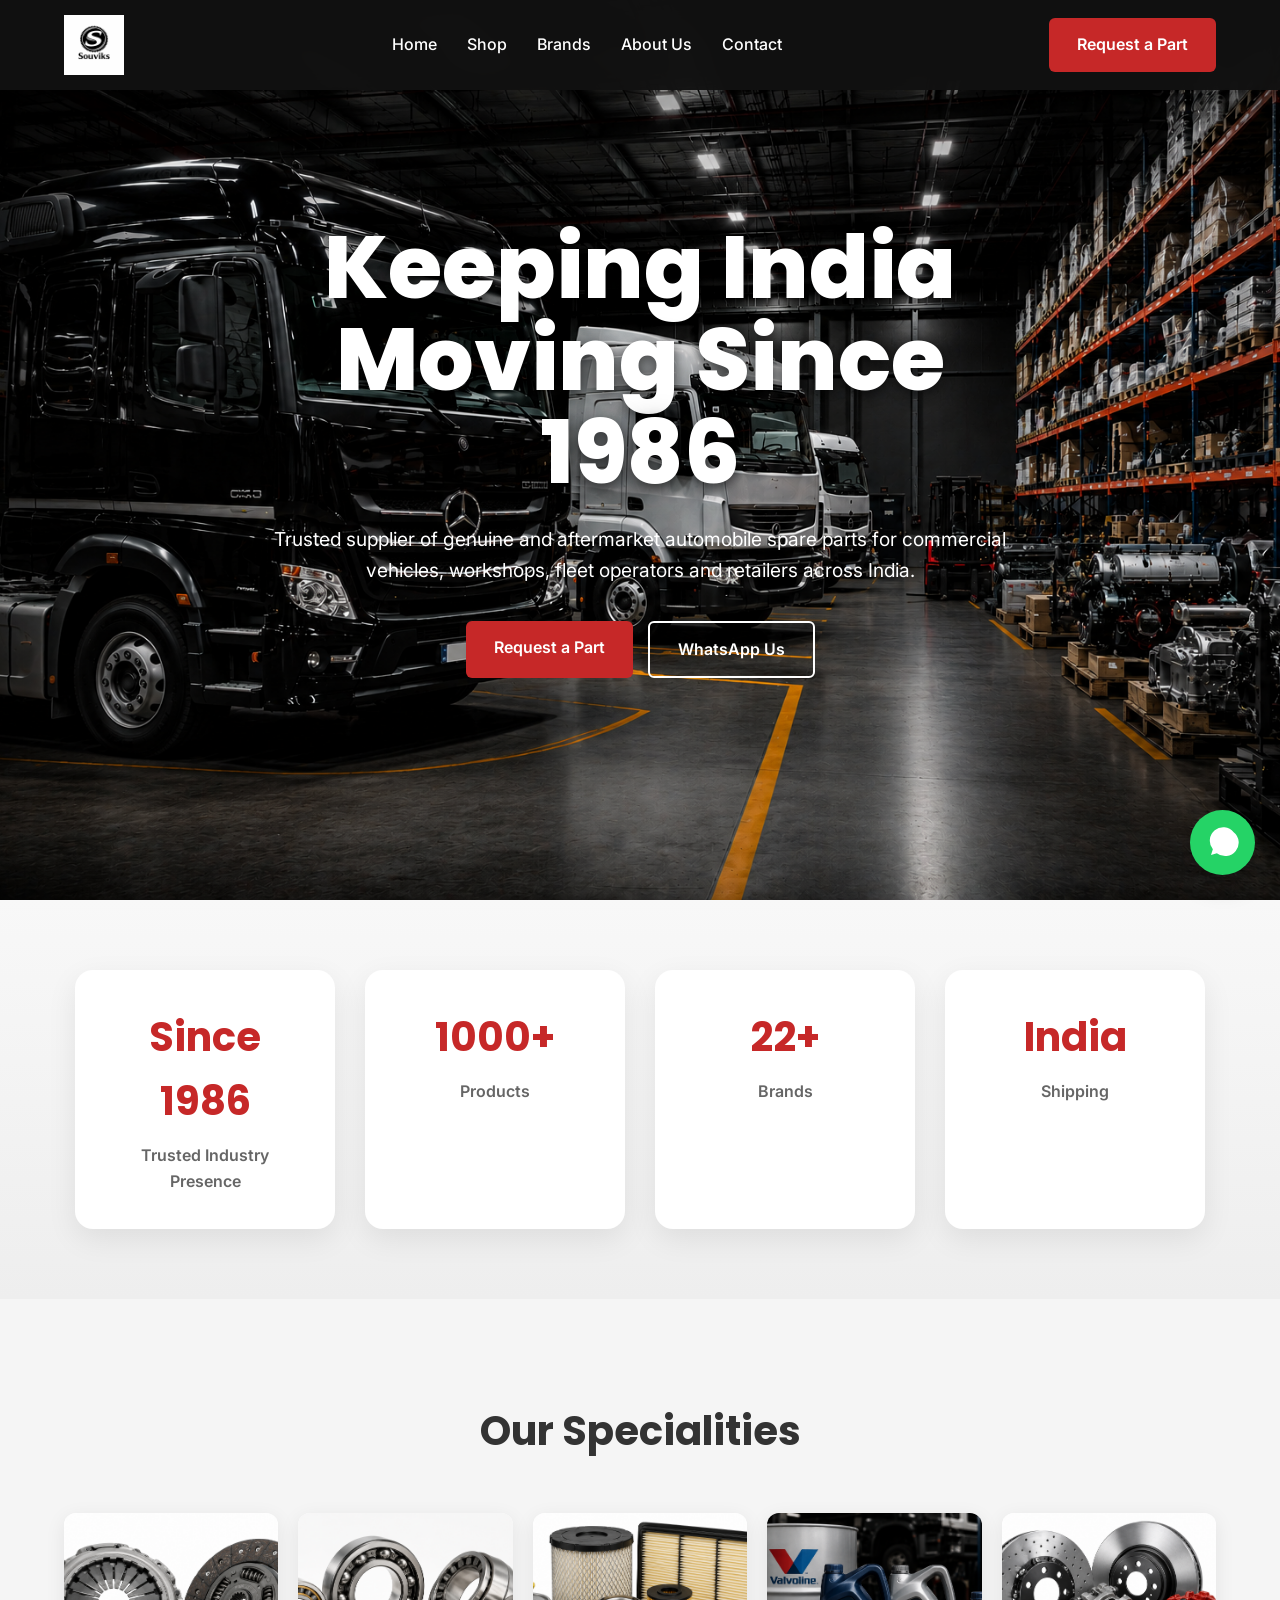
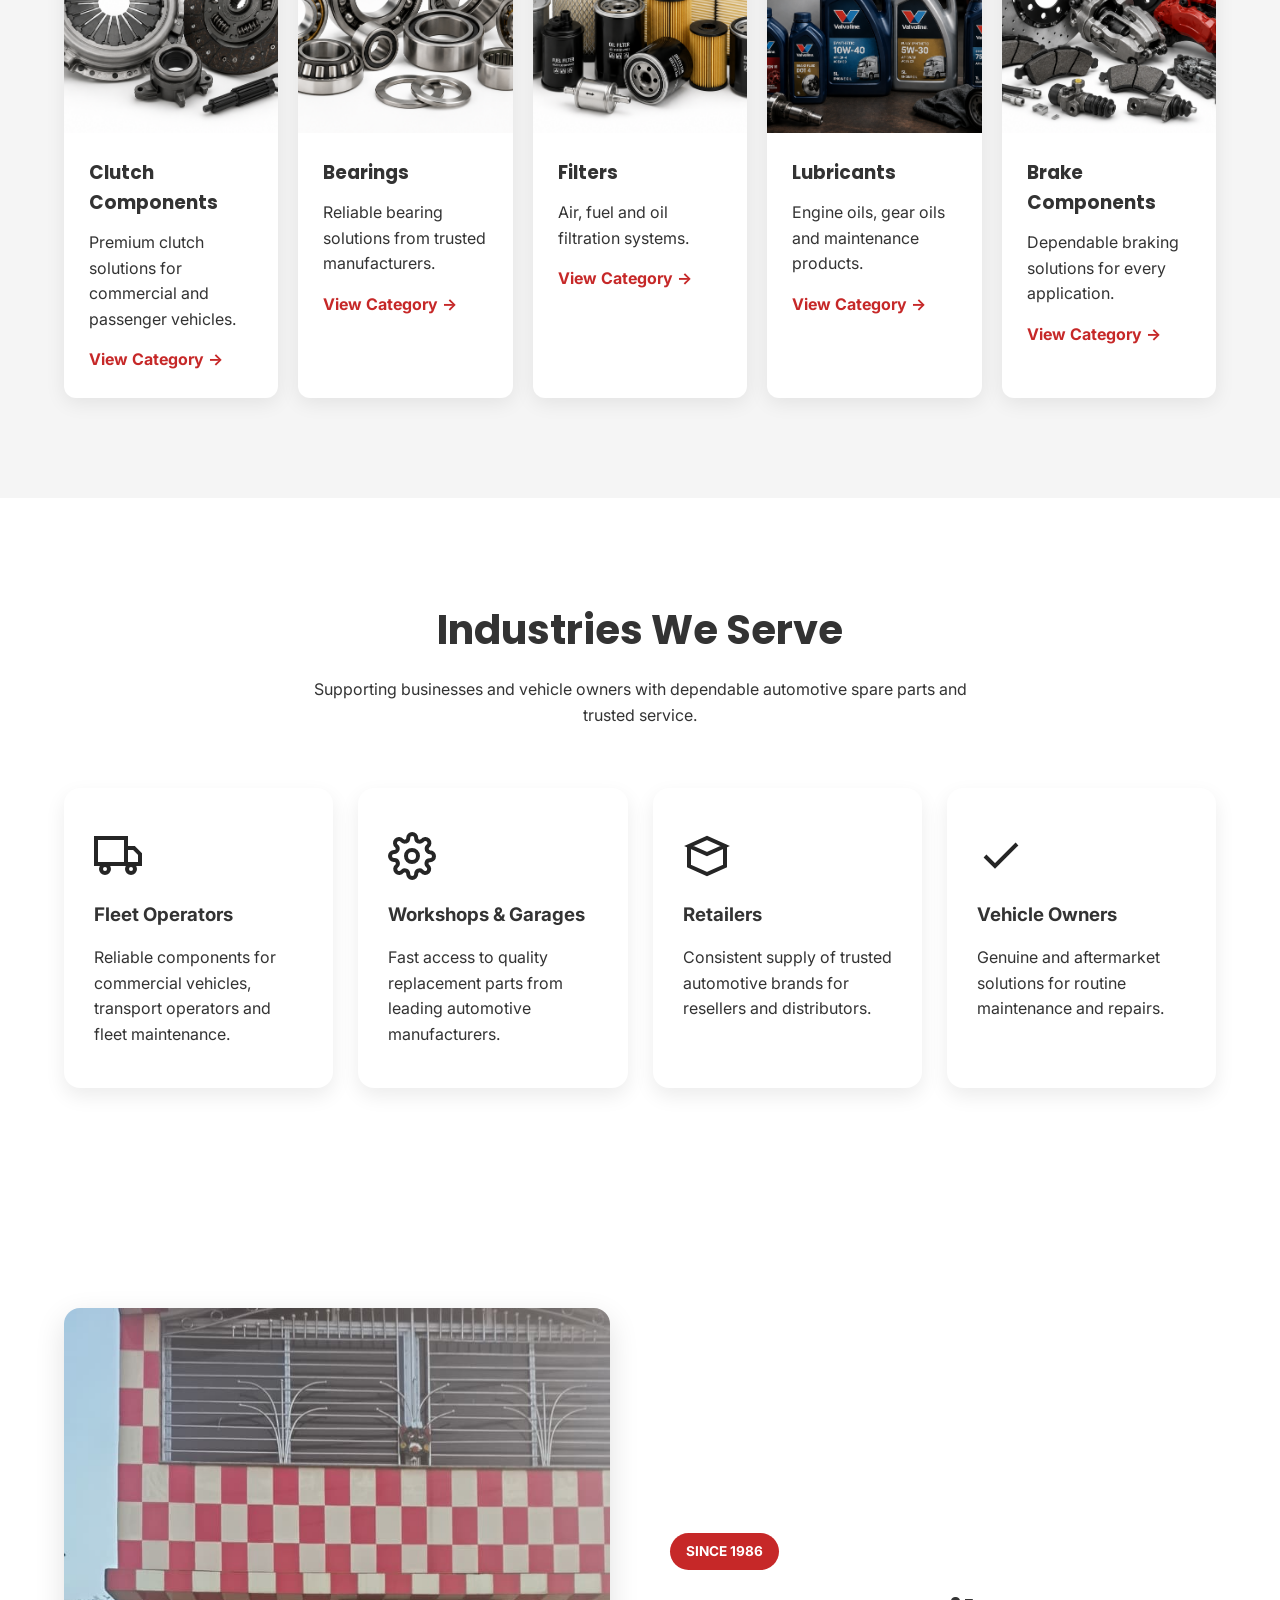
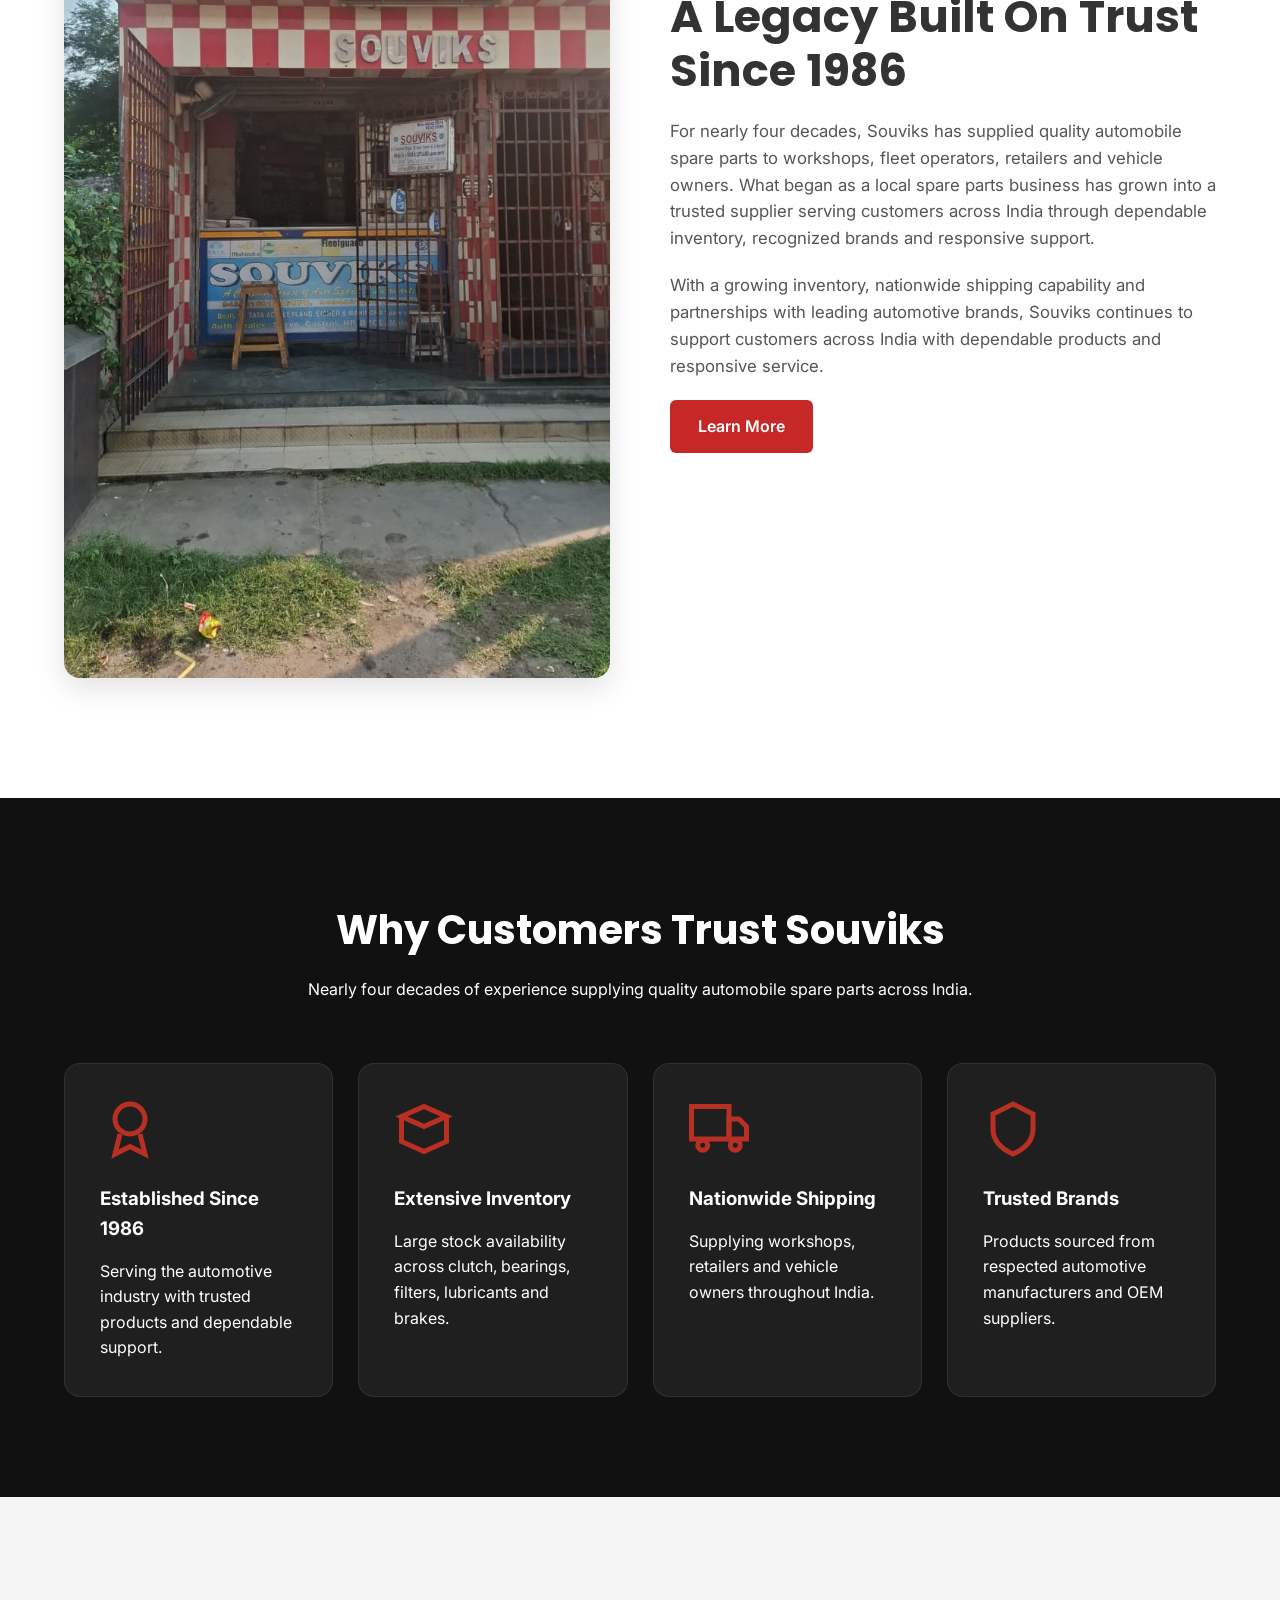
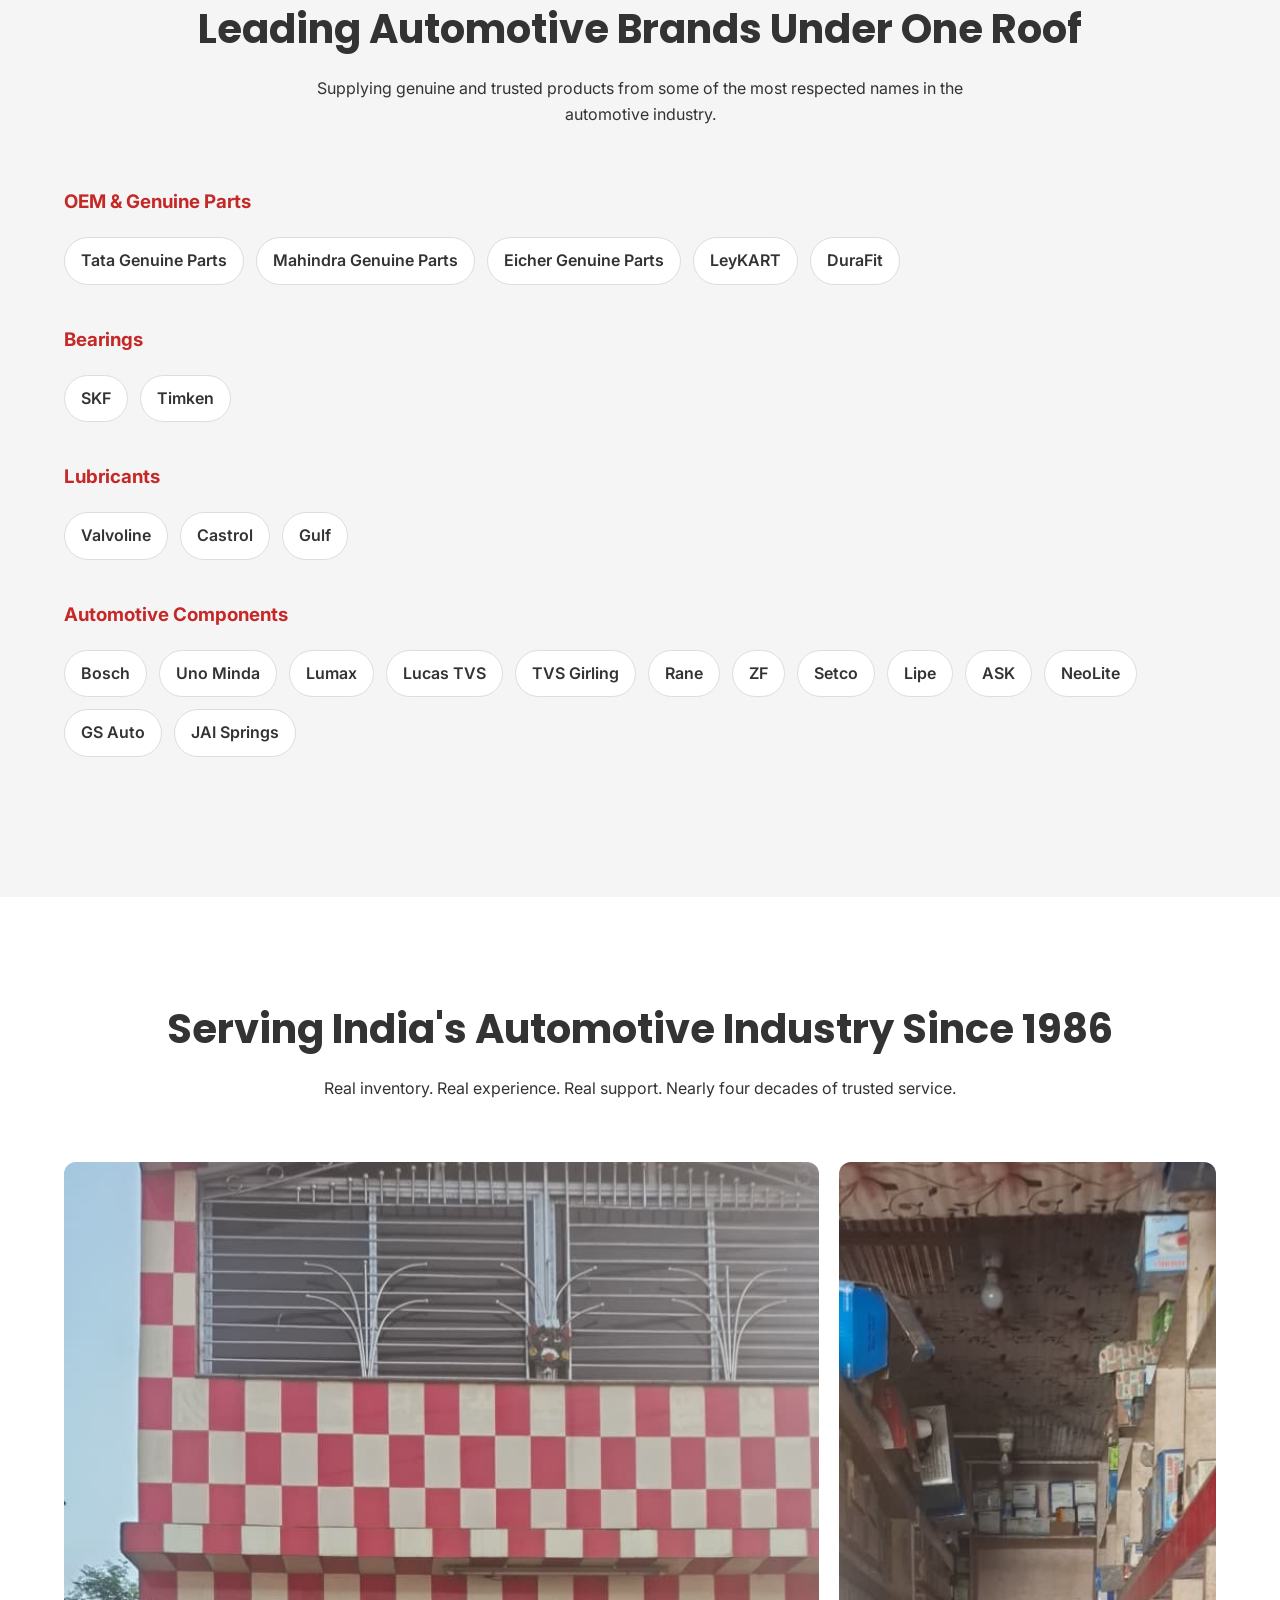
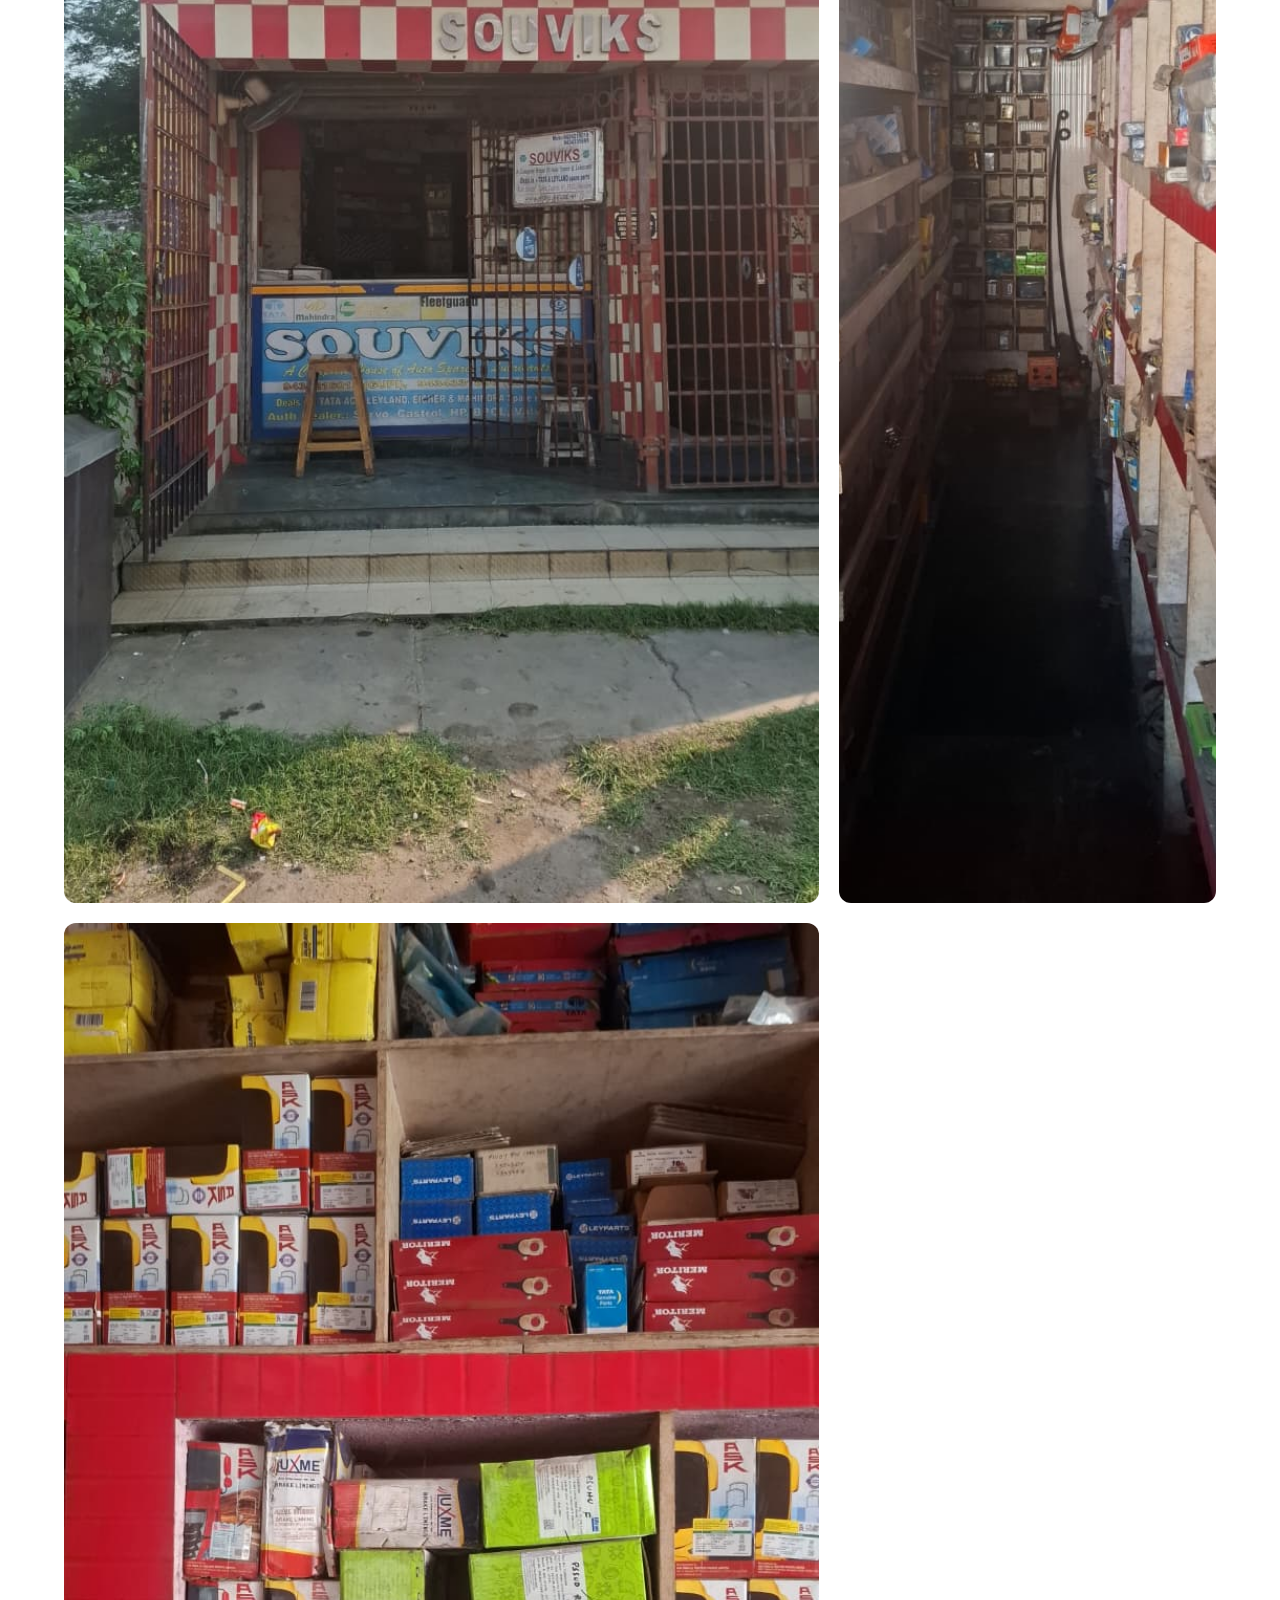
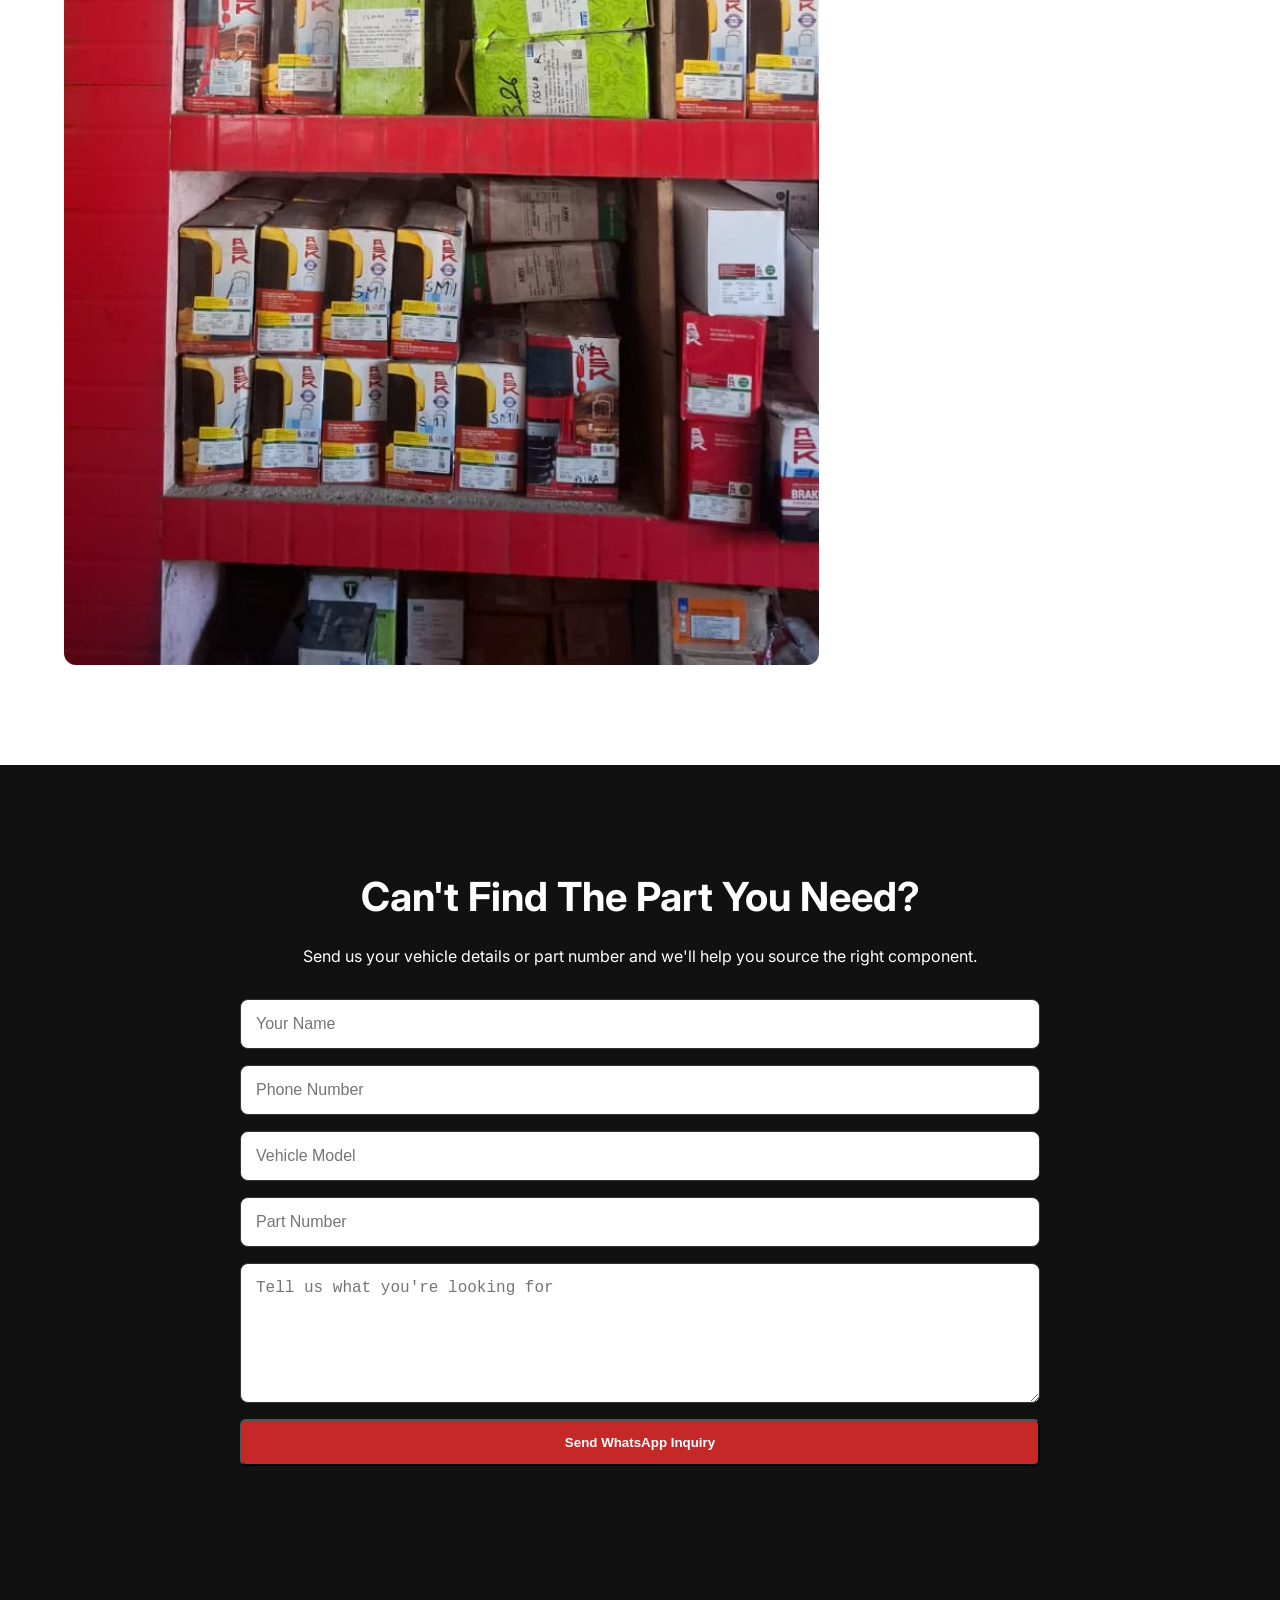
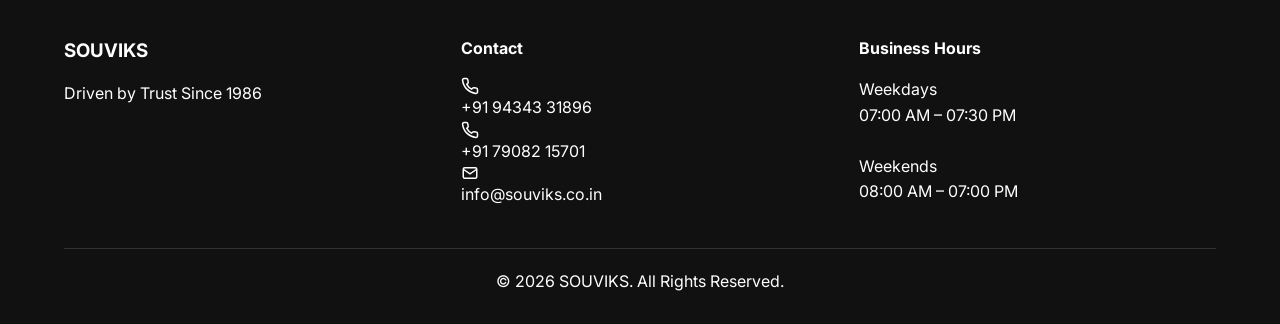
==== commit 7a1653bb: "Update index.html" ====
--- a/index.html
+++ b/index.html
@@ -93,7 +93,7 @@
         <nav>
             <ul class="nav-links">
                 <li><a href="index.html">Home</a></li>
-                <li><a href="#categories">Categories</a></li>
+                <li><a href="products.html">Shop</a></li>
                 <li><a href="brands.html">Brands</a></li>
                 <li><a href="about.html">About Us</a></li>
                 <li><a href="contact.html">Contact</a></li>
